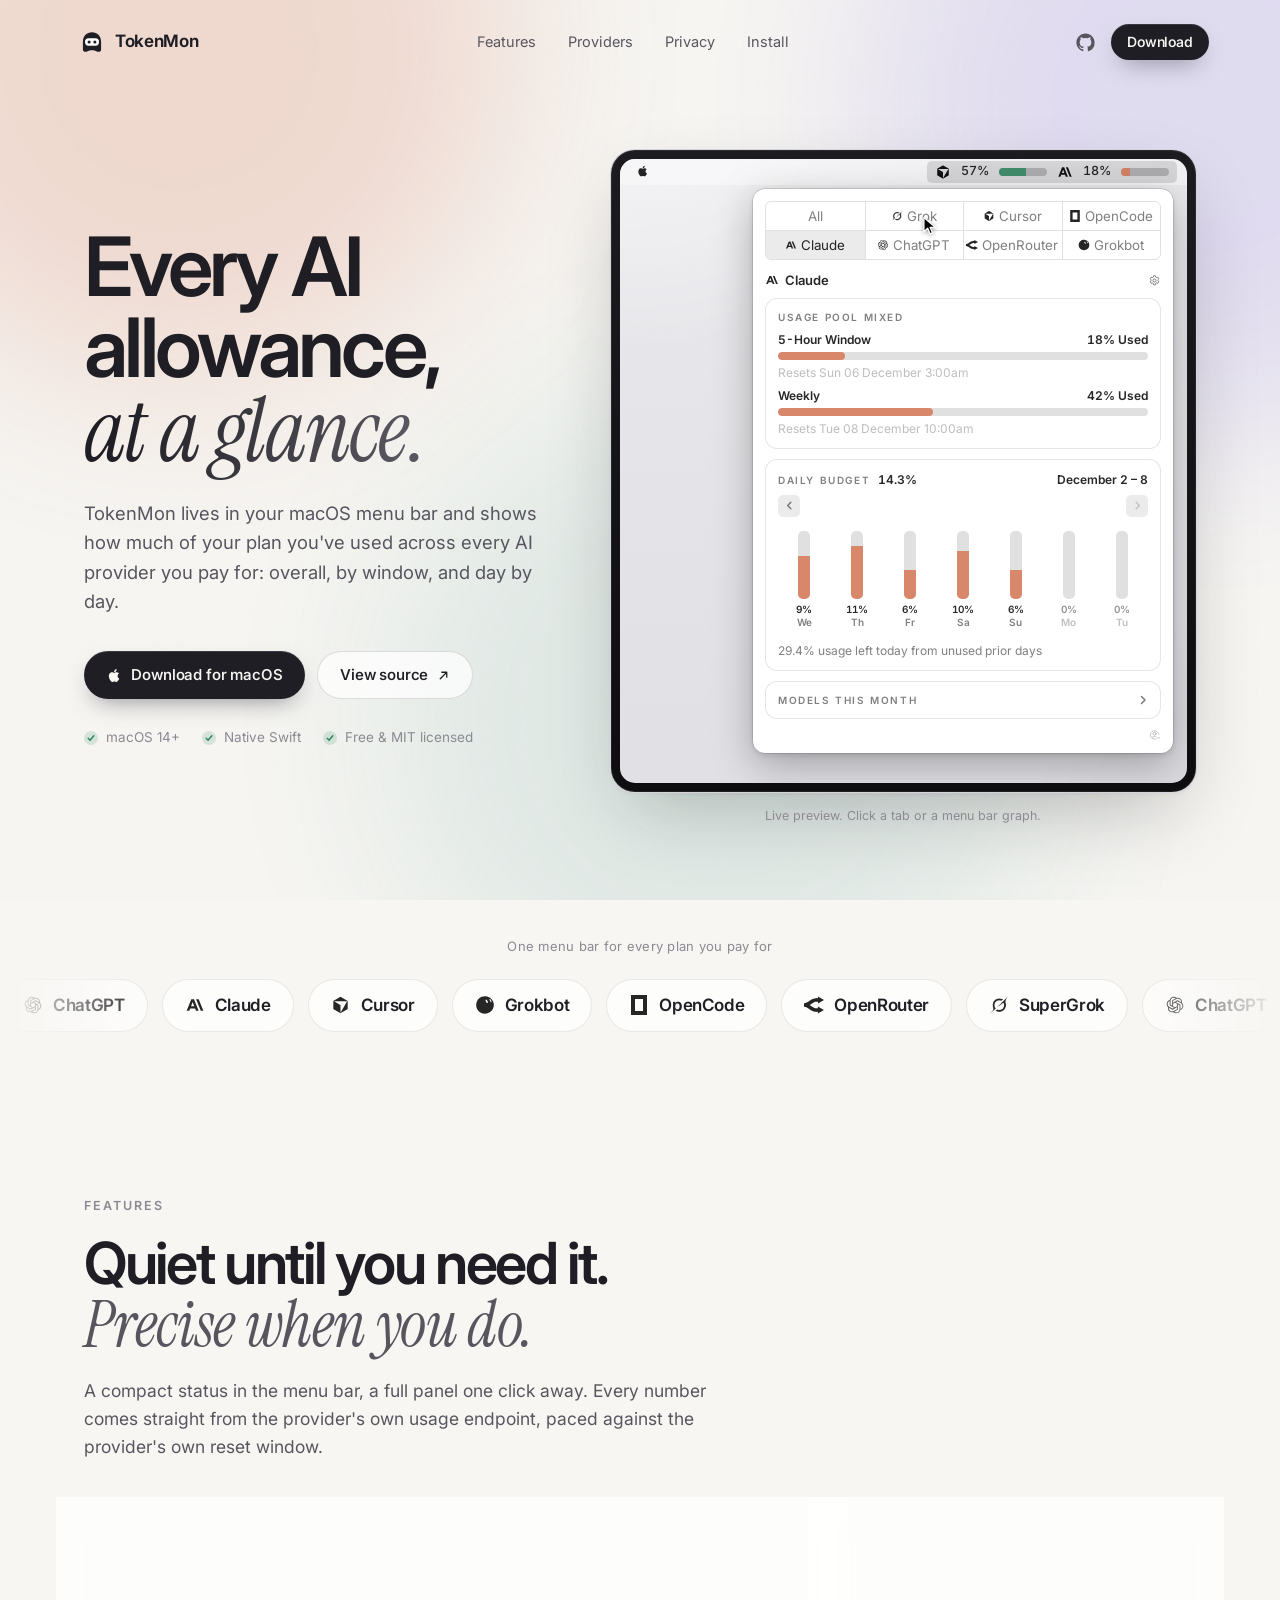
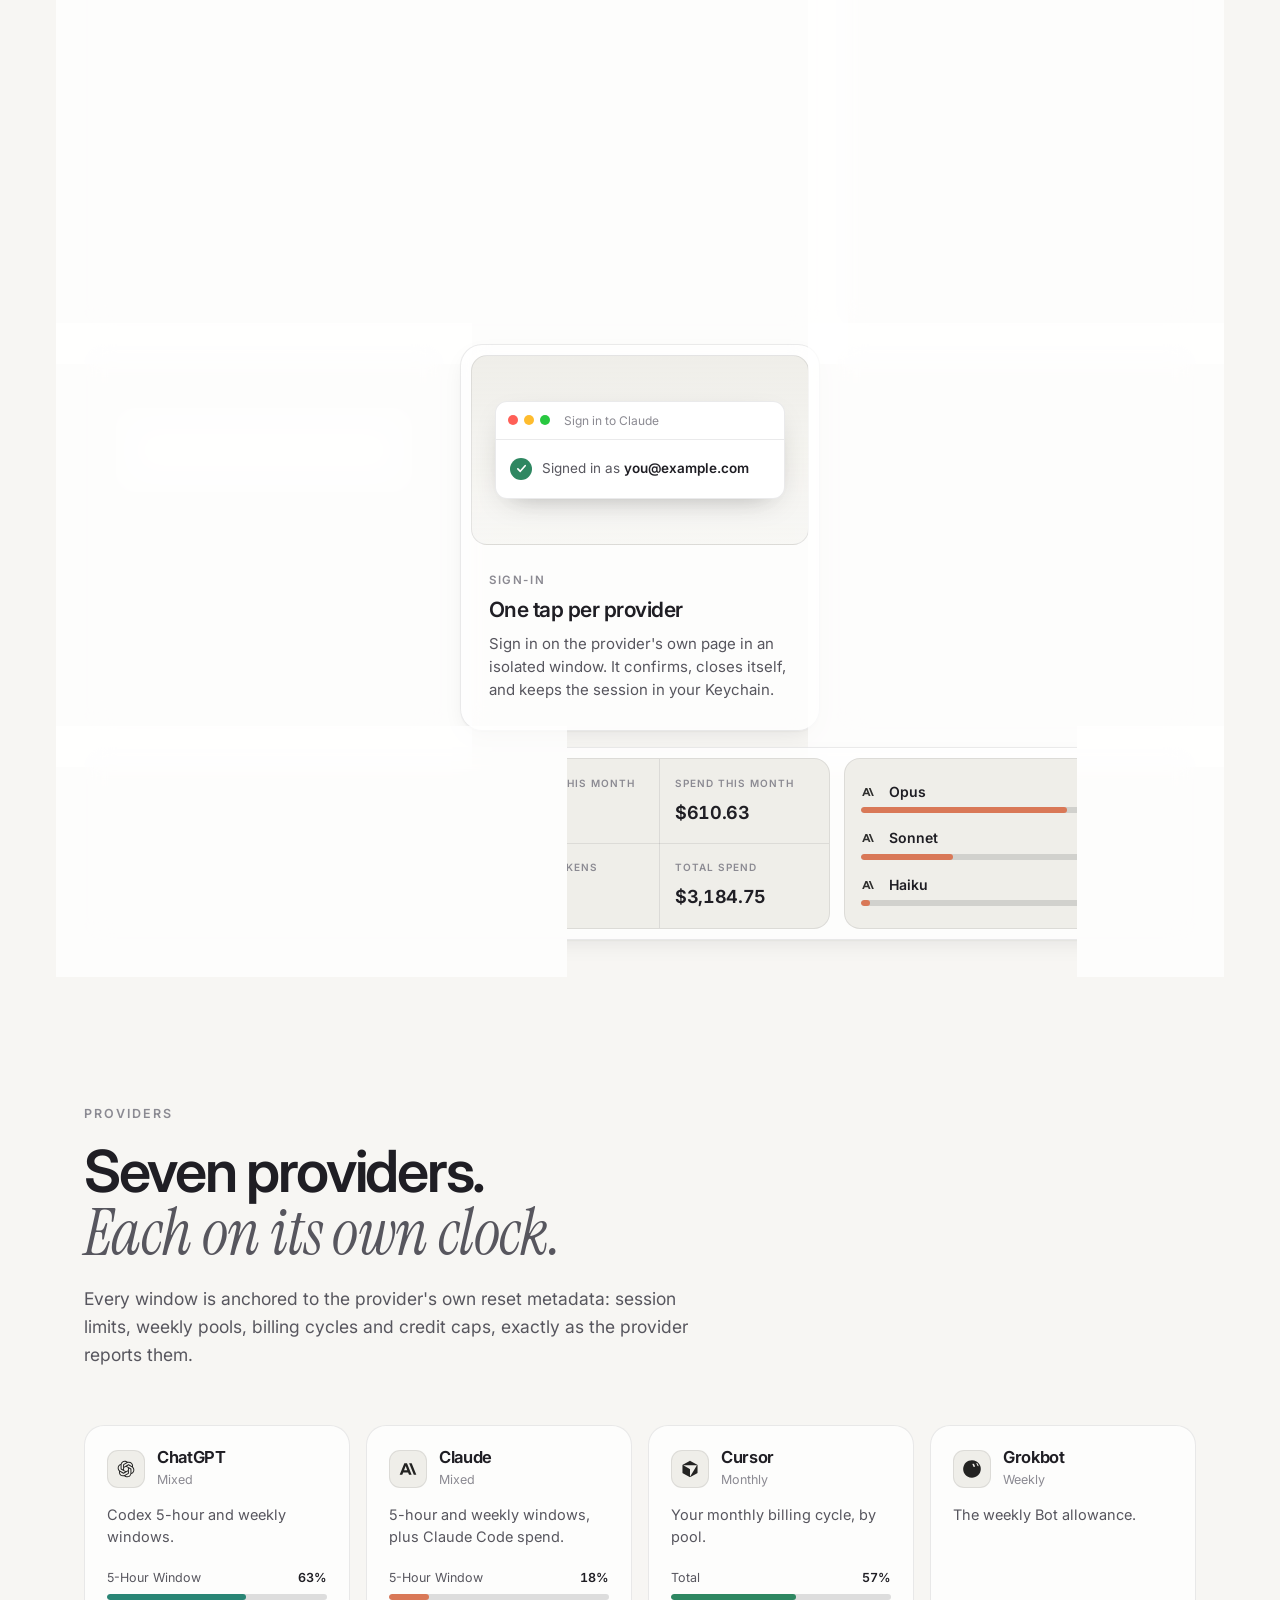
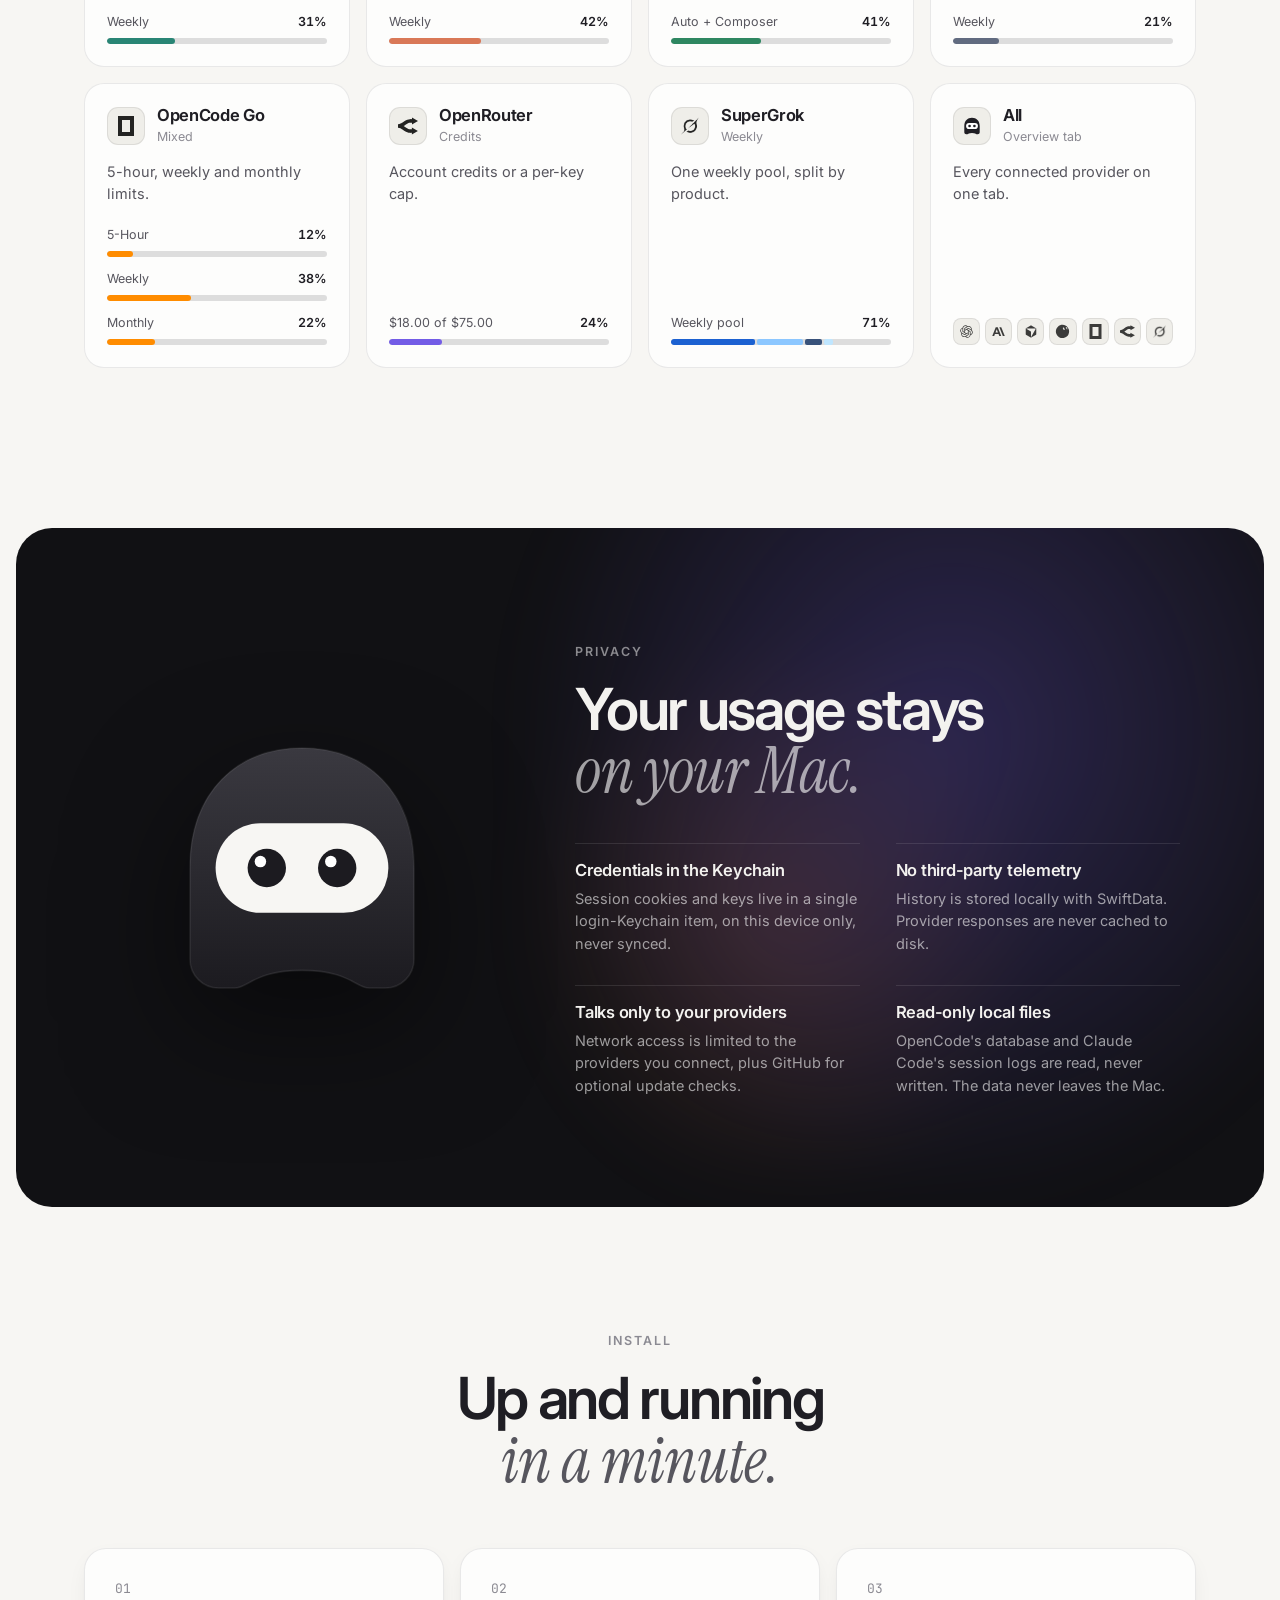
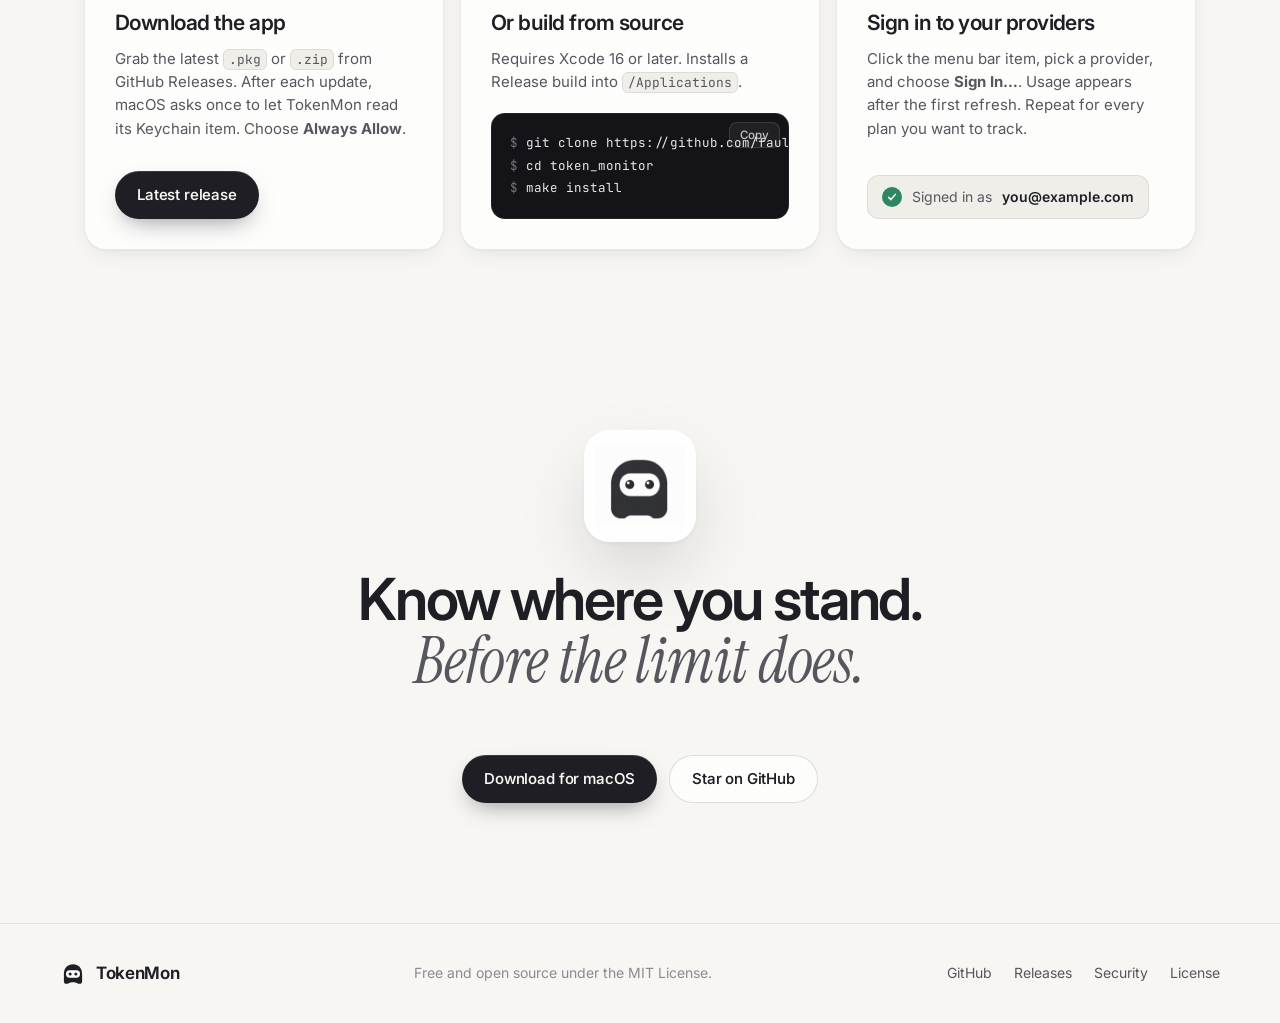
==== index.html @ ddd64570 "TokenMon website Co-Authored-By: Claude Opus 5.5 <noreply@anthropic.com>" ====
<!doctype html>
<html lang="en">
<head>
  <meta charset="utf-8">
  <meta name="viewport" content="width=device-width, initial-scale=1">
  <title>TokenMon: AI usage in your menu bar</title>
  <meta name="description" content="TokenMon is a native macOS menu bar app that tracks how much of your allowance you have used across ChatGPT, Claude, Cursor, Grokbot, OpenCode, OpenRouter and SuperGrok, in real time.">
  <meta name="theme-color" content="#f7f6f3" media="(prefers-color-scheme: light)">
  <meta name="theme-color" content="#0d0d10" media="(prefers-color-scheme: dark)">
  <meta property="og:title" content="TokenMon: AI usage in your menu bar">
  <meta property="og:description" content="Every AI allowance, at a glance. Free and open source for macOS.">
  <meta property="og:image" content="assets/app-icon.png">
  <link rel="icon" href="assets/favicon.svg" type="image/svg+xml">
  <link rel="apple-touch-icon" href="assets/app-icon.png">
  <link rel="preconnect" href="https://fonts.googleapis.com">
  <link rel="preconnect" href="https://fonts.gstatic.com" crossorigin>
  <link href="https://fonts.googleapis.com/css2?family=Inter:wght@400;500;600;700&family=Instrument+Serif:ital@0;1&family=JetBrains+Mono:wght@400;500&display=swap" rel="stylesheet">
  <link rel="stylesheet" href="styles.css">
</head>
<body>
  <div class="aurora" aria-hidden="true"><span></span><span></span><span></span></div>
  <div class="grain" aria-hidden="true"></div>

  <!-- Navigation -->
  <header class="nav" id="nav">
    <div class="nav__inner">
      <a class="brand" href="#top" aria-label="TokenMon home">
        <svg class="brand__mark" viewBox="0 0 200 200" aria-hidden="true"><use href="#mascot"/></svg>
        <span>TokenMon</span>
      </a>
      <nav class="nav__links" aria-label="Primary">
        <a href="#features">Features</a>
        <a href="#providers">Providers</a>
        <a href="#privacy">Privacy</a>
        <a href="#install">Install</a>
      </nav>
      <div class="nav__actions">
        <a class="nav__gh" href="https://github.com/faulknerpearce/token_monitor" aria-label="TokenMon on GitHub">
          <svg viewBox="0 0 24 24" aria-hidden="true"><path fill="currentColor" d="M12 .5C5.65.5.5 5.65.5 12c0 5.08 3.29 9.39 7.86 10.91.58.1.79-.25.79-.56v-2c-3.2.7-3.87-1.36-3.87-1.36-.52-1.33-1.28-1.68-1.28-1.68-1.04-.71.08-.7.08-.7 1.15.08 1.76 1.18 1.76 1.18 1.03 1.76 2.69 1.25 3.35.96.1-.75.4-1.25.73-1.54-2.55-.29-5.24-1.28-5.24-5.68 0-1.26.45-2.28 1.18-3.09-.12-.29-.51-1.46.11-3.04 0 0 .97-.31 3.17 1.18a11 11 0 0 1 5.77 0c2.2-1.49 3.17-1.18 3.17-1.18.63 1.58.23 2.75.11 3.04.74.81 1.18 1.83 1.18 3.09 0 4.41-2.69 5.38-5.25 5.67.41.36.78 1.06.78 2.14v3.17c0 .31.21.67.8.56A11.5 11.5 0 0 0 23.5 12C23.5 5.65 18.35.5 12 .5Z"/></svg>
        </a>
        <a class="btn btn--small btn--primary" href="https://github.com/faulknerpearce/token_monitor/releases/latest">Download</a>
      </div>
    </div>
  </header>

  <main id="top">
    <!-- Hero -->
    <section class="hero">
      <div class="hero__copy">
        <h1 class="hero__title" data-reveal>
          Every AI allowance,<br><em>at a glance.</em>
        </h1>
        <p class="hero__lede" data-reveal style="--d:160ms">
          TokenMon lives in your macOS menu bar and shows how much of your plan you've used across
          every AI provider you pay for: overall, by window, and day by day.
        </p>
        <div class="hero__cta" data-reveal style="--d:240ms">
          <a class="btn btn--primary" href="https://github.com/faulknerpearce/token_monitor/releases/latest">
            <svg viewBox="0 0 24 24" aria-hidden="true"><path fill="currentColor" d="M16.37 12.6c-.02-2.3 1.88-3.4 1.96-3.46-1.07-1.56-2.73-1.78-3.32-1.8-1.41-.14-2.76.83-3.48.83-.72 0-1.82-.81-3-.79-1.54.02-2.96.9-3.76 2.28-1.6 2.78-.41 6.9 1.15 9.16.76 1.1 1.67 2.34 2.86 2.3 1.15-.05 1.58-.74 2.97-.74 1.38 0 1.77.74 2.98.72 1.24-.02 2.02-1.12 2.77-2.23.87-1.28 1.23-2.52 1.25-2.58-.03-.01-2.4-.92-2.42-3.66ZM14.1 5.84c.63-.77 1.06-1.83.94-2.89-.91.04-2.02.61-2.67 1.37-.58.67-1.1 1.76-.96 2.8 1.02.08 2.06-.52 2.69-1.28Z"/></svg>
            Download for macOS
          </a>
          <a class="btn btn--ghost" href="https://github.com/faulknerpearce/token_monitor">
            View source
            <svg viewBox="0 0 16 16" aria-hidden="true"><path d="M4 12L12 4M6 4h6v6" fill="none" stroke="currentColor" stroke-width="1.6" stroke-linecap="round" stroke-linejoin="round"/></svg>
          </a>
        </div>
        <ul class="hero__meta" data-reveal style="--d:320ms">
          <li>macOS 14+</li>
          <li>Native Swift</li>
          <li>Free &amp; MIT licensed</li>
        </ul>
      </div>

      <!-- Live product preview: mirrors the app's menu bar dropdown -->
      <div class="stage" data-reveal style="--d:200ms">
        <div class="stage__glow" aria-hidden="true"></div>
        <div class="mac">
        <div class="desk" id="desk">
          <div class="desk__wall" aria-hidden="true"></div>
          <div class="desk__bar">
            <div class="desk__left" aria-hidden="true">
              <svg class="desk__apple" viewBox="0 0 24 24"><path fill="currentColor" d="M16.37 12.6c-.02-2.3 1.88-3.4 1.96-3.46-1.07-1.56-2.73-1.78-3.32-1.8-1.41-.14-2.76.83-3.48.83-.72 0-1.82-.81-3-.79-1.54.02-2.96.9-3.76 2.28-1.6 2.780-.41 6.9 1.15 9.16.76 1.1 1.670 2.34 2.86 2.3 1.15-.05 1.58-.74 2.97-.74 1.38 0 1.77.74 2.98.72 1.24-.02 2.02-1.12 2.77-2.23.87-1.28 1.230-2.52 1.250-2.58-.03-.01-2.4-.92-2.42-3.66ZM14.1 5.84c.63-.77 1.06-1.83.94-2.89-.91.04-2.02.61-2.67 1.37-.58.67-1.1 1.76-.96 2.8 1.02.08 2.06-.52 2.69-1.28Z"/></svg>
            </div>
            <div class="desk__right">
              <div class="status" id="statusItem" role="group" aria-label="TokenMon in the menu bar"></div>
            </div>
          </div>
          <div class="tm-panel" id="tmPanel">
            <div class="tm-switcher" role="tablist" aria-label="Providers" id="tmTabs"></div>
            <div class="tm-content" id="tmContent"></div>
          </div>
          <svg class="fake-cursor" id="fakeCursor" viewBox="0 0 24 24" aria-hidden="true"><path d="M5.5 3.2v15.6l4.1-3.9 2.6 6.1 2.6-1.1-2.6-6h5.7Z" fill="#000" stroke="#fff" stroke-width="1.4" stroke-linejoin="round"/></svg>
        </div>
        </div>
        <p class="stage__hint">Live preview. Click a tab or a menu bar graph.</p>
      </div>
    </section>

    <!-- Provider marquee -->
    <section class="marquee" aria-label="Supported providers">
      <p class="marquee__label">One menu bar for every plan you pay for</p>
      <div class="marquee__track">
        <div class="marquee__row" id="marqueeRow"></div>
      </div>
    </section>

    <!-- Features -->
    <section class="section" id="features">
      <header class="section__head">
        <p class="eyebrow" data-reveal>Features</p>
        <h2 data-reveal style="--d:60ms">Quiet until you need it.<br><em>Precise when you do.</em></h2>
        <p class="section__lede" data-reveal style="--d:120ms">A compact status in the menu bar, a full panel one click away. Every number comes straight from the provider's own usage endpoint, paced against the provider's own reset window.</p>
      </header>

      <div class="bento">
        <article class="card card--overview" data-reveal data-spot>
          <div class="card__copy">
            <span class="card__kicker">All tab</span>
            <h3>Overview, side by side</h3>
            <p>Every connected provider on one tab, with today's usage stacked hour by hour. Step back through the last 30 days with the arrows.</p>
          </div>
          <div class="card__visual card__visual--chart">
            <div class="viz-hours" id="hourly" aria-hidden="true"></div>
            <div class="viz-legend" id="hourlyLegend" aria-hidden="true"></div>
          </div>
        </article>

        <article class="card card--budget" data-reveal data-spot style="--d:80ms">
          <div class="card__visual">
            <div class="viz-budget" id="budgetViz" aria-hidden="true"></div>
          </div>
          <div class="card__copy">
            <span class="card__kicker">Daily Budget</span>
            <h3>Know today's share</h3>
            <p>Daily bars for weekly windows and subscription months, paced against what you've actually used.</p>
          </div>
        </article>

        <article class="card" data-reveal data-spot>
          <div class="card__visual card__visual--center">
            <div class="viz-notif" aria-hidden="true">
              <img src="assets/app-icon.png" alt="" width="36" height="36">
              <div class="viz-notif__text">
                <div class="viz-notif__top"><b>TokenMon Alert</b><span>now</span></div>
                <p>Claude usage is at 82% (threshold 80%).</p>
              </div>
            </div>
          </div>
          <div class="card__copy">
            <span class="card__kicker">Alerts</span>
            <h3>A nudge at your threshold</h3>
            <p>An optional notification when any provider crosses the level you pick. Off until you turn it on.</p>
          </div>
        </article>

        <article class="card" data-reveal data-spot style="--d:80ms">
          <div class="card__visual card__visual--center">
            <div class="viz-signin" aria-hidden="true">
              <div class="viz-signin__bar"><i></i><i></i><i></i><span>Sign in to Claude</span></div>
              <div class="viz-signin__body">
                <span class="viz-check"><svg viewBox="0 0 16 16"><path d="M3.5 8.5l3 3 6-7" fill="none" stroke="currentColor" stroke-width="2" stroke-linecap="round" stroke-linejoin="round"/></svg></span>
                <span>Signed in as <b>you@example.com</b></span>
              </div>
            </div>
          </div>
          <div class="card__copy">
            <span class="card__kicker">Sign-in</span>
            <h3>One tap per provider</h3>
            <p>Sign in on the provider's own page in an isolated window. It confirms, closes itself, and keeps the session in your Keychain.</p>
          </div>
        </article>

        <article class="card" data-reveal data-spot style="--d:160ms">
          <div class="card__visual card__visual--center">
            <div class="viz-files" aria-hidden="true">
              <span class="viz-file"><b>CSV</b>grok-usage.csv</span>
              <span class="viz-file"><b>JSON</b>grok-usage.json</span>
            </div>
          </div>
          <div class="card__copy">
            <span class="card__kicker">History</span>
            <h3>Yours to keep</h3>
            <p>Snapshots stay on your Mac. Open the charts window, or export your SuperGrok history to CSV or JSON.</p>
          </div>
        </article>

        <article class="card card--spend" data-reveal data-spot>
          <div class="card__copy">
            <span class="card__kicker">Claude Code</span>
            <h3>What your sessions are worth</h3>
            <p>Tokens and API-rate spend by model, for this month and all time, read from Claude Code's session logs on your Mac.</p>
          </div>
          <div class="spend">
            <dl class="spend__stats">
              <div><dt>Tokens this month</dt><dd>486M</dd></div>
              <div><dt>Spend this month</dt><dd data-count="612.40" data-prefix="$">$0</dd></div>
              <div><dt>Total tokens</dt><dd>2.9B</dd></div>
              <div><dt>Total spend</dt><dd>$3,184.75</dd></div>
            </dl>
            <ul class="spend__models">
              <li style="--w:67%"><img src="assets/logos/claude.svg" alt=""><span>Opus</span><b>$412.80</b><i></i></li>
              <li style="--w:30%"><img src="assets/logos/claude.svg" alt=""><span>Sonnet</span><b>$180.70</b><i></i></li>
              <li style="--w:3%"><img src="assets/logos/claude.svg" alt=""><span>Haiku</span><b>$18.90</b><i></i></li>
            </ul>
          </div>
        </article>
      </div>
    </section>

    <!-- Providers -->
    <section class="section" id="providers">
      <header class="section__head">
        <p class="eyebrow" data-reveal>Providers</p>
        <h2 data-reveal style="--d:60ms">Seven providers.<br><em>Each on its own clock.</em></h2>
        <p class="section__lede" data-reveal style="--d:120ms">Every window is anchored to the provider's own reset metadata: session limits, weekly pools, billing cycles and credit caps, exactly as the provider reports them.</p>
      </header>
      <div class="providers" id="providerGrid"></div>
    </section>

    <!-- Privacy -->
    <section class="privacy" id="privacy">
      <div class="privacy__inner">
        <div class="privacy__mascot" data-reveal aria-hidden="true">
          <svg viewBox="0 0 200 200" id="bigMascot">
            <defs>
              <linearGradient id="mascotShade" x1="0" y1="0" x2="0" y2="1">
                <stop offset="0" stop-color="#3a3940"/>
                <stop offset="1" stop-color="#1c1b20"/>
              </linearGradient>
            </defs>
            <path d="M30 100C30 52 60 25 100 25s70 27 70 75v57c0 10-8 18-18 18h-10c-8 0-13-11-42-11s-34 11-42 11H48c-10 0-18-8-18-18Z" fill="url(#mascotShade)"/>
            <rect x="46" y="72" width="108" height="56" rx="28" fill="#f7f6f3"/>
            <g class="eyes" id="eyes">
              <g class="eye"><circle cx="78" cy="100" r="12" fill="#1c1b20"/><circle cx="74" cy="96" r="3.6" fill="#fff"/></g>
              <g class="eye"><circle cx="122" cy="100" r="12" fill="#1c1b20"/><circle cx="118" cy="96" r="3.6" fill="#fff"/></g>
            </g>
          </svg>
        </div>
        <div class="privacy__copy">
          <p class="eyebrow eyebrow--light" data-reveal>Privacy</p>
          <h2 data-reveal style="--d:60ms">Your usage stays<br><em>on your Mac.</em></h2>
          <ul class="privacy__list">
            <li data-reveal style="--d:120ms">
              <h4>Credentials in the Keychain</h4>
              <p>Session cookies and keys live in a single login-Keychain item, on this device only, never synced.</p>
            </li>
            <li data-reveal style="--d:180ms">
              <h4>No third-party telemetry</h4>
              <p>History is stored locally with SwiftData. Provider responses are never cached to disk.</p>
            </li>
            <li data-reveal style="--d:240ms">
              <h4>Talks only to your providers</h4>
              <p>Network access is limited to the providers you connect, plus GitHub for optional update checks.</p>
            </li>
            <li data-reveal style="--d:300ms">
              <h4>Read-only local files</h4>
              <p>OpenCode's database and Claude Code's session logs are read, never written. The data never leaves the Mac.</p>
            </li>
          </ul>
        </div>
      </div>
    </section>

    <!-- Install -->
    <section class="section" id="install">
      <header class="section__head section__head--center">
        <p class="eyebrow" data-reveal>Install</p>
        <h2 data-reveal style="--d:60ms">Up and running<br><em>in a minute.</em></h2>
      </header>

      <div class="install">
        <article class="install__card" data-reveal data-spot>
          <span class="install__step">01</span>
          <h3>Download the app</h3>
          <p>Grab the latest <code>.pkg</code> or <code>.zip</code> from GitHub Releases. After each update, macOS asks once to let TokenMon read its Keychain item. Choose <b>Always Allow</b>.</p>
          <a class="btn btn--primary" href="https://github.com/faulknerpearce/token_monitor/releases/latest">Latest release</a>
        </article>

        <article class="install__card" data-reveal data-spot style="--d:80ms">
          <span class="install__step">02</span>
          <h3>Or build from source</h3>
          <p>Requires Xcode 16 or later. Installs a Release build into <code>/Applications</code>.</p>
          <div class="code">
            <button class="code__copy" type="button" data-copy="git clone https://github.com/faulknerpearce/token_monitor.git&#10;cd token_monitor&#10;make install">Copy</button>
<pre><code><span class="c-dim">$</span> git clone https://github.com/faulknerpearce/token_monitor.git
<span class="c-dim">$</span> cd token_monitor
<span class="c-dim">$</span> make install</code></pre>
          </div>
        </article>

        <article class="install__card" data-reveal data-spot style="--d:160ms">
          <span class="install__step">03</span>
          <h3>Sign in to your providers</h3>
          <p>Click the menu bar item, pick a provider, and choose <b>Sign In…</b>. Usage appears after the first refresh. Repeat for every plan you want to track.</p>
          <div class="signed">
            <span class="signed__check"><svg viewBox="0 0 16 16" aria-hidden="true"><path d="M3.5 8.5l3 3 6-7" fill="none" stroke="currentColor" stroke-width="2" stroke-linecap="round" stroke-linejoin="round"/></svg></span>
            Signed in as <b>you@example.com</b>
          </div>
        </article>
      </div>
    </section>

    <!-- Closing CTA -->
    <section class="closer">
      <div class="closer__inner" data-reveal>
        <img src="assets/app-icon.png" alt="" width="112" height="112" class="closer__icon">
        <h2>Know where you stand.<br><em>Before the limit does.</em></h2>
        <div class="hero__cta hero__cta--center">
          <a class="btn btn--primary" href="https://github.com/faulknerpearce/token_monitor/releases/latest">Download for macOS</a>
          <a class="btn btn--ghost" href="https://github.com/faulknerpearce/token_monitor">Star on GitHub</a>
        </div>
      </div>
    </section>
  </main>

  <footer class="footer">
    <div class="footer__inner">
      <a class="brand" href="#top">
        <svg class="brand__mark" viewBox="0 0 200 200" aria-hidden="true"><use href="#mascot"/></svg>
        <span>TokenMon</span>
      </a>
      <p>Free and open source under the MIT License.</p>
      <nav aria-label="Footer">
        <a href="https://github.com/faulknerpearce/token_monitor">GitHub</a>
        <a href="https://github.com/faulknerpearce/token_monitor/releases">Releases</a>
        <a href="https://github.com/faulknerpearce/token_monitor/blob/main/SECURITY.md">Security</a>
        <a href="https://github.com/faulknerpearce/token_monitor/blob/main/LICENSE">License</a>
      </nav>
    </div>
  </footer>

  <!-- Shared mascot symbols -->
  <svg width="0" height="0" style="position:absolute" aria-hidden="true">
    <symbol id="mascot" viewBox="0 0 200 200">
      <path d="M30 100C30 52 60 25 100 25s70 27 70 75v57c0 10-8 18-18 18h-10c-8 0-13-11-42-11s-34 11-42 11H48c-10 0-18-8-18-18Z" fill="currentColor"/>
      <rect x="46" y="72" width="108" height="56" rx="28" fill="var(--mascot-visor, #fff)"/>
      <circle cx="78" cy="100" r="12" fill="currentColor"/>
      <circle cx="122" cy="100" r="12" fill="currentColor"/>
    </symbol>
    <symbol id="mascot-mono" viewBox="0 0 200 200">
      <path fill-rule="evenodd" fill="currentColor" d="M30 100C30 52 60 25 100 25s70 27 70 75v57c0 10-8 18-18 18h-10c-8 0-13-11-42-11s-34 11-42 11H48c-10 0-18-8-18-18ZM74 72a28 28 0 0 0 0 56h52a28 28 0 0 0 0-56Z"/>
      <circle cx="78" cy="100" r="13" fill="currentColor"/>
      <circle cx="122" cy="100" r="13" fill="currentColor"/>
    </symbol>
  </svg>

  <script src="demo.js"></script>
  <script src="main.js"></script>
</body>
</html>
---- styles.css ----
/* ---------- Tokens ---------- */
:root {
  --bg: #f7f6f3;
  --bg-2: #efeee9;
  --surface: rgba(255, 255, 255, 0.72);
  --surface-solid: #ffffff;
  --ink: #1f1e24;
  --ink-2: #57565e;
  --ink-3: #8b8a92;
  --line: rgba(31, 30, 36, 0.09);
  --line-2: rgba(31, 30, 36, 0.14);
  --shadow: 0 1px 2px rgba(20, 20, 30, 0.04), 0 8px 24px -8px rgba(20, 20, 30, 0.1);
  --shadow-lg: 0 2px 4px rgba(20, 20, 30, 0.04), 0 30px 80px -20px rgba(20, 20, 30, 0.28);
  --mascot-visor: #ffffff;

  --claude: #d97857;
  --chatgpt: #298575;
  --cursor: #2e8761;
  --grok: #1c61d1;
  --opencode: #ff8c00;
  --openrouter: #735ce6;
  --grokbot: #616b80;

  --accent: var(--claude);
  --radius: 22px;
  --ease: cubic-bezier(0.22, 1, 0.36, 1);
  --ease-spring: cubic-bezier(0.34, 1.56, 0.64, 1);

  --font-sans: "Inter", -apple-system, BlinkMacSystemFont, "SF Pro Text", system-ui, sans-serif;
  --font-serif: "Instrument Serif", "Iowan Old Style", Georgia, serif;
  --font-mono: "JetBrains Mono", ui-monospace, "SF Mono", Menlo, monospace;

  color-scheme: light dark;
}

@media (prefers-color-scheme: dark) {
  :root {
    --bg: #0d0d10;
    --bg-2: #141418;
    --surface: rgba(28, 28, 33, 0.66);
    --surface-solid: #18181c;
    --ink: #f2f1ee;
    --ink-2: #a9a8b0;
    --ink-3: #75747c;
    --line: rgba(255, 255, 255, 0.08);
    --line-2: rgba(255, 255, 255, 0.14);
    --shadow: 0 1px 2px rgba(0, 0, 0, 0.3), 0 8px 24px -8px rgba(0, 0, 0, 0.5);
    --shadow-lg: 0 2px 4px rgba(0, 0, 0, 0.3), 0 30px 80px -20px rgba(0, 0, 0, 0.7);
    --mascot-visor: #0d0d10;
  }
}

/* ---------- Base ---------- */
*,
*::before,
*::after { box-sizing: border-box; }

html { scroll-behavior: smooth; -webkit-text-size-adjust: 100%; }

body {
  margin: 0;
  background: var(--bg);
  color: var(--ink);
  font-family: var(--font-sans);
  font-size: 16px;
  line-height: 1.6;
  -webkit-font-smoothing: antialiased;
  -moz-osx-font-smoothing: grayscale;
  overflow-x: hidden;
}

a { color: inherit; text-decoration: none; }
img, svg { display: block; }
h1, h2, h3, h4 { margin: 0; font-weight: 600; letter-spacing: -0.025em; line-height: 1.08; }
p { margin: 0; }
em { font-family: var(--font-serif); font-style: italic; font-weight: 400; letter-spacing: -0.01em; }
code { font-family: var(--font-mono); font-size: 0.86em; padding: 0.1em 0.38em; border-radius: 6px; background: var(--bg-2); border: 1px solid var(--line); }
::selection { background: color-mix(in srgb, var(--accent) 30%, transparent); }

/* Ambient background */
.aurora {
  position: fixed; inset: 0; z-index: -2; pointer-events: none; overflow: hidden;
}
.aurora span {
  position: absolute; width: 52vmax; height: 52vmax; border-radius: 50%;
  filter: blur(90px); opacity: 0.22;
  animation: drift 28s var(--ease) infinite alternate;
}
.aurora span:nth-child(1) { background: var(--claude); top: -22vmax; left: -12vmax; }
.aurora span:nth-child(2) { background: var(--openrouter); top: -18vmax; right: -20vmax; animation-delay: -9s; opacity: 0.16; }
.aurora span:nth-child(3) { background: var(--chatgpt); top: 30vmax; left: 30vmax; animation-delay: -16s; opacity: 0.1; }
@media (prefers-color-scheme: dark) { .aurora span { opacity: 0.14; } .aurora span:nth-child(3) { opacity: 0.07; } }

@keyframes drift {
  0% { transform: translate3d(0, 0, 0) scale(1); }
  50% { transform: translate3d(6vmax, 4vmax, 0) scale(1.08); }
  100% { transform: translate3d(-4vmax, 8vmax, 0) scale(0.96); }
}

.grain {
  position: fixed; inset: 0; z-index: -1; pointer-events: none; opacity: 0.035;
  background-image: url("data:image/svg+xml,%3Csvg xmlns='http://www.w3.org/2000/svg' width='160' height='160'%3E%3Cfilter id='n'%3E%3CfeTurbulence type='fractalNoise' baseFrequency='.85' numOctaves='3' stitchTiles='stitch'/%3E%3C/filter%3E%3Crect width='100%25' height='100%25' filter='url(%23n)'/%3E%3C/svg%3E");
}

/* ---------- Reveal ---------- */
[data-reveal] {
  opacity: 0;
  transform: translateY(18px);
  filter: blur(6px);
  transition: opacity 0.9s var(--ease), transform 0.9s var(--ease), filter 0.9s var(--ease);
  transition-delay: var(--d, 0ms);
}
[data-reveal].is-in { opacity: 1; transform: none; filter: none; }

/* ---------- Buttons ---------- */
.btn {
  display: inline-flex; align-items: center; gap: 0.55em;
  height: 48px; padding: 0 22px; border-radius: 999px;
  font-weight: 550; font-size: 15px; letter-spacing: -0.01em;
  transition: transform 0.35s var(--ease), box-shadow 0.35s var(--ease), background 0.35s var(--ease), color 0.35s var(--ease);
  will-change: transform;
}
.btn svg { width: 17px; height: 17px; }
.btn:hover { transform: translateY(-2px); }
.btn:active { transform: translateY(0) scale(0.98); }
.btn--primary {
  background: var(--ink); color: var(--bg);
  box-shadow: 0 1px 0 rgba(255, 255, 255, 0.12) inset, 0 10px 24px -10px rgba(20, 20, 30, 0.5);
}
.btn--primary:hover { box-shadow: 0 1px 0 rgba(255, 255, 255, 0.12) inset, 0 16px 34px -12px rgba(20, 20, 30, 0.55); }
.btn--ghost { background: var(--surface); border: 1px solid var(--line-2); backdrop-filter: blur(12px); -webkit-backdrop-filter: blur(12px); }
.btn--ghost:hover { border-color: var(--ink-3); }
.btn--ghost svg { width: 13px; height: 13px; transition: transform 0.35s var(--ease); }
.btn--ghost:hover svg { transform: translate(2px, -2px); }
.btn--small { height: 36px; padding: 0 16px; font-size: 14px; }

/* ---------- Nav ---------- */
.nav {
  position: fixed; top: 0; left: 0; right: 0; z-index: 50;
  padding: 14px 16px;
  transition: padding 0.4s var(--ease);
}
.nav__inner {
  max-width: 1160px; margin: 0 auto; height: 56px;
  display: flex; align-items: center; justify-content: space-between; gap: 24px;
  padding: 0 10px 0 18px; border-radius: 999px;
  border: 1px solid transparent;
  transition: background 0.4s var(--ease), border-color 0.4s var(--ease), box-shadow 0.4s var(--ease), backdrop-filter 0.4s;
}
.nav.is-scrolled .nav__inner {
  background: var(--surface);
  border-color: var(--line);
  box-shadow: var(--shadow);
  backdrop-filter: saturate(1.6) blur(18px);
  -webkit-backdrop-filter: saturate(1.6) blur(18px);
}
.brand { display: inline-flex; align-items: center; gap: 10px; font-weight: 650; letter-spacing: -0.02em; font-size: 17px; }
.brand__mark { width: 26px; height: 26px; color: var(--ink); transition: transform 0.5s var(--ease-spring); }
.brand:hover .brand__mark { transform: rotate(-8deg) scale(1.08); }
.nav__links { display: flex; gap: 4px; }
.nav__links a {
  position: relative; padding: 8px 14px; border-radius: 999px; font-size: 14.5px; color: var(--ink-2);
  transition: color 0.25s, background 0.25s;
}
.nav__links a:hover { color: var(--ink); background: var(--line); }
.nav__actions { display: flex; align-items: center; gap: 8px; }
.nav__gh { width: 36px; height: 36px; display: grid; place-items: center; border-radius: 50%; color: var(--ink-2); transition: color 0.25s, background 0.25s; }
.nav__gh:hover { color: var(--ink); background: var(--line); }
.nav__gh svg { width: 19px; height: 19px; }

/* ---------- Hero ---------- */
.hero {
  max-width: 1160px; margin: 0 auto;
  padding: 150px 24px 80px;
  display: grid; grid-template-columns: 0.9fr 1.1fr; gap: 48px; align-items: center;
}

.hero__title {
  font-size: clamp(46px, 6.4vw, 84px);
  letter-spacing: -0.045em; line-height: 0.98;
}
.hero__title em { font-size: 1.08em; letter-spacing: -0.02em; background: linear-gradient(100deg, var(--ink) 10%, var(--ink-2) 90%); -webkit-background-clip: text; background-clip: text; color: transparent; padding-right: 0.06em; }
.hero__lede { margin-top: 24px; max-width: 30em; font-size: 18.5px; line-height: 1.6; color: var(--ink-2); }
.hero__cta { margin-top: 34px; display: flex; flex-wrap: wrap; gap: 12px; }
.hero__cta--center { justify-content: center; }
.hero__meta { margin: 28px 0 0; padding: 0; list-style: none; display: flex; flex-wrap: wrap; gap: 8px 22px; font-size: 13.5px; color: var(--ink-3); }
.hero__meta li { display: inline-flex; align-items: center; gap: 8px; }
.hero__meta li::before { content: ""; width: 14px; height: 14px; border-radius: 50%; background: no-repeat center/10px url("data:image/svg+xml,%3Csvg xmlns='http://www.w3.org/2000/svg' viewBox='0 0 16 16'%3E%3Cpath d='M3.5 8.5l3 3 6-7' fill='none' stroke='%232e8761' stroke-width='2.4' stroke-linecap='round' stroke-linejoin='round'/%3E%3C/svg%3E"), color-mix(in srgb, var(--cursor) 16%, transparent); }

/* ---------- Stage: live preview of the app ---------- */
.stage { position: relative; }
.stage__glow {
  position: absolute; inset: 10% 6% 4%; border-radius: 40px; z-index: -1;
  background: radial-gradient(60% 60% at 60% 30%, color-mix(in srgb, var(--accent) 50%, transparent), transparent 70%);
  filter: blur(46px); opacity: 0.3;
  transition: background 0.9s var(--ease);
}
.stage__hint { margin-top: 14px; text-align: center; font-size: 12.5px; color: var(--ink-3); }

/* macOS appearance tokens, sampled from NSColor in each appearance */
.desk {
  --mac-window: #ffffff;
  --mac-card: #ffffff;
  --mac-separator: rgba(0, 0, 0, 0.1);
  --mac-label: rgba(0, 0, 0, 0.85);
  --mac-secondary: rgba(0, 0, 0, 0.5);
  --mac-tertiary: rgba(0, 0, 0, 0.26);
  --mac-primary-12: rgba(0, 0, 0, 0.12);
  --mac-primary-08: rgba(0, 0, 0, 0.08);
  --mac-chrome: rgba(0, 0, 0, 0.85);
  --logo-filter: brightness(0);
  --wallpaper:
    radial-gradient(70% 60% at 15% 0%, rgba(255, 255, 255, 0.7) 0%, transparent 60%),
    radial-gradient(60% 60% at 100% 100%, rgba(0, 0, 0, 0.05) 0%, transparent 60%),
    linear-gradient(180deg, #ebebee, #dedee3);
  --menubar: rgba(255, 255, 255, 0.42);

  position: relative; overflow: hidden; isolation: isolate;
  height: 624px; border-radius: 15px;
  background: #0b0b0e;
  font-family: -apple-system, BlinkMacSystemFont, "SF Pro Text", "Inter", system-ui, sans-serif;
  color: var(--mac-label);
}
@media (prefers-color-scheme: dark) {
  .desk {
    --mac-window: #1e1e1e;
    --mac-card: #1e1e1e;
    --mac-separator: rgba(255, 255, 255, 0.1);
    --mac-label: rgba(255, 255, 255, 0.85);
    --mac-secondary: rgba(255, 255, 255, 0.55);
    --mac-tertiary: rgba(255, 255, 255, 0.25);
    --mac-primary-12: rgba(255, 255, 255, 0.12);
    --mac-primary-08: rgba(255, 255, 255, 0.08);
    --mac-chrome: rgba(255, 255, 255, 0.92);
    --logo-filter: brightness(0) invert(1);
    --wallpaper:
      radial-gradient(70% 60% at 15% 0%, rgba(255, 255, 255, 0.07) 0%, transparent 60%),
      radial-gradient(60% 60% at 100% 100%, rgba(0, 0, 0, 0.35) 0%, transparent 60%),
      linear-gradient(180deg, #2a2a2f, #1b1b1f);
    --menubar: rgba(0, 0, 0, 0.25);
  }
}

/* Display bezel around the screen */
.mac {
  padding: 9px; border-radius: 24px;
  background: linear-gradient(180deg, #1c1c20, #0d0d10);
  box-shadow: 0 0 0 1px #d4d4da, inset 0 0 0 1px rgba(255, 255, 255, 0.07), var(--shadow-lg);
}
@media (prefers-color-scheme: dark) {
  .mac { box-shadow: 0 0 0 1px #2c2c33, inset 0 0 0 1px rgba(255, 255, 255, 0.06), var(--shadow-lg); }
}

/* Wallpaper drifts slowly behind the translucent menu bar */
.desk__wall {
  position: absolute; inset: -18%; z-index: 0;
  background: var(--wallpaper);
  animation: wallDrift 26s ease-in-out infinite alternate;
}
@keyframes wallDrift {
  0% { transform: translate3d(0, 0, 0) scale(1); }
  50% { transform: translate3d(-4%, 3%, 0) scale(1.06); }
  100% { transform: translate3d(3%, -2%, 0) scale(1.02); }
}

.desk__bar {
  position: relative; z-index: 2;
  display: flex; justify-content: space-between; align-items: center;
  height: 26px; padding: 0 10px 0 16px;
  background: var(--menubar);
  border-bottom: 1px solid rgba(255, 255, 255, 0.06);
  backdrop-filter: blur(24px) saturate(1.8); -webkit-backdrop-filter: blur(24px) saturate(1.8);
  color: var(--mac-chrome); font-size: 13px;
}
.desk__left, .desk__right { display: flex; align-items: center; gap: 15px; white-space: nowrap; }
.desk__right { gap: 12px; }
.desk__apple { width: 14px; height: 14px; margin-top: -2px; }

/* Status item: one segment per provider graph: 16pt mark, 7pt gap, % slot, 7pt gap, 48×8 bar */
.status { display: flex; align-items: center; gap: 4px; height: 22px; padding: 0 5px; border-radius: 5px; transition: background 0.2s; }
.status.is-open { background: var(--mac-primary-12); }
.status__seg {
  display: flex; align-items: center; gap: 7px; height: 22px; padding: 0 3px;
  border: 0; background: none; color: inherit; cursor: pointer; border-radius: 4px;
  font: 500 12.5px/1 -apple-system, BlinkMacSystemFont, "SF Pro Text", "Inter", sans-serif; font-variant-numeric: tabular-nums;
}
.status__seg:focus-visible { outline: 2px solid #007aff; outline-offset: 1px; }
.status__seg img { width: 16px; height: 16px; filter: var(--logo-filter); opacity: 0.92; }
.status__pct { min-width: 34px; text-align: center; color: var(--mac-chrome); }
.status__bar { position: relative; width: 48px; height: 8px; border-radius: 4px; overflow: hidden; background: color-mix(in srgb, var(--mac-chrome) 22%, transparent); }
.status__bar i { position: absolute; inset: 0 auto 0 0; width: 0; background: var(--c); transition: width 1.2s var(--ease); }

/* Dropdown: 420pt wide, 12pt padding, 12pt corners, windowBackgroundColor */
.tm-panel {
  position: absolute; z-index: 3; top: 30px; right: 14px;
  width: 420px; padding: 12px;
  border-radius: 12px;
  background: var(--mac-window);
  box-shadow: 0 0 0 0.5px rgba(0, 0, 0, 0.22), 0 12px 40px rgba(0, 0, 0, 0.28), 0 2px 6px rgba(0, 0, 0, 0.12);
  transform-origin: top right;
  transform: scale(var(--panel-scale, 1));
  font-size: 12px; line-height: 1.25;
  -webkit-font-smoothing: antialiased;
}
@media (prefers-color-scheme: dark) {
  .tm-panel { box-shadow: 0 0 0 0.5px rgba(0, 0, 0, 0.8), inset 0 0 0 0.5px rgba(255, 255, 255, 0.14), 0 14px 44px rgba(0, 0, 0, 0.6); }
}

/* Provider switcher: equal-width grid, 4 per row, 28pt rows, 6pt corners */
.tm-switcher { border: 1px solid var(--mac-primary-12); border-radius: 6px; overflow: hidden; margin-bottom: 12px; }
.tm-switcher__row { display: grid; grid-template-columns: repeat(4, 1fr); }
.tm-switcher__row + .tm-switcher__row { border-top: 1px solid var(--mac-primary-12); }
.tm-tab {
  display: flex; align-items: center; justify-content: center; gap: 4px;
  height: 28px; padding: 0; border: 0; background: transparent; cursor: pointer;
  font: 11px/1 inherit; font-family: inherit; color: var(--mac-secondary);
  transition: background 0.15s;
}
.tm-tab + .tm-tab { box-shadow: inset 1px 0 0 var(--mac-primary-12); }
.tm-tab img { width: 12px; height: 12px; filter: var(--logo-filter); opacity: 0.85; }
.tm-tab[aria-selected="true"] { background: var(--mac-primary-08); color: var(--mac-label); }
.tm-tab:focus-visible { outline: 2px solid #007aff; outline-offset: -2px; }
.tm-tab.is-pressed { background: var(--mac-primary-12); }

.tm-content { display: flex; flex-direction: column; gap: 10px; }
.tm-content.is-entering { animation: tmIn 0.32s var(--ease) both; }
@keyframes tmIn { from { opacity: 0; transform: translateY(3px); } to { opacity: 1; transform: none; } }

.tm-hrow { display: flex; align-items: center; gap: 8px; }
.tm-hlabel { display: flex; align-items: center; gap: 6px; }
.tm-hlabel img { width: 14px; height: 14px; filter: var(--logo-filter); opacity: 0.85; }
.tm-hlabel img.tm-mark { width: 24px; height: 24px; }
.tm-title { font-size: 13px; font-weight: 600; color: var(--mac-label); }
.tm-spacer { flex: 1; min-width: 8px; }
.tm-meta { font-size: 10px; font-weight: 600; color: var(--mac-secondary); }
.tm-meta--upper { letter-spacing: 1.6px; text-transform: uppercase; }
.tm-version { font-size: 12px; font-weight: 600; font-variant-numeric: tabular-nums; color: var(--mac-tertiary); }
.tm-icon { width: 13px; height: 13px; color: var(--mac-secondary); flex: none; }
.tm-icon--tertiary { color: var(--mac-tertiary); width: 12px; height: 12px; }

.tm-card {
  display: flex; flex-direction: column; gap: 8px;
  padding: 12px; border-radius: 12px;
  background: var(--mac-card); border: 1px solid var(--mac-separator);
}
.tm-section { font-size: 10px; font-weight: 600; letter-spacing: 1.6px; text-transform: uppercase; color: var(--mac-secondary); }
.tm-section-row { display: flex; align-items: baseline; gap: 8px; }
.tm-digit { font-size: 12px; font-weight: 600; font-variant-numeric: tabular-nums; color: var(--mac-label); }
.tm-body { font-size: 12px; color: var(--mac-label); }
.tm-caption { font-size: 11px; color: var(--mac-secondary); }
.tm-reset { font-size: 12px; color: var(--mac-tertiary); }
.tm-signout { display: flex; justify-content: flex-end; }

.tm-track { display: flex; flex-direction: column; gap: 5px; }
.tm-track__row { display: flex; gap: 8px; justify-content: space-between; }
.tm-bar { position: relative; height: 8px; border-radius: 4px; background: var(--mac-primary-12); overflow: hidden; }
.tm-bar i { position: absolute; inset: 0 auto 0 0; width: 0; border-radius: 4px; background: var(--c); transition: width 0.9s var(--ease); }

.tm-seg { display: flex; gap: 2px; height: 8px; }
.tm-seg i { height: 8px; border-radius: 2px; background: var(--c); flex: none; width: 0; transition: width 0.9s var(--ease); }
.tm-seg i.is-rest { flex: 1; width: auto; background: var(--mac-primary-12); }

.tm-cats { display: flex; gap: 12px; }
.tm-cat { flex: 1; display: flex; align-items: center; gap: 5px; white-space: nowrap; }
.tm-cat i { width: 7px; height: 7px; border-radius: 50%; background: var(--c); flex: none; }
.tm-cat b { font-weight: 600; }

/* Daily budget stems: 12×68pt, 5pt corners */
.tm-nav { display: flex; justify-content: space-between; }
.tm-nav span { width: 22px; height: 22px; border-radius: 5px; display: grid; place-items: center; background: var(--mac-primary-08); color: var(--mac-secondary); }
.tm-nav span.is-off { color: color-mix(in srgb, var(--mac-secondary) 35%, transparent); }
.tm-nav svg { width: 9px; height: 9px; }
.tm-stems { display: flex; align-items: flex-end; height: 110px; }
.tm-stem { flex: 1; display: flex; flex-direction: column; align-items: center; gap: 4px; }
.tm-stem__track { position: relative; width: 12px; height: 68px; border-radius: 5px; overflow: hidden; background: var(--mac-primary-12); }
.tm-stem__track i { position: absolute; left: 0; right: 0; bottom: 0; height: var(--h); background: var(--c); transform: scaleY(0); transform-origin: bottom; transition: transform 0.8s var(--ease); transition-delay: var(--i, 0ms); }
.tm-stems.is-grown .tm-stem__track i { transform: scaleY(1); }
.tm-stem__labels { height: 32px; display: flex; flex-direction: column; align-items: center; gap: 1px; font-size: 10px; font-weight: 600; font-variant-numeric: tabular-nums; color: var(--mac-label); }
.tm-stem__labels span:last-child { color: var(--mac-secondary); }
.tm-stem.is-future .tm-stem__labels { opacity: 0.5; }

.tm-collapse { display: flex; align-items: center; justify-content: space-between; }
.tm-collapse svg { width: 10px; height: 10px; color: var(--mac-secondary); }

.fake-cursor {
  position: absolute; z-index: 5; left: 0; top: 0; width: 22px; height: 22px; pointer-events: none;
  transform: translate(var(--cx, 300px), var(--cy, 420px));
  transition: transform 0.9s cubic-bezier(0.45, 0, 0.2, 1), opacity 0.4s;
  filter: drop-shadow(0 1px 2px rgba(0, 0, 0, 0.35));
}
.fake-cursor.is-click path { transform: scale(0.88); transform-origin: 6px 4px; }
.fake-cursor path { transition: transform 0.12s; }
.desk.is-user .fake-cursor { opacity: 0; }

/* ---------- Marquee ---------- */
.marquee { padding: 30px 0 40px; }
.marquee__label { text-align: center; font-size: 13px; color: var(--ink-3); letter-spacing: 0.02em; margin-bottom: 22px; }
.marquee__track {
  overflow: hidden;
  -webkit-mask-image: linear-gradient(90deg, transparent, #000 12%, #000 88%, transparent);
  mask-image: linear-gradient(90deg, transparent, #000 12%, #000 88%, transparent);
}
.marquee__row { display: flex; gap: 14px; width: max-content; animation: scroll 40s linear infinite; }
.marquee__track:hover .marquee__row { animation-play-state: paused; }
@keyframes scroll { to { transform: translateX(calc(-50% - 7px)); } }
.chip {
  display: inline-flex; align-items: center; gap: 10px;
  padding: 12px 22px; border-radius: 999px;
  background: var(--surface); border: 1px solid var(--line);
  font-size: 17px; font-weight: 600; letter-spacing: -0.02em; white-space: nowrap;
  transition: border-color 0.3s, transform 0.3s var(--ease);
}
.chip:hover { border-color: var(--c); transform: translateY(-2px); }
.chip img { width: 20px; height: 20px; object-fit: contain; filter: brightness(0); opacity: 0.85; transition: opacity 0.3s; }
.chip:hover img { opacity: 1; }
@media (prefers-color-scheme: dark) { .chip img { filter: brightness(0) invert(1); } }

/* ---------- Sections ---------- */
.section { max-width: 1160px; margin: 0 auto; padding: 120px 24px 40px; }
.section__head { max-width: 680px; margin-bottom: 56px; }
.section__head--center { margin-left: auto; margin-right: auto; text-align: center; }
.eyebrow { display: inline-block; font-size: 12.5px; font-weight: 600; letter-spacing: 0.16em; text-transform: uppercase; color: var(--ink-3); margin-bottom: 18px; }
.eyebrow--light { color: rgba(255, 255, 255, 0.5); }
.section h2, .privacy h2, .closer h2 { font-size: clamp(36px, 4.6vw, 58px); letter-spacing: -0.04em; line-height: 1.02; }
.section h2 em, .privacy h2 em, .closer h2 em { font-size: 1.08em; color: var(--ink-2); }
.section__lede { margin-top: 20px; font-size: 17.5px; color: var(--ink-2); max-width: 36em; }

/* Revealed cards share one transition list so the stagger delay survives */
.card, .prov, .install__card {
  transition-property: transform, border-color, box-shadow, opacity, filter;
  transition-duration: 0.7s, 0.4s, 0.6s, 0.9s, 0.9s;
  transition-timing-function: var(--ease);
  transition-delay: var(--d, 0ms);
}

/* Bento */
.bento { display: grid; grid-template-columns: repeat(6, 1fr); gap: 16px; }
.card {
  position: relative; overflow: hidden; isolation: isolate;
  grid-column: span 2;
  display: flex; flex-direction: column;
  border-radius: var(--radius);
  background: var(--surface); border: 1px solid var(--line);
  backdrop-filter: blur(14px); -webkit-backdrop-filter: blur(14px);
  box-shadow: var(--shadow);
}
.card:hover { transform: translateY(-4px); border-color: var(--line-2); }
[data-spot]::after {
  content: ""; position: absolute; inset: 0; border-radius: inherit; pointer-events: none; z-index: -1;
  background: radial-gradient(420px circle at var(--mx, 50%) var(--my, 50%), color-mix(in srgb, var(--ink) 6%, transparent), transparent 45%);
  opacity: 0; transition: opacity 0.4s;
}
[data-spot]:hover::after { opacity: 1; }
.card__copy { padding: 26px 28px 28px; }
.card__kicker { display: block; margin-bottom: 10px; font-size: 11.5px; font-weight: 600; letter-spacing: 0.14em; text-transform: uppercase; color: var(--ink-3); }
.card h3 { font-size: 21px; letter-spacing: -0.025em; }
.card p { margin-top: 10px; color: var(--ink-2); font-size: 15px; line-height: 1.55; }
.card__visual {
  position: relative; height: 190px; margin: 10px 10px 0; border-radius: 16px;
  background: linear-gradient(180deg, var(--bg-2), color-mix(in srgb, var(--bg-2) 40%, transparent));
  border: 1px solid var(--line);
  overflow: hidden;
}
.card__visual--center { display: grid; place-items: center; padding: 20px; }

.card--overview { grid-column: span 4; display: grid; grid-template-columns: 0.85fr 1.15fr; align-items: stretch; }
.card--overview .card__copy { display: flex; flex-direction: column; justify-content: flex-end; }
.card--overview .card__visual { height: auto; margin: 10px; display: flex; flex-direction: column; justify-content: flex-end; padding: 22px 20px 16px; gap: 14px; }
.card--budget .card__visual { height: 214px; padding: 16px 18px; }

/* Hourly chart: 12px stems, 5px corners, like the app */
.viz-hours { flex: 1; min-height: 150px; display: flex; align-items: stretch; }
.viz-hours__col { flex: 1; display: flex; flex-direction: column; justify-content: flex-end; align-items: center; gap: 6px; }
.viz-hours__stem { width: 12px; flex: 1; display: flex; align-items: flex-end; }
.viz-hours__stem > span { display: block; width: 12px; height: 2px; border-radius: 1px; background: var(--line-2); }
.viz-hours__fill {
  width: 12px; display: flex; flex-direction: column-reverse; border-radius: 5px; overflow: hidden;
  transform: scaleY(0); transform-origin: bottom; transition: transform 0.9s var(--ease); transition-delay: var(--i, 0ms);
}
.card.is-in .viz-hours__fill { transform: scaleY(1); }
.viz-hours__fill b { display: block; min-height: 1px; background: var(--c); }
.viz-hours__col small { height: 14px; font-size: 11px; font-weight: 600; font-variant-numeric: tabular-nums; color: var(--ink-3); }
.viz-legend { display: flex; flex-wrap: wrap; gap: 6px 14px; }
.viz-legend span { display: inline-flex; align-items: center; gap: 6px; font-size: 12.5px; font-weight: 600; color: var(--ink-2); }
.viz-legend i { width: 8px; height: 10px; border-radius: 2px; background: var(--c); }

/* Daily budget */
.viz-budget { height: 100%; display: flex; flex-direction: column; gap: 10px; }
.viz-budget__head { display: flex; align-items: baseline; gap: 8px; font-size: 10.5px; font-weight: 600; letter-spacing: 0.14em; text-transform: uppercase; color: var(--ink-3); }
.viz-budget__head b { letter-spacing: 0; font-size: 12.5px; color: var(--ink); font-variant-numeric: tabular-nums; }
.viz-budget__stems { flex: 1; display: grid; grid-template-columns: repeat(7, 1fr); align-items: end; }
.viz-budget__day { display: flex; flex-direction: column; align-items: center; gap: 3px; font-variant-numeric: tabular-nums; }
.viz-budget__track { position: relative; width: 12px; height: 70px; border-radius: 5px; overflow: hidden; background: var(--line-2); margin-bottom: 4px; }
.viz-budget__track i { position: absolute; left: 0; right: 0; bottom: 0; height: var(--h); background: var(--claude); transform: scaleY(0); transform-origin: bottom; transition: transform 0.9s var(--ease); transition-delay: var(--i, 0ms); }
.card.is-in .viz-budget__track i { transform: scaleY(1); }
.viz-budget__day b { font-size: 10.5px; font-weight: 600; }
.viz-budget__day small { font-size: 10.5px; font-weight: 600; color: var(--ink-3); }
.viz-budget__day.is-future b, .viz-budget__day.is-future small { opacity: 0.5; }
.viz-budget__foot { font-size: 12.5px; color: var(--ink-2); }

/* Notification */
.viz-notif {
  width: min(100%, 300px); display: flex; gap: 11px; align-items: center;
  padding: 12px 14px; border-radius: 18px;
  background: color-mix(in srgb, var(--surface-solid) 82%, transparent);
  border: 1px solid var(--line); box-shadow: 0 10px 30px -12px rgba(0, 0, 0, 0.35);
  backdrop-filter: blur(20px); -webkit-backdrop-filter: blur(20px);
  transform: translateY(-14px); opacity: 0; transition: transform 0.8s var(--ease-spring) 0.35s, opacity 0.5s 0.35s;
}
.card.is-in .viz-notif { transform: none; opacity: 1; }
.viz-notif img { width: 36px; height: 36px; border-radius: 9px; flex: none; }
.viz-notif__text { min-width: 0; }
.viz-notif__top { display: flex; justify-content: space-between; gap: 8px; font-size: 13px; }
.viz-notif__top span { color: var(--ink-3); font-size: 12px; }
.card .viz-notif p { margin: 2px 0 0; font-size: 13px; line-height: 1.35; color: var(--ink-2); }

/* Sign-in window */
.viz-signin { width: min(100%, 290px); border-radius: 12px; overflow: hidden; background: var(--surface-solid); border: 1px solid var(--line); box-shadow: 0 10px 30px -14px rgba(0, 0, 0, 0.35); }
.viz-signin__bar { display: flex; align-items: center; gap: 6px; padding: 9px 12px; border-bottom: 1px solid var(--line); font-size: 12px; color: var(--ink-3); }
.viz-signin__bar i { width: 10px; height: 10px; border-radius: 50%; background: #ff5f57; }
.viz-signin__bar i:nth-child(2) { background: #febc2e; }
.viz-signin__bar i:nth-child(3) { background: #28c840; }
.viz-signin__bar span { margin-left: 8px; }
.viz-signin__body { display: flex; align-items: center; gap: 10px; padding: 18px 14px; font-size: 13.5px; color: var(--ink-2); }
.viz-signin__body b { color: var(--ink); font-weight: 600; }
.viz-check { width: 22px; height: 22px; border-radius: 50%; flex: none; display: grid; place-items: center; background: var(--cursor); color: #fff; transform: scale(0.4); opacity: 0; transition: transform 0.6s var(--ease-spring) 0.5s, opacity 0.3s 0.5s; }
.viz-check svg { width: 13px; height: 13px; stroke-dasharray: 16; stroke-dashoffset: 16; transition: stroke-dashoffset 0.5s var(--ease) 0.85s; }
.card.is-in .viz-check { transform: none; opacity: 1; }
.card.is-in .viz-check svg { stroke-dashoffset: 0; }

/* Export files */
.viz-files { display: grid; gap: 10px; width: min(100%, 260px); }
.viz-file {
  display: flex; align-items: center; gap: 12px; padding: 10px 12px; border-radius: 12px;
  background: var(--surface-solid); border: 1px solid var(--line);
  font-family: var(--font-mono); font-size: 12.5px; color: var(--ink-2);
  transform: translateX(-10px); opacity: 0; transition: transform 0.7s var(--ease) 0.3s, opacity 0.5s 0.3s;
}
.viz-file + .viz-file { transition-delay: 0.45s; }
.card.is-in .viz-file { transform: none; opacity: 1; }
.viz-file b { font: 700 10px/1 var(--font-sans); letter-spacing: 0.06em; padding: 7px 6px; border-radius: 6px; background: var(--ink); color: var(--bg); min-width: 38px; text-align: center; }

/* Claude Code spend */
.card--spend { grid-column: 1 / -1; display: grid; grid-template-columns: 0.8fr 1.4fr; align-items: center; }
.spend { display: grid; grid-template-columns: 1fr 1fr; gap: 14px; padding: 10px 10px 10px 0; }
.spend__stats { position: relative; margin: 0; display: grid; grid-template-columns: 1fr 1fr; border-radius: 16px; border: 1px solid var(--line); background: var(--bg-2); overflow: hidden; }
.spend__stats::before, .spend__stats::after { content: ""; position: absolute; background: var(--line); }
.spend__stats::before { left: 50%; top: 0; bottom: 0; width: 1px; }
.spend__stats::after { top: 50%; left: 0; right: 0; height: 1px; }
.spend__stats div { padding: 16px; }
.spend__stats dt { white-space: nowrap; font-size: 10px; font-weight: 600; letter-spacing: 0.1em; text-transform: uppercase; color: var(--ink-3); }
.spend__stats dd { margin: 8px 0 0; font-size: 18px; font-weight: 650; letter-spacing: -0.02em; font-variant-numeric: tabular-nums; }
.spend__models { list-style: none; margin: 0; padding: 16px; display: grid; gap: 14px; align-content: center; border-radius: 16px; border: 1px solid var(--line); background: var(--bg-2); }
.spend__models li { display: grid; grid-template-columns: 18px 1fr auto; align-items: center; gap: 4px 10px; font-size: 14px; }
.spend__models img { width: 14px; height: 14px; filter: brightness(0); opacity: 0.8; }
@media (prefers-color-scheme: dark) { .spend__models img { filter: brightness(0) invert(1); } }
.spend__models span { font-weight: 600; }
.spend__models b { font-variant-numeric: tabular-nums; font-weight: 600; }
.spend__models i { grid-column: 1 / -1; height: 6px; border-radius: 3px; background: var(--line-2); position: relative; overflow: hidden; }
.spend__models i::after { content: ""; position: absolute; inset: 0; width: var(--w); border-radius: inherit; background: var(--claude); transform: scaleX(0); transform-origin: left; transition: transform 1.2s var(--ease) 0.2s; }
.card.is-in .spend__models i::after { transform: scaleX(1); }

/* Providers */
.providers { display: grid; grid-template-columns: repeat(4, 1fr); gap: 16px; }
.prov {
  display: flex; flex-direction: column;
  padding: 22px; border-radius: 20px;
  background: var(--surface); border: 1px solid var(--line);
}
.prov:hover { transform: translateY(-3px); border-color: var(--line-2); box-shadow: var(--shadow); }
.prov__head { display: flex; align-items: center; gap: 12px; }
.prov__logo { width: 38px; height: 38px; flex: none; border-radius: 11px; display: grid; place-items: center; background: var(--bg-2); border: 1px solid var(--line); }
.prov__logo img { width: 20px; height: 20px; object-fit: contain; filter: brightness(0); opacity: 0.85; }
.prov__logo--mark svg { width: 22px; height: 22px; color: var(--ink); }
.prov__id { display: flex; flex-direction: column; gap: 2px; min-width: 0; }
.prov__id b { font-size: 16.5px; font-weight: 650; letter-spacing: -0.02em; line-height: 1.2; }
.prov__id small { font-size: 12.5px; color: var(--ink-3); }
.prov p { margin-top: 14px; font-size: 14.5px; color: var(--ink-2); line-height: 1.5; }
.prov__wins { margin-top: auto; padding-top: 20px; display: grid; gap: 12px; }
.prov__win { display: grid; gap: 6px; }
.prov__win-row { display: flex; justify-content: space-between; gap: 8px; font-size: 12.5px; color: var(--ink-2); }
.prov__win-row b { color: var(--ink); font-weight: 600; font-variant-numeric: tabular-nums; }
.prov__bar { height: 6px; border-radius: 3px; background: var(--line-2); overflow: hidden; }
.prov__bar i { display: block; height: 100%; width: var(--w); border-radius: inherit; background: var(--c); transform: scaleX(0); transform-origin: left; transition: transform 1.2s var(--ease) 0.25s; }
.prov.is-in .prov__bar i { transform: scaleX(1); }
.prov__segs { display: flex; gap: 2px; height: 6px; border-radius: 3px; background: var(--line-2); overflow: hidden; }
.prov__segs i { width: var(--w); background: var(--sc); border-radius: 2px; transform: scaleX(0); transform-origin: left; transition: transform 1.2s var(--ease) 0.25s; }
.prov.is-in .prov__segs i { transform: scaleX(1); }
.prov__logos { margin-top: auto; padding-top: 20px; display: grid; grid-template-columns: repeat(7, 1fr); gap: 5px; }
.prov__logos span { aspect-ratio: 1; border-radius: 8px; display: grid; place-items: center; background: var(--bg-2); border: 1px solid var(--line); }
.prov__logos img { width: 15px; height: 15px; object-fit: contain; filter: brightness(0); opacity: 0.75; }
@media (prefers-color-scheme: dark) {
  .prov__logo img, .prov__logos img { filter: brightness(0) invert(1); }
}

/* Privacy */
.privacy { margin: 120px 16px 0; border-radius: 36px; background: #111114; color: #f3f2ef; overflow: hidden; position: relative; isolation: isolate; }
.privacy::before {
  content: ""; position: absolute; inset: -40% -10% auto auto; width: 70%; height: 140%; z-index: -1;
  background: radial-gradient(closest-side, rgba(115, 92, 230, 0.28), transparent), radial-gradient(closest-side at 30% 70%, rgba(217, 120, 87, 0.18), transparent);
  filter: blur(30px);
}
@media (prefers-color-scheme: dark) { .privacy { background: #16161a; border: 1px solid var(--line); } }
.privacy__inner { max-width: 1160px; margin: 0 auto; padding: 110px 40px; display: grid; grid-template-columns: 0.8fr 1.2fr; gap: 72px; align-items: center; }
.privacy h2 em { color: rgba(255, 255, 255, 0.6); }
.privacy__mascot { display: grid; place-items: center; }
.privacy__mascot svg { width: min(320px, 70vw); height: auto; filter: drop-shadow(0 40px 60px rgba(0, 0, 0, 0.5)); animation: float 6s ease-in-out infinite; }
.privacy__mascot svg path { stroke: rgba(255, 255, 255, 0.08); stroke-width: 1; }
@keyframes float { 50% { transform: translateY(-12px); } }
.eyes { transform-box: fill-box; transform-origin: center; animation: blink 5.5s infinite; }
.eye { transition: transform 0.25s var(--ease); }
@keyframes blink { 0%, 94%, 100% { transform: scaleY(1); } 96% { transform: scaleY(0.08); } }
.privacy__list { list-style: none; margin: 40px 0 0; padding: 0; display: grid; grid-template-columns: 1fr 1fr; gap: 30px 36px; }
.privacy__list li { padding-top: 18px; border-top: 1px solid rgba(255, 255, 255, 0.1); }
.privacy__list h4 { font-size: 16.5px; letter-spacing: -0.015em; }
.privacy__list p { margin-top: 8px; font-size: 14.5px; line-height: 1.55; color: rgba(255, 255, 255, 0.58); }

/* Install */
.install { display: grid; grid-template-columns: repeat(3, 1fr); gap: 16px; }
.install__card {
  position: relative; overflow: hidden; display: flex; flex-direction: column; align-items: flex-start; gap: 12px;
  padding: 30px; border-radius: var(--radius);
  background: var(--surface); border: 1px solid var(--line); box-shadow: var(--shadow);
}
.install__card:hover { transform: translateY(-4px); border-color: var(--line-2); }
.install__step { font-family: var(--font-mono); font-size: 13px; color: var(--ink-3); }
.install__card h3 { font-size: 21px; }
.install__card p { color: var(--ink-2); font-size: 15px; line-height: 1.55; flex: 1; }
.install__card .btn { margin-top: 8px; }
.code { position: relative; width: 100%; margin-top: 8px; border-radius: 14px; background: #141418; border: 1px solid rgba(255, 255, 255, 0.06); }
.code pre { margin: 0; padding: 18px 18px 18px; overflow-x: auto; font: 12.5px/1.8 var(--font-mono); color: #e9e8e4; }
.code code { padding: 0; border: 0; background: none; font-size: inherit; }
.c-dim { color: #75747c; user-select: none; }
.code__copy {
  position: absolute; top: 8px; right: 8px; z-index: 1;
  padding: 4px 10px; border-radius: 8px; border: 1px solid rgba(255, 255, 255, 0.12); background: rgba(255, 255, 255, 0.06);
  font: 500 11.5px/1.4 var(--font-sans); color: rgba(255, 255, 255, 0.75); cursor: pointer;
  transition: background 0.25s, color 0.25s;
}
.code__copy:hover { background: rgba(255, 255, 255, 0.14); color: #fff; }
.code__copy.is-done { color: #3ccf8e; }
.signed {
  margin-top: 8px; display: inline-flex; align-items: center; gap: 10px;
  padding: 10px 14px; border-radius: 12px; font-size: 14px; color: var(--ink-2);
  background: var(--bg-2); border: 1px solid var(--line);
}
.signed b { color: var(--ink); font-weight: 600; }
.signed__check { width: 20px; height: 20px; border-radius: 50%; display: grid; place-items: center; background: var(--cursor); color: #fff; }
.signed__check svg { width: 12px; height: 12px; stroke-dasharray: 16; stroke-dashoffset: 16; }
.install__card.is-in .signed__check svg { animation: draw 0.6s var(--ease) 0.9s forwards; }
@keyframes draw { to { stroke-dashoffset: 0; } }

/* Closer */
.closer { padding: 140px 24px 120px; text-align: center; }
.closer__inner { max-width: 760px; margin: 0 auto; display: flex; flex-direction: column; align-items: center; gap: 28px; }
.closer__icon { width: 112px; height: 112px; border-radius: 26px; box-shadow: var(--shadow-lg); animation: float 6s ease-in-out infinite; }

/* Footer */
.footer { border-top: 1px solid var(--line); padding: 36px 24px; }
.footer__inner { max-width: 1160px; margin: 0 auto; display: flex; align-items: center; justify-content: space-between; gap: 20px; flex-wrap: wrap; }
.footer p { color: var(--ink-3); font-size: 14px; }
.footer nav { display: flex; gap: 22px; font-size: 14px; color: var(--ink-2); }
.footer nav a:hover { color: var(--ink); }

/* ---------- Responsive ---------- */
@media (max-width: 980px) {
  .hero { grid-template-columns: 1fr; padding-top: 130px; gap: 56px; }
  .hero__copy { text-align: center; display: flex; flex-direction: column; align-items: center; }
  .hero__cta, .hero__meta { justify-content: center; }
  .stage { width: 100%; max-width: 560px; }
  .bento { grid-template-columns: 1fr 1fr; }
  .card, .card--overview, .card--budget { grid-column: span 1; }
  .card--overview, .card--spend { grid-column: 1 / -1; }
  .card--spend { grid-template-columns: 1fr; }
  .spend { padding: 0 10px 10px; }
  .providers { grid-template-columns: repeat(2, 1fr); }
  .privacy__inner { grid-template-columns: 1fr; gap: 40px; padding: 80px 28px; }
  .install { grid-template-columns: 1fr; }
}

@media (max-width: 720px) {
  .nav { padding: 10px 12px; }
  .nav__links { display: none; }
  .hero { padding: 116px 16px 56px; }
  .hero__lede { font-size: 17px; }
  .desk { height: 540px; }
  .mac { padding: 6px; border-radius: 20px; }
  .tm-panel { right: 8px; }
  .section { padding: 90px 16px 20px; }
  .section__head { margin-bottom: 40px; }
  .bento { grid-template-columns: 1fr; }
  .card, .card--overview, .card--spend { grid-column: auto; }
  .card--overview { grid-template-columns: 1fr; }
  .card--overview .card__visual { order: -1; }
  .viz-hours__stem, .viz-hours__fill { width: 9px; }
  .spend { grid-template-columns: 1fr; }
  .providers { grid-template-columns: 1fr; }
  .privacy { margin: 90px 8px 0; border-radius: 28px; }
  .privacy__inner { padding: 64px 20px; }
  .privacy__list { grid-template-columns: 1fr; }
  .closer { padding: 100px 16px 90px; }
  .footer__inner { flex-direction: column; text-align: center; }
}

@media (prefers-reduced-motion: reduce) {
  *, *::before, *::after { animation-duration: 0.001ms !important; animation-iteration-count: 1 !important; transition-duration: 0.001ms !important; transition-delay: 0ms !important; scroll-behavior: auto !important; }
  [data-reveal] { opacity: 1; transform: none; filter: none; }
  .marquee__row { animation: none; }
}
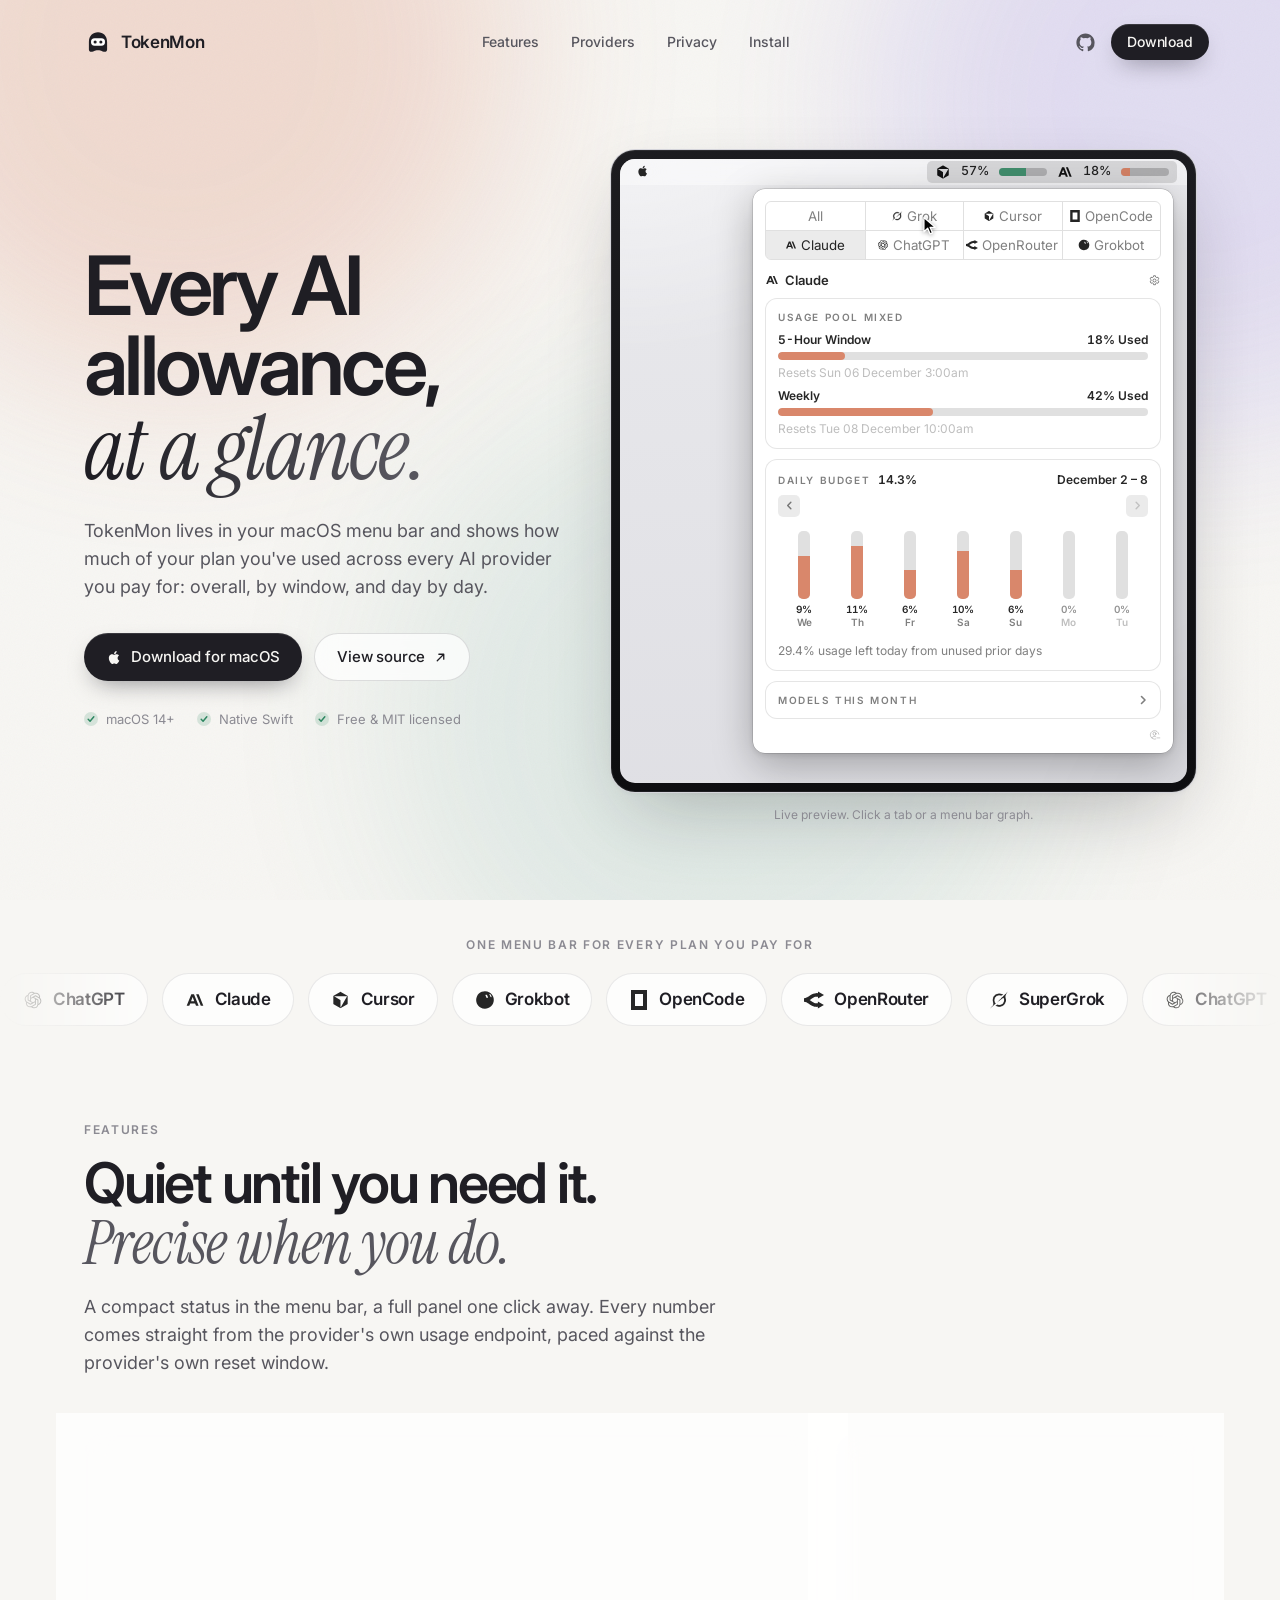
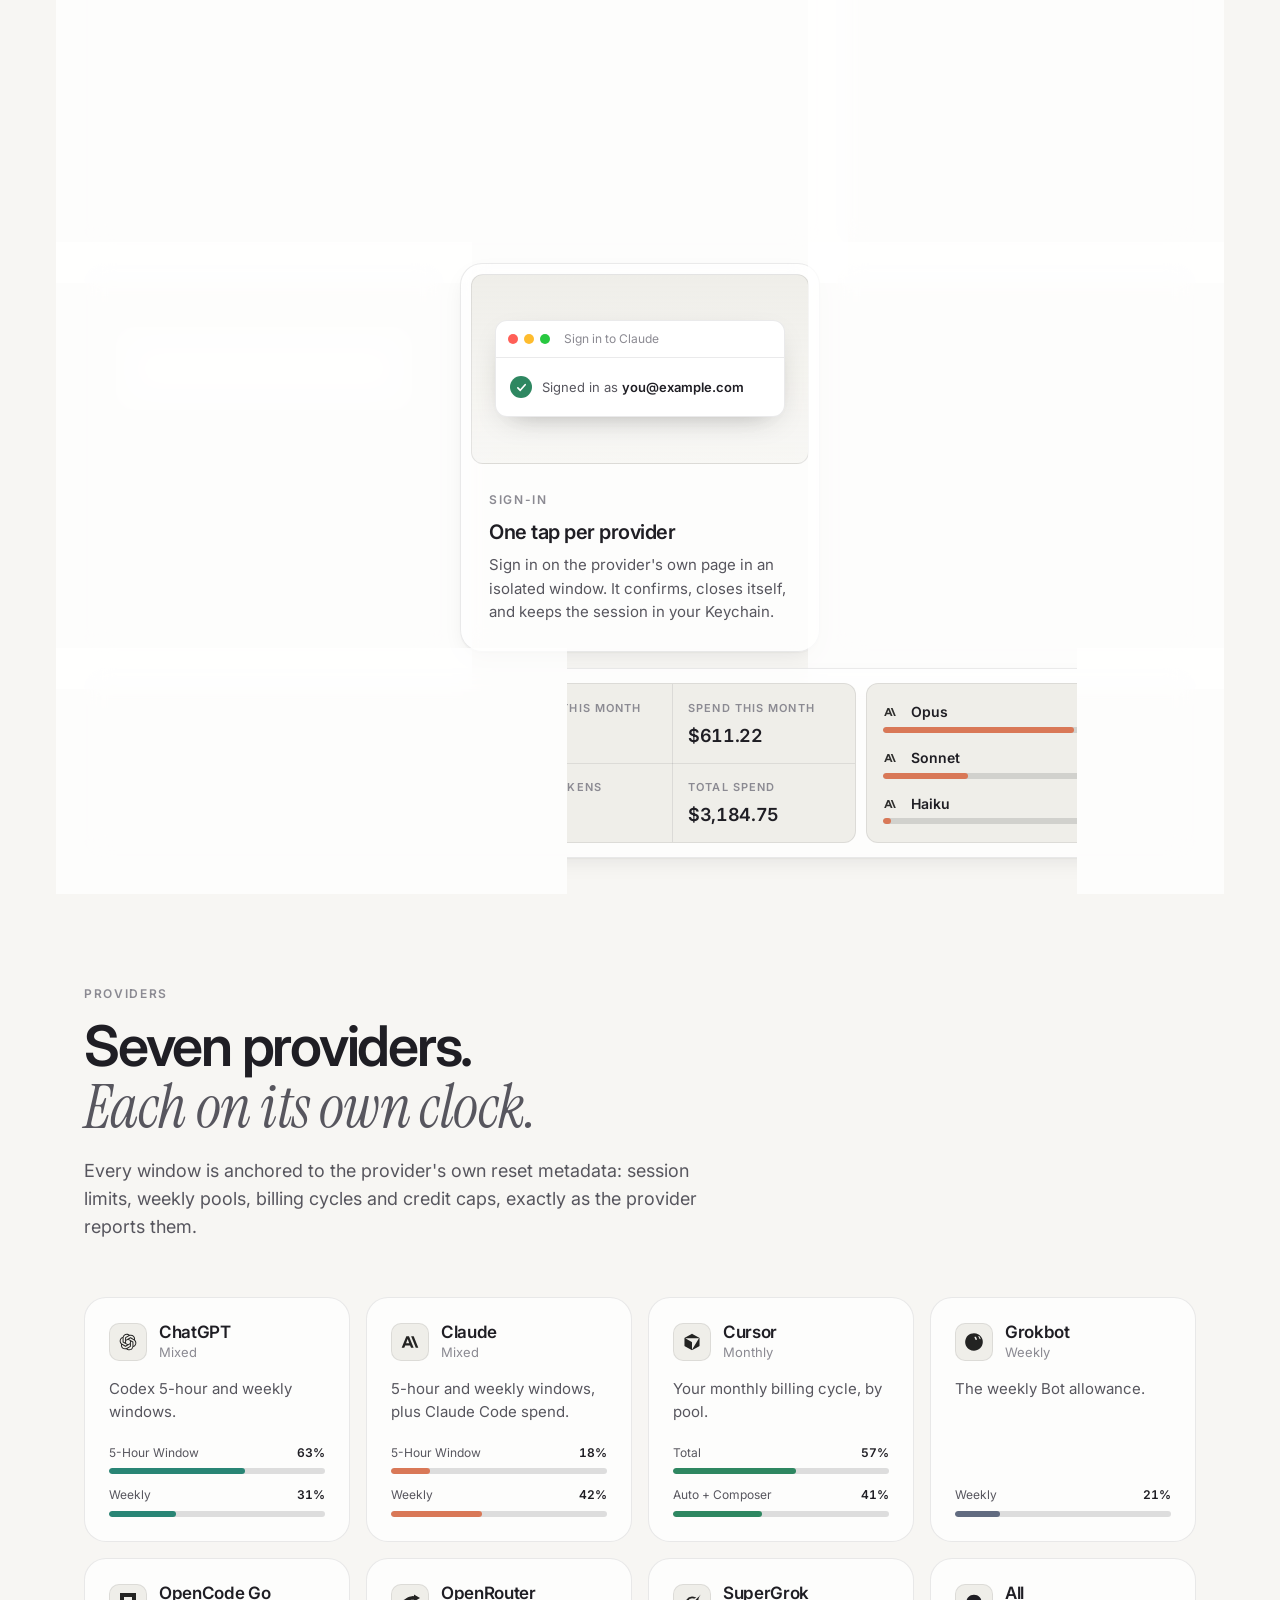
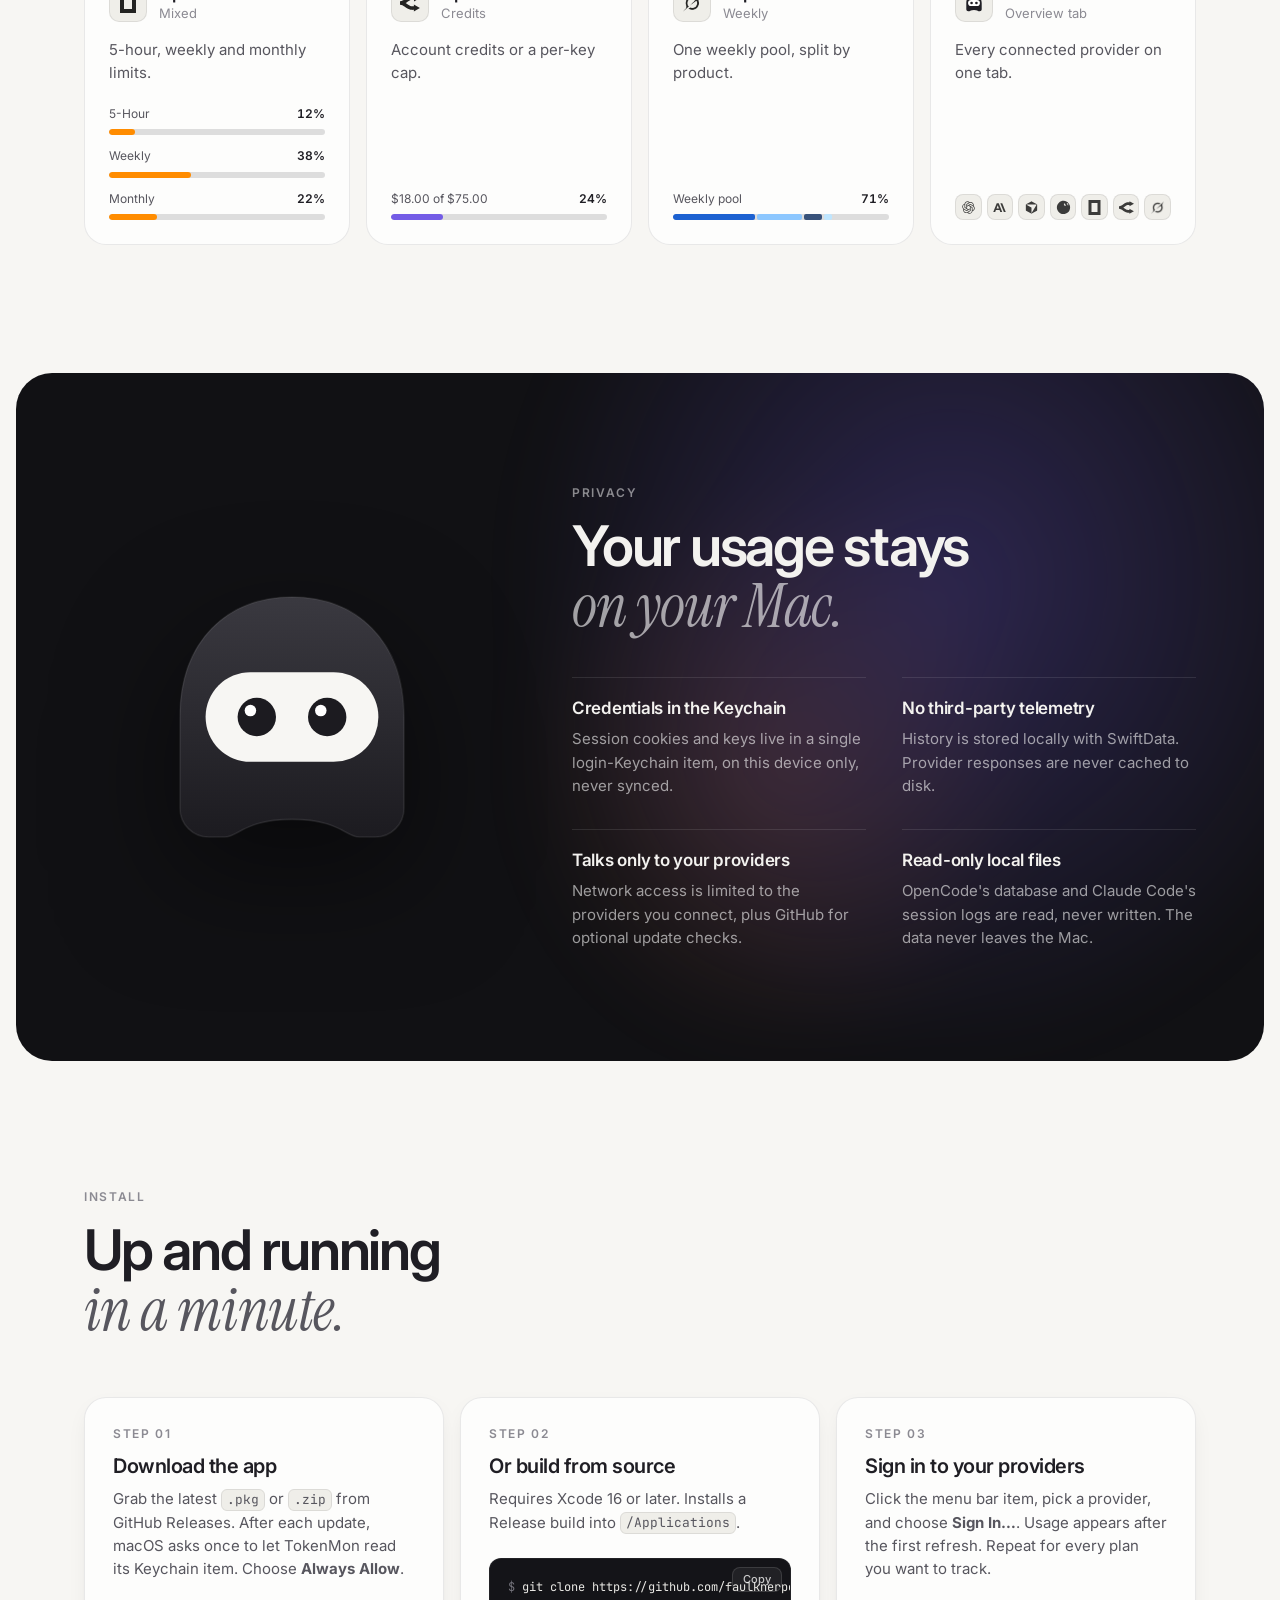
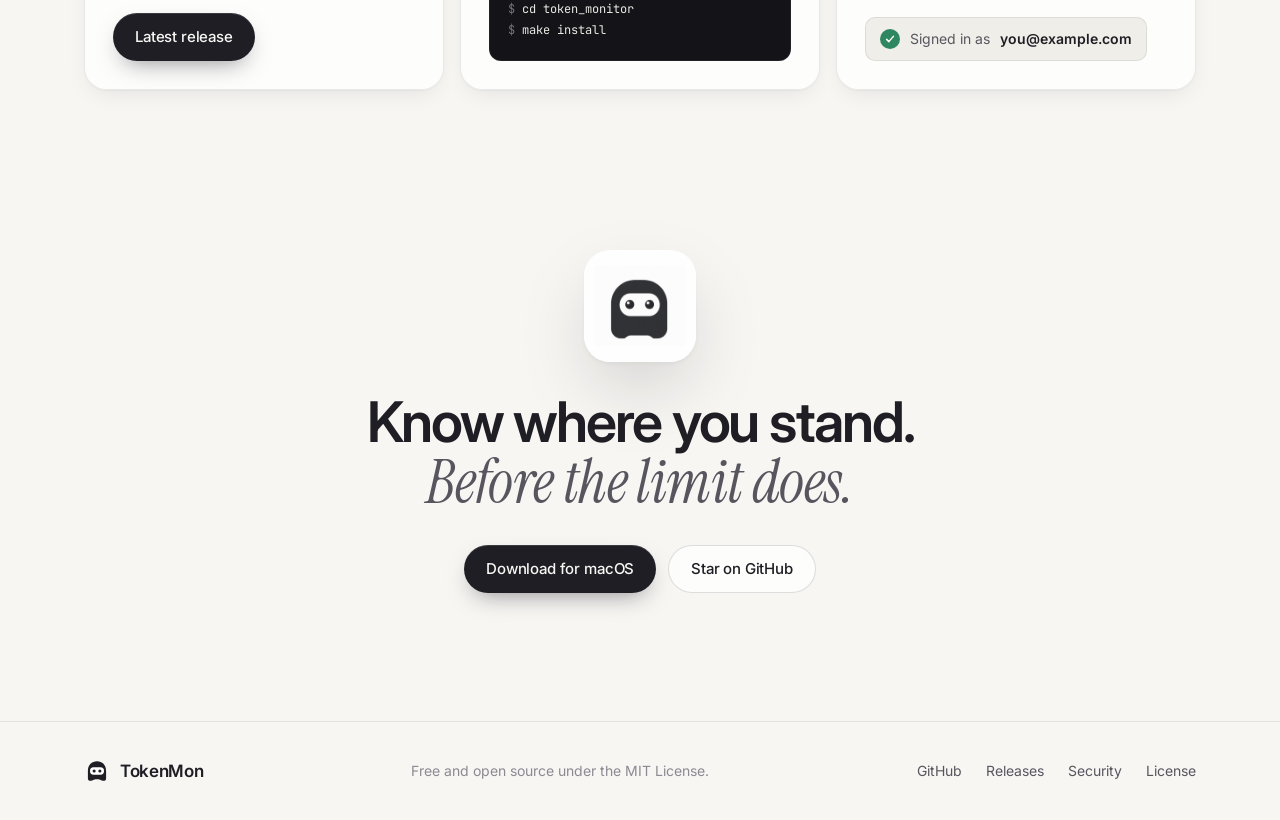
==== commit 0e71cee4: "Unify typography scale, labels and layout spacing Add type, spacing and radius tokens and a shared c" ====
--- a/index.html
+++ b/index.html
@@ -45,7 +45,7 @@
 
   <main id="top">
     <!-- Hero -->
-    <section class="hero">
+    <section class="hero container">
       <div class="hero__copy">
         <h1 class="hero__title" data-reveal>
           Every AI allowance,<br><em>at a glance.</em>
@@ -54,7 +54,7 @@
           TokenMon lives in your macOS menu bar and shows how much of your plan you've used across
           every AI provider you pay for: overall, by window, and day by day.
         </p>
-        <div class="hero__cta" data-reveal style="--d:240ms">
+        <div class="cta" data-reveal style="--d:240ms">
           <a class="btn btn--primary" href="https://github.com/faulknerpearce/token_monitor/releases/latest">
             <svg viewBox="0 0 24 24" aria-hidden="true"><path fill="currentColor" d="M16.37 12.6c-.02-2.3 1.88-3.4 1.96-3.46-1.07-1.56-2.73-1.78-3.32-1.8-1.41-.14-2.76.83-3.48.83-.72 0-1.82-.81-3-.79-1.54.02-2.96.9-3.76 2.28-1.6 2.78-.41 6.9 1.15 9.16.76 1.1 1.67 2.34 2.86 2.3 1.15-.05 1.58-.74 2.97-.74 1.38 0 1.77.74 2.98.72 1.24-.02 2.02-1.12 2.77-2.23.87-1.28 1.23-2.52 1.25-2.58-.03-.01-2.4-.92-2.42-3.66ZM14.1 5.84c.63-.77 1.06-1.83.94-2.89-.91.04-2.02.61-2.67 1.37-.58.67-1.1 1.76-.96 2.8 1.02.08 2.06-.52 2.69-1.28Z"/></svg>
             Download for macOS
@@ -98,16 +98,16 @@
 
     <!-- Provider marquee -->
     <section class="marquee" aria-label="Supported providers">
-      <p class="marquee__label">One menu bar for every plan you pay for</p>
+      <p class="marquee__label label">One menu bar for every plan you pay for</p>
       <div class="marquee__track">
         <div class="marquee__row" id="marqueeRow"></div>
       </div>
     </section>
 
     <!-- Features -->
-    <section class="section" id="features">
+    <section class="section container" id="features">
       <header class="section__head">
-        <p class="eyebrow" data-reveal>Features</p>
+        <p class="label" data-reveal>Features</p>
         <h2 data-reveal style="--d:60ms">Quiet until you need it.<br><em>Precise when you do.</em></h2>
         <p class="section__lede" data-reveal style="--d:120ms">A compact status in the menu bar, a full panel one click away. Every number comes straight from the provider's own usage endpoint, paced against the provider's own reset window.</p>
       </header>
@@ -115,7 +115,7 @@
       <div class="bento">
         <article class="card card--overview" data-reveal data-spot>
           <div class="card__copy">
-            <span class="card__kicker">All tab</span>
+            <span class="label">All tab</span>
             <h3>Overview, side by side</h3>
             <p>Every connected provider on one tab, with today's usage stacked hour by hour. Step back through the last 30 days with the arrows.</p>
           </div>
@@ -130,7 +130,7 @@
             <div class="viz-budget" id="budgetViz" aria-hidden="true"></div>
           </div>
           <div class="card__copy">
-            <span class="card__kicker">Daily Budget</span>
+            <span class="label">Daily Budget</span>
             <h3>Know today's share</h3>
             <p>Daily bars for weekly windows and subscription months, paced against what you've actually used.</p>
           </div>
@@ -147,7 +147,7 @@
             </div>
           </div>
           <div class="card__copy">
-            <span class="card__kicker">Alerts</span>
+            <span class="label">Alerts</span>
             <h3>A nudge at your threshold</h3>
             <p>An optional notification when any provider crosses the level you pick. Off until you turn it on.</p>
           </div>
@@ -164,7 +164,7 @@
             </div>
           </div>
           <div class="card__copy">
-            <span class="card__kicker">Sign-in</span>
+            <span class="label">Sign-in</span>
             <h3>One tap per provider</h3>
             <p>Sign in on the provider's own page in an isolated window. It confirms, closes itself, and keeps the session in your Keychain.</p>
           </div>
@@ -178,7 +178,7 @@
             </div>
           </div>
           <div class="card__copy">
-            <span class="card__kicker">History</span>
+            <span class="label">History</span>
             <h3>Yours to keep</h3>
             <p>Snapshots stay on your Mac. Open the charts window, or export your SuperGrok history to CSV or JSON.</p>
           </div>
@@ -186,7 +186,7 @@
 
         <article class="card card--spend" data-reveal data-spot>
           <div class="card__copy">
-            <span class="card__kicker">Claude Code</span>
+            <span class="label">Claude Code</span>
             <h3>What your sessions are worth</h3>
             <p>Tokens and API-rate spend by model, for this month and all time, read from Claude Code's session logs on your Mac.</p>
           </div>
@@ -208,9 +208,9 @@
     </section>
 
     <!-- Providers -->
-    <section class="section" id="providers">
+    <section class="section container" id="providers">
       <header class="section__head">
-        <p class="eyebrow" data-reveal>Providers</p>
+        <p class="label" data-reveal>Providers</p>
         <h2 data-reveal style="--d:60ms">Seven providers.<br><em>Each on its own clock.</em></h2>
         <p class="section__lede" data-reveal style="--d:120ms">Every window is anchored to the provider's own reset metadata: session limits, weekly pools, billing cycles and credit caps, exactly as the provider reports them.</p>
       </header>
@@ -219,7 +219,7 @@
 
     <!-- Privacy -->
     <section class="privacy" id="privacy">
-      <div class="privacy__inner">
+      <div class="privacy__inner container">
         <div class="privacy__mascot" data-reveal aria-hidden="true">
           <svg viewBox="0 0 200 200" id="bigMascot">
             <defs>
@@ -237,23 +237,23 @@
           </svg>
         </div>
         <div class="privacy__copy">
-          <p class="eyebrow eyebrow--light" data-reveal>Privacy</p>
+          <p class="label label--light" data-reveal>Privacy</p>
           <h2 data-reveal style="--d:60ms">Your usage stays<br><em>on your Mac.</em></h2>
           <ul class="privacy__list">
             <li data-reveal style="--d:120ms">
-              <h4>Credentials in the Keychain</h4>
+              <h3>Credentials in the Keychain</h3>
               <p>Session cookies and keys live in a single login-Keychain item, on this device only, never synced.</p>
             </li>
             <li data-reveal style="--d:180ms">
-              <h4>No third-party telemetry</h4>
+              <h3>No third-party telemetry</h3>
               <p>History is stored locally with SwiftData. Provider responses are never cached to disk.</p>
             </li>
             <li data-reveal style="--d:240ms">
-              <h4>Talks only to your providers</h4>
+              <h3>Talks only to your providers</h3>
               <p>Network access is limited to the providers you connect, plus GitHub for optional update checks.</p>
             </li>
             <li data-reveal style="--d:300ms">
-              <h4>Read-only local files</h4>
+              <h3>Read-only local files</h3>
               <p>OpenCode's database and Claude Code's session logs are read, never written. The data never leaves the Mac.</p>
             </li>
           </ul>
@@ -262,22 +262,22 @@
     </section>
 
     <!-- Install -->
-    <section class="section" id="install">
-      <header class="section__head section__head--center">
-        <p class="eyebrow" data-reveal>Install</p>
+    <section class="section container" id="install">
+      <header class="section__head">
+        <p class="label" data-reveal>Install</p>
         <h2 data-reveal style="--d:60ms">Up and running<br><em>in a minute.</em></h2>
       </header>
 
       <div class="install">
         <article class="install__card" data-reveal data-spot>
-          <span class="install__step">01</span>
+          <span class="label">Step 01</span>
           <h3>Download the app</h3>
           <p>Grab the latest <code>.pkg</code> or <code>.zip</code> from GitHub Releases. After each update, macOS asks once to let TokenMon read its Keychain item. Choose <b>Always Allow</b>.</p>
           <a class="btn btn--primary" href="https://github.com/faulknerpearce/token_monitor/releases/latest">Latest release</a>
         </article>
 
         <article class="install__card" data-reveal data-spot style="--d:80ms">
-          <span class="install__step">02</span>
+          <span class="label">Step 02</span>
           <h3>Or build from source</h3>
           <p>Requires Xcode 16 or later. Installs a Release build into <code>/Applications</code>.</p>
           <div class="code">
@@ -289,7 +289,7 @@
         </article>
 
         <article class="install__card" data-reveal data-spot style="--d:160ms">
-          <span class="install__step">03</span>
+          <span class="label">Step 03</span>
           <h3>Sign in to your providers</h3>
           <p>Click the menu bar item, pick a provider, and choose <b>Sign In…</b>. Usage appears after the first refresh. Repeat for every plan you want to track.</p>
           <div class="signed">
@@ -301,11 +301,11 @@
     </section>
 
     <!-- Closing CTA -->
-    <section class="closer">
+    <section class="closer container">
       <div class="closer__inner" data-reveal>
         <img src="assets/app-icon.png" alt="" width="112" height="112" class="closer__icon">
         <h2>Know where you stand.<br><em>Before the limit does.</em></h2>
-        <div class="hero__cta hero__cta--center">
+        <div class="cta">
           <a class="btn btn--primary" href="https://github.com/faulknerpearce/token_monitor/releases/latest">Download for macOS</a>
           <a class="btn btn--ghost" href="https://github.com/faulknerpearce/token_monitor">Star on GitHub</a>
         </div>
@@ -314,7 +314,7 @@
   </main>
 
   <footer class="footer">
-    <div class="footer__inner">
+    <div class="footer__inner container">
       <a class="brand" href="#top">
         <svg class="brand__mark" viewBox="0 0 200 200" aria-hidden="true"><use href="#mascot"/></svg>
         <span>TokenMon</span>
--- a/styles.css
+++ b/styles.css
@@ -22,13 +22,38 @@
   --grokbot: #616b80;
 
   --accent: var(--claude);
-  --radius: 22px;
   --ease: cubic-bezier(0.22, 1, 0.36, 1);
   --ease-spring: cubic-bezier(0.34, 1.56, 0.64, 1);
 
   --font-sans: "Inter", -apple-system, BlinkMacSystemFont, "SF Pro Text", system-ui, sans-serif;
   --font-serif: "Instrument Serif", "Iowan Old Style", Georgia, serif;
   --font-mono: "JetBrains Mono", ui-monospace, "SF Mono", Menlo, monospace;
+
+  /* Type scale (site only; the .desk preview keeps the app's own point sizes) */
+  --text-micro: 11px;
+  --text-caption: 12px;
+  --text-meta: 13px;
+  --text-ui: 14px;
+  --text-body: 15px;
+  --text-h4: 17px;
+  --text-lede: 18px;
+  --text-h3: 20px;
+  --text-h2: clamp(36px, 4.6vw, 56px);
+  --text-h1: clamp(46px, 6.4vw, 84px);
+  --leading-body: 1.55;
+  --tracking-label: 0.14em;
+
+  /* Layout */
+  --container: 1112px;
+  --gutter: 24px;
+  --section-space: 128px;
+  --head-space: 56px;
+  --grid-gap: 16px;
+  --card-pad: 28px;
+  --inset: 10px;
+  --radius-lg: 22px;
+  --radius-md: 12px;
+  --radius-sm: 10px;
 
   color-scheme: light dark;
 }
@@ -62,8 +87,8 @@
   background: var(--bg);
   color: var(--ink);
   font-family: var(--font-sans);
-  font-size: 16px;
-  line-height: 1.6;
+  font-size: var(--text-body);
+  line-height: var(--leading-body);
   -webkit-font-smoothing: antialiased;
   -moz-osx-font-smoothing: grayscale;
   overflow-x: hidden;
@@ -71,8 +96,21 @@
 
 a { color: inherit; text-decoration: none; }
 img, svg { display: block; }
-h1, h2, h3, h4 { margin: 0; font-weight: 600; letter-spacing: -0.025em; line-height: 1.08; }
+h1, h2, h3, h4 { margin: 0; font-weight: 600; }
+h2 { font-size: var(--text-h2); letter-spacing: -0.04em; line-height: 1.02; }
+h2 em { font-size: 1.08em; color: var(--ink-2); }
+h3 { font-size: var(--text-h3); letter-spacing: -0.025em; line-height: 1.25; }
+h4 { font-size: var(--text-h4); letter-spacing: -0.015em; line-height: 1.3; }
 p { margin: 0; }
+
+.container { max-width: calc(var(--container) + 2 * var(--gutter)); margin-inline: auto; padding-inline: var(--gutter); }
+
+/* One label style for eyebrows, card kickers and step numbers */
+.label {
+  display: block; margin-bottom: 12px;
+  font-size: var(--text-caption); font-weight: 600; line-height: 1.4;
+  letter-spacing: var(--tracking-label); text-transform: uppercase; color: var(--ink-3);
+}
 em { font-family: var(--font-serif); font-style: italic; font-weight: 400; letter-spacing: -0.01em; }
 code { font-family: var(--font-mono); font-size: 0.86em; padding: 0.1em 0.38em; border-radius: 6px; background: var(--bg-2); border: 1px solid var(--line); }
 ::selection { background: color-mix(in srgb, var(--accent) 30%, transparent); }
@@ -116,7 +154,7 @@
 .btn {
   display: inline-flex; align-items: center; gap: 0.55em;
   height: 48px; padding: 0 22px; border-radius: 999px;
-  font-weight: 550; font-size: 15px; letter-spacing: -0.01em;
+  font-weight: 500; font-size: var(--text-body); letter-spacing: -0.01em;
   transition: transform 0.35s var(--ease), box-shadow 0.35s var(--ease), background 0.35s var(--ease), color 0.35s var(--ease);
   will-change: transform;
 }
@@ -132,7 +170,7 @@
 .btn--ghost:hover { border-color: var(--ink-3); }
 .btn--ghost svg { width: 13px; height: 13px; transition: transform 0.35s var(--ease); }
 .btn--ghost:hover svg { transform: translate(2px, -2px); }
-.btn--small { height: 36px; padding: 0 16px; font-size: 14px; }
+.btn--small { height: 36px; padding: 0 16px; font-size: var(--text-ui); }
 
 /* ---------- Nav ---------- */
 .nav {
@@ -141,9 +179,9 @@
   transition: padding 0.4s var(--ease);
 }
 .nav__inner {
-  max-width: 1160px; margin: 0 auto; height: 56px;
+  max-width: calc(var(--container) + 2 * var(--gutter)); margin: 0 auto; height: 56px;
   display: flex; align-items: center; justify-content: space-between; gap: 24px;
-  padding: 0 10px 0 18px; border-radius: 999px;
+  padding: 0 10px 0 var(--gutter); border-radius: 999px;
   border: 1px solid transparent;
   transition: background 0.4s var(--ease), border-color 0.4s var(--ease), box-shadow 0.4s var(--ease), backdrop-filter 0.4s;
 }
@@ -154,12 +192,12 @@
   backdrop-filter: saturate(1.6) blur(18px);
   -webkit-backdrop-filter: saturate(1.6) blur(18px);
 }
-.brand { display: inline-flex; align-items: center; gap: 10px; font-weight: 650; letter-spacing: -0.02em; font-size: 17px; }
+.brand { display: inline-flex; align-items: center; gap: 10px; font-weight: 600; letter-spacing: -0.02em; font-size: var(--text-h4); }
 .brand__mark { width: 26px; height: 26px; color: var(--ink); transition: transform 0.5s var(--ease-spring); }
 .brand:hover .brand__mark { transform: rotate(-8deg) scale(1.08); }
 .nav__links { display: flex; gap: 4px; }
 .nav__links a {
-  position: relative; padding: 8px 14px; border-radius: 999px; font-size: 14.5px; color: var(--ink-2);
+  position: relative; padding: 8px 14px; border-radius: 999px; font-size: var(--text-ui); font-weight: 500; color: var(--ink-2);
   transition: color 0.25s, background 0.25s;
 }
 .nav__links a:hover { color: var(--ink); background: var(--line); }
@@ -170,20 +208,18 @@
 
 /* ---------- Hero ---------- */
 .hero {
-  max-width: 1160px; margin: 0 auto;
-  padding: 150px 24px 80px;
+  padding-top: 150px; padding-bottom: 80px;
   display: grid; grid-template-columns: 0.9fr 1.1fr; gap: 48px; align-items: center;
 }
 
 .hero__title {
-  font-size: clamp(46px, 6.4vw, 84px);
+  font-size: var(--text-h1);
   letter-spacing: -0.045em; line-height: 0.98;
 }
 .hero__title em { font-size: 1.08em; letter-spacing: -0.02em; background: linear-gradient(100deg, var(--ink) 10%, var(--ink-2) 90%); -webkit-background-clip: text; background-clip: text; color: transparent; padding-right: 0.06em; }
-.hero__lede { margin-top: 24px; max-width: 30em; font-size: 18.5px; line-height: 1.6; color: var(--ink-2); }
-.hero__cta { margin-top: 34px; display: flex; flex-wrap: wrap; gap: 12px; }
-.hero__cta--center { justify-content: center; }
-.hero__meta { margin: 28px 0 0; padding: 0; list-style: none; display: flex; flex-wrap: wrap; gap: 8px 22px; font-size: 13.5px; color: var(--ink-3); }
+.hero__lede { margin-top: 24px; max-width: 30em; font-size: var(--text-lede); color: var(--ink-2); }
+.cta { margin-top: 32px; display: flex; flex-wrap: wrap; gap: 12px; }
+.hero__meta { margin: 28px 0 0; padding: 0; list-style: none; display: flex; flex-wrap: wrap; gap: 8px 22px; font-size: var(--text-meta); color: var(--ink-3); }
 .hero__meta li { display: inline-flex; align-items: center; gap: 8px; }
 .hero__meta li::before { content: ""; width: 14px; height: 14px; border-radius: 50%; background: no-repeat center/10px url("data:image/svg+xml,%3Csvg xmlns='http://www.w3.org/2000/svg' viewBox='0 0 16 16'%3E%3Cpath d='M3.5 8.5l3 3 6-7' fill='none' stroke='%232e8761' stroke-width='2.4' stroke-linecap='round' stroke-linejoin='round'/%3E%3C/svg%3E"), color-mix(in srgb, var(--cursor) 16%, transparent); }
 
@@ -195,7 +231,7 @@
   filter: blur(46px); opacity: 0.3;
   transition: background 0.9s var(--ease);
 }
-.stage__hint { margin-top: 14px; text-align: center; font-size: 12.5px; color: var(--ink-3); }
+.stage__hint { margin-top: 14px; text-align: center; font-size: var(--text-caption); color: var(--ink-3); }
 
 /* macOS appearance tokens, sampled from NSColor in each appearance */
 .desk {
@@ -393,8 +429,8 @@
 .desk.is-user .fake-cursor { opacity: 0; }
 
 /* ---------- Marquee ---------- */
-.marquee { padding: 30px 0 40px; }
-.marquee__label { text-align: center; font-size: 13px; color: var(--ink-3); letter-spacing: 0.02em; margin-bottom: 22px; }
+.marquee { padding: 32px 0; }
+.marquee__label { text-align: center; margin-bottom: 20px; }
 .marquee__track {
   overflow: hidden;
   -webkit-mask-image: linear-gradient(90deg, transparent, #000 12%, #000 88%, transparent);
@@ -407,7 +443,7 @@
   display: inline-flex; align-items: center; gap: 10px;
   padding: 12px 22px; border-radius: 999px;
   background: var(--surface); border: 1px solid var(--line);
-  font-size: 17px; font-weight: 600; letter-spacing: -0.02em; white-space: nowrap;
+  font-size: var(--text-h4); font-weight: 600; letter-spacing: -0.02em; white-space: nowrap;
   transition: border-color 0.3s, transform 0.3s var(--ease);
 }
 .chip:hover { border-color: var(--c); transform: translateY(-2px); }
@@ -416,14 +452,11 @@
 @media (prefers-color-scheme: dark) { .chip img { filter: brightness(0) invert(1); } }
 
 /* ---------- Sections ---------- */
-.section { max-width: 1160px; margin: 0 auto; padding: 120px 24px 40px; }
-.section__head { max-width: 680px; margin-bottom: 56px; }
-.section__head--center { margin-left: auto; margin-right: auto; text-align: center; }
-.eyebrow { display: inline-block; font-size: 12.5px; font-weight: 600; letter-spacing: 0.16em; text-transform: uppercase; color: var(--ink-3); margin-bottom: 18px; }
-.eyebrow--light { color: rgba(255, 255, 255, 0.5); }
-.section h2, .privacy h2, .closer h2 { font-size: clamp(36px, 4.6vw, 58px); letter-spacing: -0.04em; line-height: 1.02; }
-.section h2 em, .privacy h2 em, .closer h2 em { font-size: 1.08em; color: var(--ink-2); }
-.section__lede { margin-top: 20px; font-size: 17.5px; color: var(--ink-2); max-width: 36em; }
+.section { padding-block: calc(var(--section-space) / 2); }
+.section__head { max-width: 680px; margin-bottom: var(--head-space); }
+.section__head .label, .privacy__copy .label { margin-bottom: 16px; }
+.label--light { color: rgba(255, 255, 255, 0.5); }
+.section__lede { margin-top: 20px; font-size: var(--text-lede); color: var(--ink-2); max-width: 36em; }
 
 /* Revealed cards share one transition list so the stagger delay survives */
 .card, .prov, .install__card {
@@ -434,12 +467,12 @@
 }
 
 /* Bento */
-.bento { display: grid; grid-template-columns: repeat(6, 1fr); gap: 16px; }
+.bento { display: grid; grid-template-columns: repeat(6, 1fr); gap: var(--grid-gap); }
 .card {
   position: relative; overflow: hidden; isolation: isolate;
   grid-column: span 2;
   display: flex; flex-direction: column;
-  border-radius: var(--radius);
+  border-radius: var(--radius-lg);
   background: var(--surface); border: 1px solid var(--line);
   backdrop-filter: blur(14px); -webkit-backdrop-filter: blur(14px);
   box-shadow: var(--shadow);
@@ -451,12 +484,10 @@
   opacity: 0; transition: opacity 0.4s;
 }
 [data-spot]:hover::after { opacity: 1; }
-.card__copy { padding: 26px 28px 28px; }
-.card__kicker { display: block; margin-bottom: 10px; font-size: 11.5px; font-weight: 600; letter-spacing: 0.14em; text-transform: uppercase; color: var(--ink-3); }
-.card h3 { font-size: 21px; letter-spacing: -0.025em; }
-.card p { margin-top: 10px; color: var(--ink-2); font-size: 15px; line-height: 1.55; }
+.card__copy { padding: var(--card-pad); }
+.card p { margin-top: 8px; color: var(--ink-2); }
 .card__visual {
-  position: relative; height: 190px; margin: 10px 10px 0; border-radius: 16px;
+  position: relative; height: 190px; margin: var(--inset) var(--inset) 0; border-radius: var(--radius-md);
   background: linear-gradient(180deg, var(--bg-2), color-mix(in srgb, var(--bg-2) 40%, transparent));
   border: 1px solid var(--line);
   overflow: hidden;
@@ -464,8 +495,8 @@
 .card__visual--center { display: grid; place-items: center; padding: 20px; }
 
 .card--overview { grid-column: span 4; display: grid; grid-template-columns: 0.85fr 1.15fr; align-items: stretch; }
-.card--overview .card__copy { display: flex; flex-direction: column; justify-content: flex-end; }
-.card--overview .card__visual { height: auto; margin: 10px; display: flex; flex-direction: column; justify-content: flex-end; padding: 22px 20px 16px; gap: 14px; }
+.card--overview .card__copy { display: flex; flex-direction: column; justify-content: center; }
+.card--overview .card__visual { height: auto; margin: var(--inset); display: flex; flex-direction: column; justify-content: flex-end; padding: 22px 20px 16px; gap: 14px; }
 .card--budget .card__visual { height: 214px; padding: 16px 18px; }
 
 /* Hourly chart: 12px stems, 5px corners, like the app */
@@ -479,24 +510,24 @@
 }
 .card.is-in .viz-hours__fill { transform: scaleY(1); }
 .viz-hours__fill b { display: block; min-height: 1px; background: var(--c); }
-.viz-hours__col small { height: 14px; font-size: 11px; font-weight: 600; font-variant-numeric: tabular-nums; color: var(--ink-3); }
+.viz-hours__col small { height: 14px; font-size: var(--text-micro); font-weight: 600; font-variant-numeric: tabular-nums; color: var(--ink-3); }
 .viz-legend { display: flex; flex-wrap: wrap; gap: 6px 14px; }
-.viz-legend span { display: inline-flex; align-items: center; gap: 6px; font-size: 12.5px; font-weight: 600; color: var(--ink-2); }
+.viz-legend span { display: inline-flex; align-items: center; gap: 6px; font-size: var(--text-caption); font-weight: 600; color: var(--ink-2); }
 .viz-legend i { width: 8px; height: 10px; border-radius: 2px; background: var(--c); }
 
 /* Daily budget */
 .viz-budget { height: 100%; display: flex; flex-direction: column; gap: 10px; }
-.viz-budget__head { display: flex; align-items: baseline; gap: 8px; font-size: 10.5px; font-weight: 600; letter-spacing: 0.14em; text-transform: uppercase; color: var(--ink-3); }
-.viz-budget__head b { letter-spacing: 0; font-size: 12.5px; color: var(--ink); font-variant-numeric: tabular-nums; }
+.viz-budget__head { display: flex; align-items: baseline; gap: 8px; font-size: var(--text-micro); font-weight: 600; letter-spacing: var(--tracking-label); text-transform: uppercase; color: var(--ink-3); }
+.viz-budget__head b { letter-spacing: 0; font-size: var(--text-caption); color: var(--ink); font-variant-numeric: tabular-nums; }
 .viz-budget__stems { flex: 1; display: grid; grid-template-columns: repeat(7, 1fr); align-items: end; }
 .viz-budget__day { display: flex; flex-direction: column; align-items: center; gap: 3px; font-variant-numeric: tabular-nums; }
 .viz-budget__track { position: relative; width: 12px; height: 70px; border-radius: 5px; overflow: hidden; background: var(--line-2); margin-bottom: 4px; }
 .viz-budget__track i { position: absolute; left: 0; right: 0; bottom: 0; height: var(--h); background: var(--claude); transform: scaleY(0); transform-origin: bottom; transition: transform 0.9s var(--ease); transition-delay: var(--i, 0ms); }
 .card.is-in .viz-budget__track i { transform: scaleY(1); }
-.viz-budget__day b { font-size: 10.5px; font-weight: 600; }
-.viz-budget__day small { font-size: 10.5px; font-weight: 600; color: var(--ink-3); }
+.viz-budget__day b { font-size: var(--text-micro); font-weight: 600; }
+.viz-budget__day small { font-size: var(--text-micro); font-weight: 600; color: var(--ink-3); }
 .viz-budget__day.is-future b, .viz-budget__day.is-future small { opacity: 0.5; }
-.viz-budget__foot { font-size: 12.5px; color: var(--ink-2); }
+.viz-budget__foot { font-size: var(--text-caption); color: var(--ink-2); }
 
 /* Notification */
 .viz-notif {
@@ -510,18 +541,19 @@
 .card.is-in .viz-notif { transform: none; opacity: 1; }
 .viz-notif img { width: 36px; height: 36px; border-radius: 9px; flex: none; }
 .viz-notif__text { min-width: 0; }
-.viz-notif__top { display: flex; justify-content: space-between; gap: 8px; font-size: 13px; }
-.viz-notif__top span { color: var(--ink-3); font-size: 12px; }
-.card .viz-notif p { margin: 2px 0 0; font-size: 13px; line-height: 1.35; color: var(--ink-2); }
+.viz-notif__top { display: flex; justify-content: space-between; gap: 8px; font-size: var(--text-meta); }
+.viz-notif__top b { font-weight: 600; }
+.viz-notif__top span { color: var(--ink-3); font-size: var(--text-caption); }
+.card .viz-notif p { margin: 2px 0 0; font-size: var(--text-meta); line-height: 1.35; color: var(--ink-2); }
 
 /* Sign-in window */
-.viz-signin { width: min(100%, 290px); border-radius: 12px; overflow: hidden; background: var(--surface-solid); border: 1px solid var(--line); box-shadow: 0 10px 30px -14px rgba(0, 0, 0, 0.35); }
-.viz-signin__bar { display: flex; align-items: center; gap: 6px; padding: 9px 12px; border-bottom: 1px solid var(--line); font-size: 12px; color: var(--ink-3); }
+.viz-signin { width: min(100%, 290px); border-radius: var(--radius-md); overflow: hidden; background: var(--surface-solid); border: 1px solid var(--line); box-shadow: 0 10px 30px -14px rgba(0, 0, 0, 0.35); }
+.viz-signin__bar { display: flex; align-items: center; gap: 6px; padding: 9px 12px; border-bottom: 1px solid var(--line); font-size: var(--text-caption); color: var(--ink-3); }
 .viz-signin__bar i { width: 10px; height: 10px; border-radius: 50%; background: #ff5f57; }
 .viz-signin__bar i:nth-child(2) { background: #febc2e; }
 .viz-signin__bar i:nth-child(3) { background: #28c840; }
 .viz-signin__bar span { margin-left: 8px; }
-.viz-signin__body { display: flex; align-items: center; gap: 10px; padding: 18px 14px; font-size: 13.5px; color: var(--ink-2); }
+.viz-signin__body { display: flex; align-items: center; gap: 10px; padding: 18px 14px; font-size: var(--text-meta); color: var(--ink-2); }
 .viz-signin__body b { color: var(--ink); font-weight: 600; }
 .viz-check { width: 22px; height: 22px; border-radius: 50%; flex: none; display: grid; place-items: center; background: var(--cursor); color: #fff; transform: scale(0.4); opacity: 0; transition: transform 0.6s var(--ease-spring) 0.5s, opacity 0.3s 0.5s; }
 .viz-check svg { width: 13px; height: 13px; stroke-dasharray: 16; stroke-dashoffset: 16; transition: stroke-dashoffset 0.5s var(--ease) 0.85s; }
@@ -531,27 +563,27 @@
 /* Export files */
 .viz-files { display: grid; gap: 10px; width: min(100%, 260px); }
 .viz-file {
-  display: flex; align-items: center; gap: 12px; padding: 10px 12px; border-radius: 12px;
+  display: flex; align-items: center; gap: 12px; padding: 10px 12px; border-radius: var(--radius-sm);
   background: var(--surface-solid); border: 1px solid var(--line);
-  font-family: var(--font-mono); font-size: 12.5px; color: var(--ink-2);
+  font-family: var(--font-mono); font-size: var(--text-caption); color: var(--ink-2);
   transform: translateX(-10px); opacity: 0; transition: transform 0.7s var(--ease) 0.3s, opacity 0.5s 0.3s;
 }
 .viz-file + .viz-file { transition-delay: 0.45s; }
 .card.is-in .viz-file { transform: none; opacity: 1; }
-.viz-file b { font: 700 10px/1 var(--font-sans); letter-spacing: 0.06em; padding: 7px 6px; border-radius: 6px; background: var(--ink); color: var(--bg); min-width: 38px; text-align: center; }
+.viz-file b { font: 600 var(--text-micro)/1 var(--font-sans); letter-spacing: 0.06em; padding: 7px 6px; border-radius: 6px; background: var(--ink); color: var(--bg); min-width: 38px; text-align: center; }
 
 /* Claude Code spend */
 .card--spend { grid-column: 1 / -1; display: grid; grid-template-columns: 0.8fr 1.4fr; align-items: center; }
-.spend { display: grid; grid-template-columns: 1fr 1fr; gap: 14px; padding: 10px 10px 10px 0; }
-.spend__stats { position: relative; margin: 0; display: grid; grid-template-columns: 1fr 1fr; border-radius: 16px; border: 1px solid var(--line); background: var(--bg-2); overflow: hidden; }
+.spend { display: grid; grid-template-columns: 1.15fr 1fr; gap: var(--inset); padding: var(--inset) var(--inset) var(--inset) 0; }
+.spend__stats { position: relative; margin: 0; display: grid; grid-template-columns: 1fr 1fr; border-radius: var(--radius-md); border: 1px solid var(--line); background: var(--bg-2); overflow: hidden; }
 .spend__stats::before, .spend__stats::after { content: ""; position: absolute; background: var(--line); }
 .spend__stats::before { left: 50%; top: 0; bottom: 0; width: 1px; }
 .spend__stats::after { top: 50%; left: 0; right: 0; height: 1px; }
 .spend__stats div { padding: 16px; }
-.spend__stats dt { white-space: nowrap; font-size: 10px; font-weight: 600; letter-spacing: 0.1em; text-transform: uppercase; color: var(--ink-3); }
-.spend__stats dd { margin: 8px 0 0; font-size: 18px; font-weight: 650; letter-spacing: -0.02em; font-variant-numeric: tabular-nums; }
-.spend__models { list-style: none; margin: 0; padding: 16px; display: grid; gap: 14px; align-content: center; border-radius: 16px; border: 1px solid var(--line); background: var(--bg-2); }
-.spend__models li { display: grid; grid-template-columns: 18px 1fr auto; align-items: center; gap: 4px 10px; font-size: 14px; }
+.spend__stats dt { white-space: nowrap; font-size: var(--text-micro); font-weight: 600; letter-spacing: 0.1em; text-transform: uppercase; color: var(--ink-3); }
+.spend__stats dd { margin: 8px 0 0; font-size: var(--text-lede); font-weight: 600; letter-spacing: -0.02em; line-height: 1.2; font-variant-numeric: tabular-nums; }
+.spend__models { list-style: none; margin: 0; padding: 16px; display: grid; gap: 14px; align-content: center; border-radius: var(--radius-md); border: 1px solid var(--line); background: var(--bg-2); }
+.spend__models li { display: grid; grid-template-columns: 18px 1fr auto; align-items: center; gap: 4px 10px; font-size: var(--text-ui); }
 .spend__models img { width: 14px; height: 14px; filter: brightness(0); opacity: 0.8; }
 @media (prefers-color-scheme: dark) { .spend__models img { filter: brightness(0) invert(1); } }
 .spend__models span { font-weight: 600; }
@@ -561,24 +593,24 @@
 .card.is-in .spend__models i::after { transform: scaleX(1); }
 
 /* Providers */
-.providers { display: grid; grid-template-columns: repeat(4, 1fr); gap: 16px; }
+.providers { display: grid; grid-template-columns: repeat(4, 1fr); gap: var(--grid-gap); }
 .prov {
   display: flex; flex-direction: column;
-  padding: 22px; border-radius: 20px;
+  padding: 24px; border-radius: var(--radius-lg);
   background: var(--surface); border: 1px solid var(--line);
 }
 .prov:hover { transform: translateY(-3px); border-color: var(--line-2); box-shadow: var(--shadow); }
 .prov__head { display: flex; align-items: center; gap: 12px; }
-.prov__logo { width: 38px; height: 38px; flex: none; border-radius: 11px; display: grid; place-items: center; background: var(--bg-2); border: 1px solid var(--line); }
+.prov__logo { width: 38px; height: 38px; flex: none; border-radius: var(--radius-sm); display: grid; place-items: center; background: var(--bg-2); border: 1px solid var(--line); }
 .prov__logo img { width: 20px; height: 20px; object-fit: contain; filter: brightness(0); opacity: 0.85; }
 .prov__logo--mark svg { width: 22px; height: 22px; color: var(--ink); }
 .prov__id { display: flex; flex-direction: column; gap: 2px; min-width: 0; }
-.prov__id b { font-size: 16.5px; font-weight: 650; letter-spacing: -0.02em; line-height: 1.2; }
-.prov__id small { font-size: 12.5px; color: var(--ink-3); }
-.prov p { margin-top: 14px; font-size: 14.5px; color: var(--ink-2); line-height: 1.5; }
+.prov__id h3 { font-size: var(--text-h4); letter-spacing: -0.02em; line-height: 1.2; }
+.prov__id small { font-size: var(--text-meta); line-height: 1.3; color: var(--ink-3); }
+.prov p { margin-top: 16px; color: var(--ink-2); }
 .prov__wins { margin-top: auto; padding-top: 20px; display: grid; gap: 12px; }
 .prov__win { display: grid; gap: 6px; }
-.prov__win-row { display: flex; justify-content: space-between; gap: 8px; font-size: 12.5px; color: var(--ink-2); }
+.prov__win-row { display: flex; justify-content: space-between; gap: 8px; font-size: var(--text-caption); color: var(--ink-2); }
 .prov__win-row b { color: var(--ink); font-weight: 600; font-variant-numeric: tabular-nums; }
 .prov__bar { height: 6px; border-radius: 3px; background: var(--line-2); overflow: hidden; }
 .prov__bar i { display: block; height: 100%; width: var(--w); border-radius: inherit; background: var(--c); transform: scaleX(0); transform-origin: left; transition: transform 1.2s var(--ease) 0.25s; }
@@ -594,14 +626,14 @@
 }
 
 /* Privacy */
-.privacy { margin: 120px 16px 0; border-radius: 36px; background: #111114; color: #f3f2ef; overflow: hidden; position: relative; isolation: isolate; }
+.privacy { margin: calc(var(--section-space) / 2) 16px; border-radius: 36px; background: #111114; color: #f3f2ef; overflow: hidden; position: relative; isolation: isolate; }
 .privacy::before {
   content: ""; position: absolute; inset: -40% -10% auto auto; width: 70%; height: 140%; z-index: -1;
   background: radial-gradient(closest-side, rgba(115, 92, 230, 0.28), transparent), radial-gradient(closest-side at 30% 70%, rgba(217, 120, 87, 0.18), transparent);
   filter: blur(30px);
 }
 @media (prefers-color-scheme: dark) { .privacy { background: #16161a; border: 1px solid var(--line); } }
-.privacy__inner { max-width: 1160px; margin: 0 auto; padding: 110px 40px; display: grid; grid-template-columns: 0.8fr 1.2fr; gap: 72px; align-items: center; }
+.privacy__inner { padding-block: 112px; display: grid; grid-template-columns: 0.8fr 1.2fr; gap: 72px; align-items: center; }
 .privacy h2 em { color: rgba(255, 255, 255, 0.6); }
 .privacy__mascot { display: grid; place-items: center; }
 .privacy__mascot svg { width: min(320px, 70vw); height: auto; filter: drop-shadow(0 40px 60px rgba(0, 0, 0, 0.5)); animation: float 6s ease-in-out infinite; }
@@ -610,38 +642,36 @@
 .eyes { transform-box: fill-box; transform-origin: center; animation: blink 5.5s infinite; }
 .eye { transition: transform 0.25s var(--ease); }
 @keyframes blink { 0%, 94%, 100% { transform: scaleY(1); } 96% { transform: scaleY(0.08); } }
-.privacy__list { list-style: none; margin: 40px 0 0; padding: 0; display: grid; grid-template-columns: 1fr 1fr; gap: 30px 36px; }
-.privacy__list li { padding-top: 18px; border-top: 1px solid rgba(255, 255, 255, 0.1); }
-.privacy__list h4 { font-size: 16.5px; letter-spacing: -0.015em; }
-.privacy__list p { margin-top: 8px; font-size: 14.5px; line-height: 1.55; color: rgba(255, 255, 255, 0.58); }
+.privacy__list { list-style: none; margin: 40px 0 0; padding: 0; display: grid; grid-template-columns: 1fr 1fr; gap: 32px 36px; }
+.privacy__list li { padding-top: 20px; border-top: 1px solid rgba(255, 255, 255, 0.1); }
+.privacy__list h3 { font-size: var(--text-h4); letter-spacing: -0.015em; }
+.privacy__list p { margin-top: 8px; color: rgba(255, 255, 255, 0.58); }
 
 /* Install */
-.install { display: grid; grid-template-columns: repeat(3, 1fr); gap: 16px; }
+.install { display: grid; grid-template-columns: repeat(3, 1fr); gap: var(--grid-gap); }
 .install__card {
-  position: relative; overflow: hidden; display: flex; flex-direction: column; align-items: flex-start; gap: 12px;
-  padding: 30px; border-radius: var(--radius);
+  position: relative; overflow: hidden; display: flex; flex-direction: column; align-items: flex-start;
+  padding: var(--card-pad); border-radius: var(--radius-lg);
   background: var(--surface); border: 1px solid var(--line); box-shadow: var(--shadow);
 }
 .install__card:hover { transform: translateY(-4px); border-color: var(--line-2); }
-.install__step { font-family: var(--font-mono); font-size: 13px; color: var(--ink-3); }
-.install__card h3 { font-size: 21px; }
-.install__card p { color: var(--ink-2); font-size: 15px; line-height: 1.55; flex: 1; }
-.install__card .btn { margin-top: 8px; }
-.code { position: relative; width: 100%; margin-top: 8px; border-radius: 14px; background: #141418; border: 1px solid rgba(255, 255, 255, 0.06); }
-.code pre { margin: 0; padding: 18px 18px 18px; overflow-x: auto; font: 12.5px/1.8 var(--font-mono); color: #e9e8e4; }
+.install__card p { margin-top: 8px; color: var(--ink-2); flex: 1; }
+.install__card .btn, .code, .signed { margin-top: 24px; }
+.code { position: relative; width: 100%; border-radius: var(--radius-md); background: #141418; border: 1px solid rgba(255, 255, 255, 0.06); overflow: hidden; }
+.code pre { margin: 0; padding: 18px; overflow-x: auto; font: var(--text-caption)/1.8 var(--font-mono); color: #e9e8e4; }
 .code code { padding: 0; border: 0; background: none; font-size: inherit; }
 .c-dim { color: #75747c; user-select: none; }
 .code__copy {
   position: absolute; top: 8px; right: 8px; z-index: 1;
   padding: 4px 10px; border-radius: 8px; border: 1px solid rgba(255, 255, 255, 0.12); background: rgba(255, 255, 255, 0.06);
-  font: 500 11.5px/1.4 var(--font-sans); color: rgba(255, 255, 255, 0.75); cursor: pointer;
+  font: 500 var(--text-micro)/1.4 var(--font-sans); color: rgba(255, 255, 255, 0.75); cursor: pointer;
   transition: background 0.25s, color 0.25s;
 }
 .code__copy:hover { background: rgba(255, 255, 255, 0.14); color: #fff; }
 .code__copy.is-done { color: #3ccf8e; }
 .signed {
-  margin-top: 8px; display: inline-flex; align-items: center; gap: 10px;
-  padding: 10px 14px; border-radius: 12px; font-size: 14px; color: var(--ink-2);
+  display: inline-flex; align-items: center; gap: 10px;
+  padding: 10px 14px; border-radius: var(--radius-sm); font-size: var(--text-ui); color: var(--ink-2);
   background: var(--bg-2); border: 1px solid var(--line);
 }
 .signed b { color: var(--ink); font-weight: 600; }
@@ -651,43 +681,48 @@
 @keyframes draw { to { stroke-dashoffset: 0; } }
 
 /* Closer */
-.closer { padding: 140px 24px 120px; text-align: center; }
-.closer__inner { max-width: 760px; margin: 0 auto; display: flex; flex-direction: column; align-items: center; gap: 28px; }
-.closer__icon { width: 112px; height: 112px; border-radius: 26px; box-shadow: var(--shadow-lg); animation: float 6s ease-in-out infinite; }
+.closer { padding-block: calc(var(--section-space) * 0.75) var(--section-space); text-align: center; }
+.closer__inner { max-width: 760px; margin-inline: auto; display: flex; flex-direction: column; align-items: center; }
+.closer__icon { width: 112px; height: 112px; margin-bottom: 32px; border-radius: 26px; box-shadow: var(--shadow-lg); animation: float 6s ease-in-out infinite; }
+.closer .cta { justify-content: center; }
 
 /* Footer */
-.footer { border-top: 1px solid var(--line); padding: 36px 24px; }
-.footer__inner { max-width: 1160px; margin: 0 auto; display: flex; align-items: center; justify-content: space-between; gap: 20px; flex-wrap: wrap; }
-.footer p { color: var(--ink-3); font-size: 14px; }
-.footer nav { display: flex; gap: 22px; font-size: 14px; color: var(--ink-2); }
+.footer { border-top: 1px solid var(--line); padding-block: 36px; }
+.footer__inner { display: flex; align-items: center; justify-content: space-between; gap: 20px; flex-wrap: wrap; }
+.footer p { color: var(--ink-3); font-size: var(--text-ui); }
+.footer nav { display: flex; gap: 24px; font-size: var(--text-ui); color: var(--ink-2); }
 .footer nav a:hover { color: var(--ink); }
 
 /* ---------- Responsive ---------- */
 @media (max-width: 980px) {
   .hero { grid-template-columns: 1fr; padding-top: 130px; gap: 56px; }
   .hero__copy { text-align: center; display: flex; flex-direction: column; align-items: center; }
-  .hero__cta, .hero__meta { justify-content: center; }
+  .hero .cta, .hero__meta { justify-content: center; }
   .stage { width: 100%; max-width: 560px; }
   .bento { grid-template-columns: 1fr 1fr; }
   .card, .card--overview, .card--budget { grid-column: span 1; }
   .card--overview, .card--spend { grid-column: 1 / -1; }
   .card--spend { grid-template-columns: 1fr; }
-  .spend { padding: 0 10px 10px; }
+  .spend { padding: 0 var(--inset) var(--inset); }
   .providers { grid-template-columns: repeat(2, 1fr); }
-  .privacy__inner { grid-template-columns: 1fr; gap: 40px; padding: 80px 28px; }
+  .privacy__inner { grid-template-columns: 1fr; gap: 40px; padding-block: 80px; }
   .install { grid-template-columns: 1fr; }
 }
 
 @media (max-width: 720px) {
+  :root {
+    --gutter: 16px;
+    --section-space: 96px;
+    --head-space: 40px;
+    --card-pad: 24px;
+    --text-lede: 17px;
+  }
   .nav { padding: 10px 12px; }
   .nav__links { display: none; }
-  .hero { padding: 116px 16px 56px; }
-  .hero__lede { font-size: 17px; }
+  .hero { padding-top: 116px; padding-bottom: 56px; }
   .desk { height: 540px; }
   .mac { padding: 6px; border-radius: 20px; }
   .tm-panel { right: 8px; }
-  .section { padding: 90px 16px 20px; }
-  .section__head { margin-bottom: 40px; }
   .bento { grid-template-columns: 1fr; }
   .card, .card--overview, .card--spend { grid-column: auto; }
   .card--overview { grid-template-columns: 1fr; }
@@ -695,10 +730,9 @@
   .viz-hours__stem, .viz-hours__fill { width: 9px; }
   .spend { grid-template-columns: 1fr; }
   .providers { grid-template-columns: 1fr; }
-  .privacy { margin: 90px 8px 0; border-radius: 28px; }
-  .privacy__inner { padding: 64px 20px; }
+  .privacy { margin-inline: 8px; border-radius: 28px; }
+  .privacy__inner { padding-block: 64px; }
   .privacy__list { grid-template-columns: 1fr; }
-  .closer { padding: 100px 16px 90px; }
   .footer__inner { flex-direction: column; text-align: center; }
 }
 
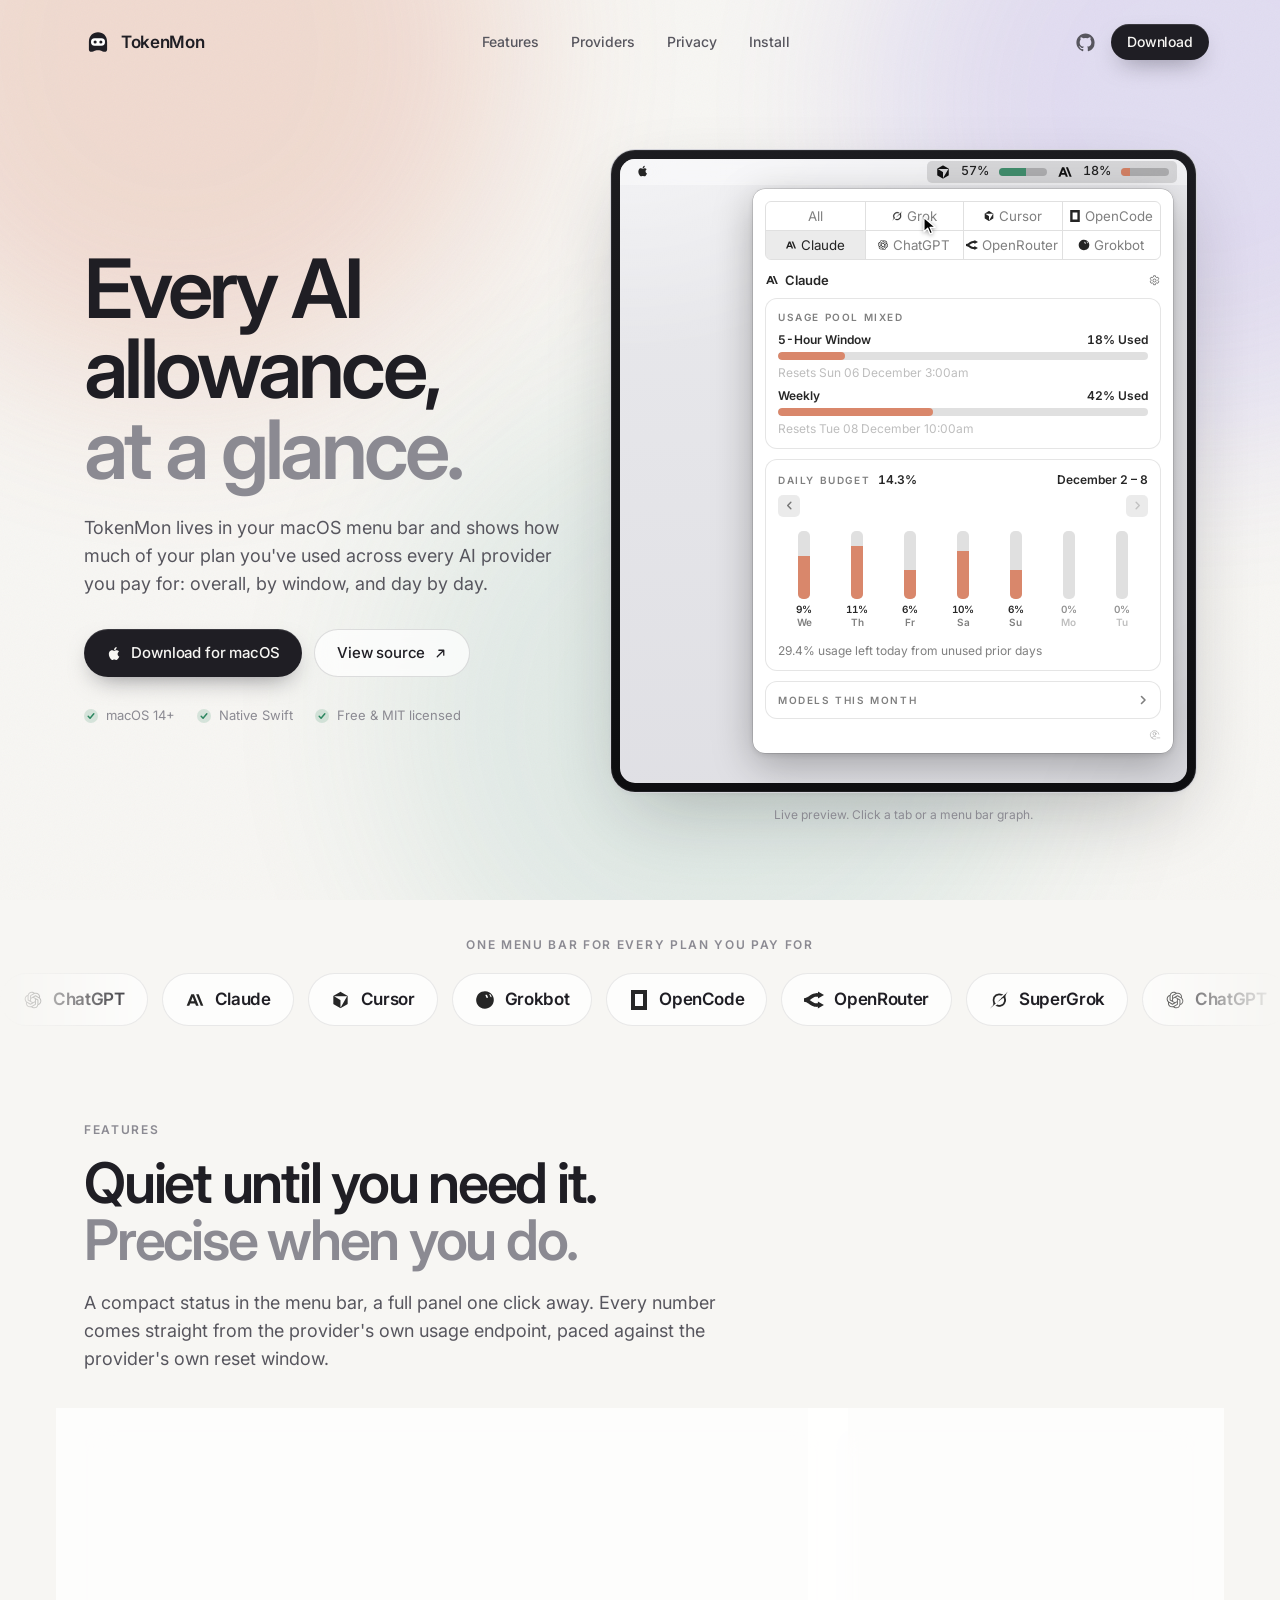
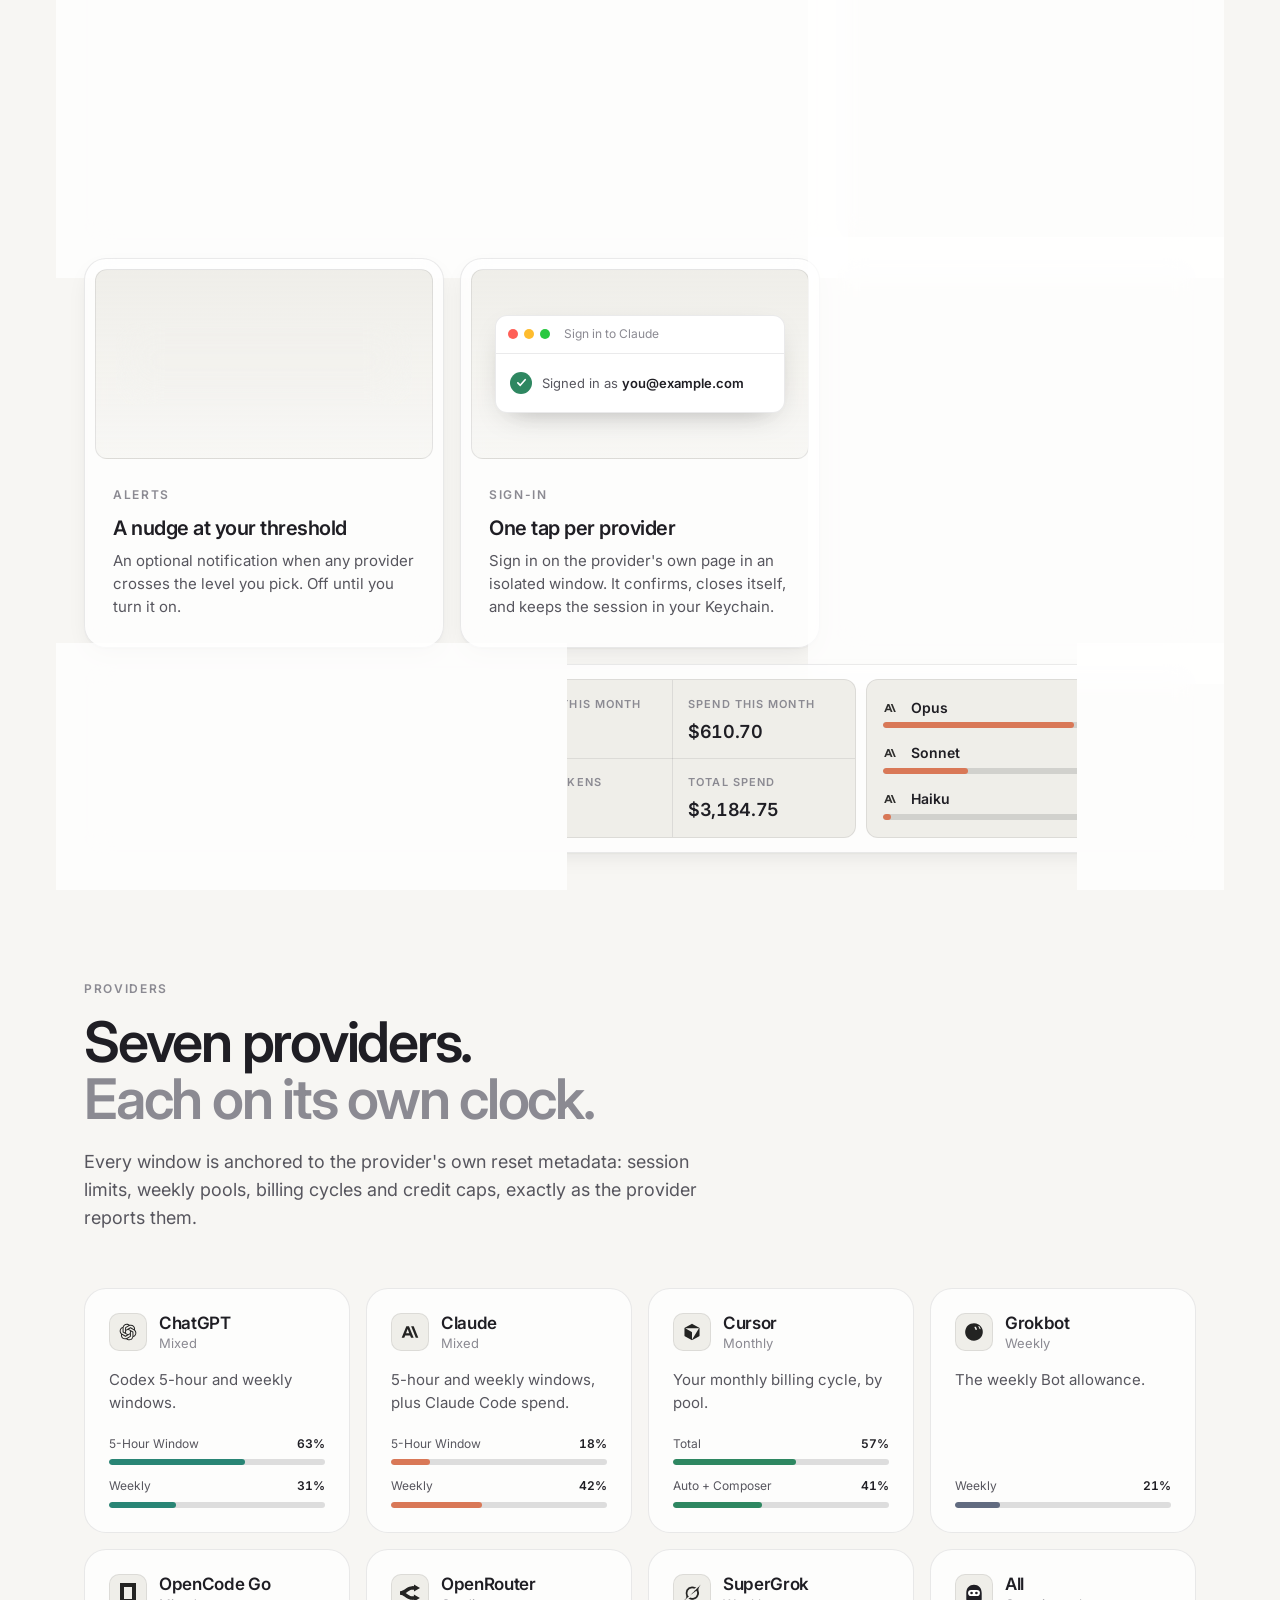
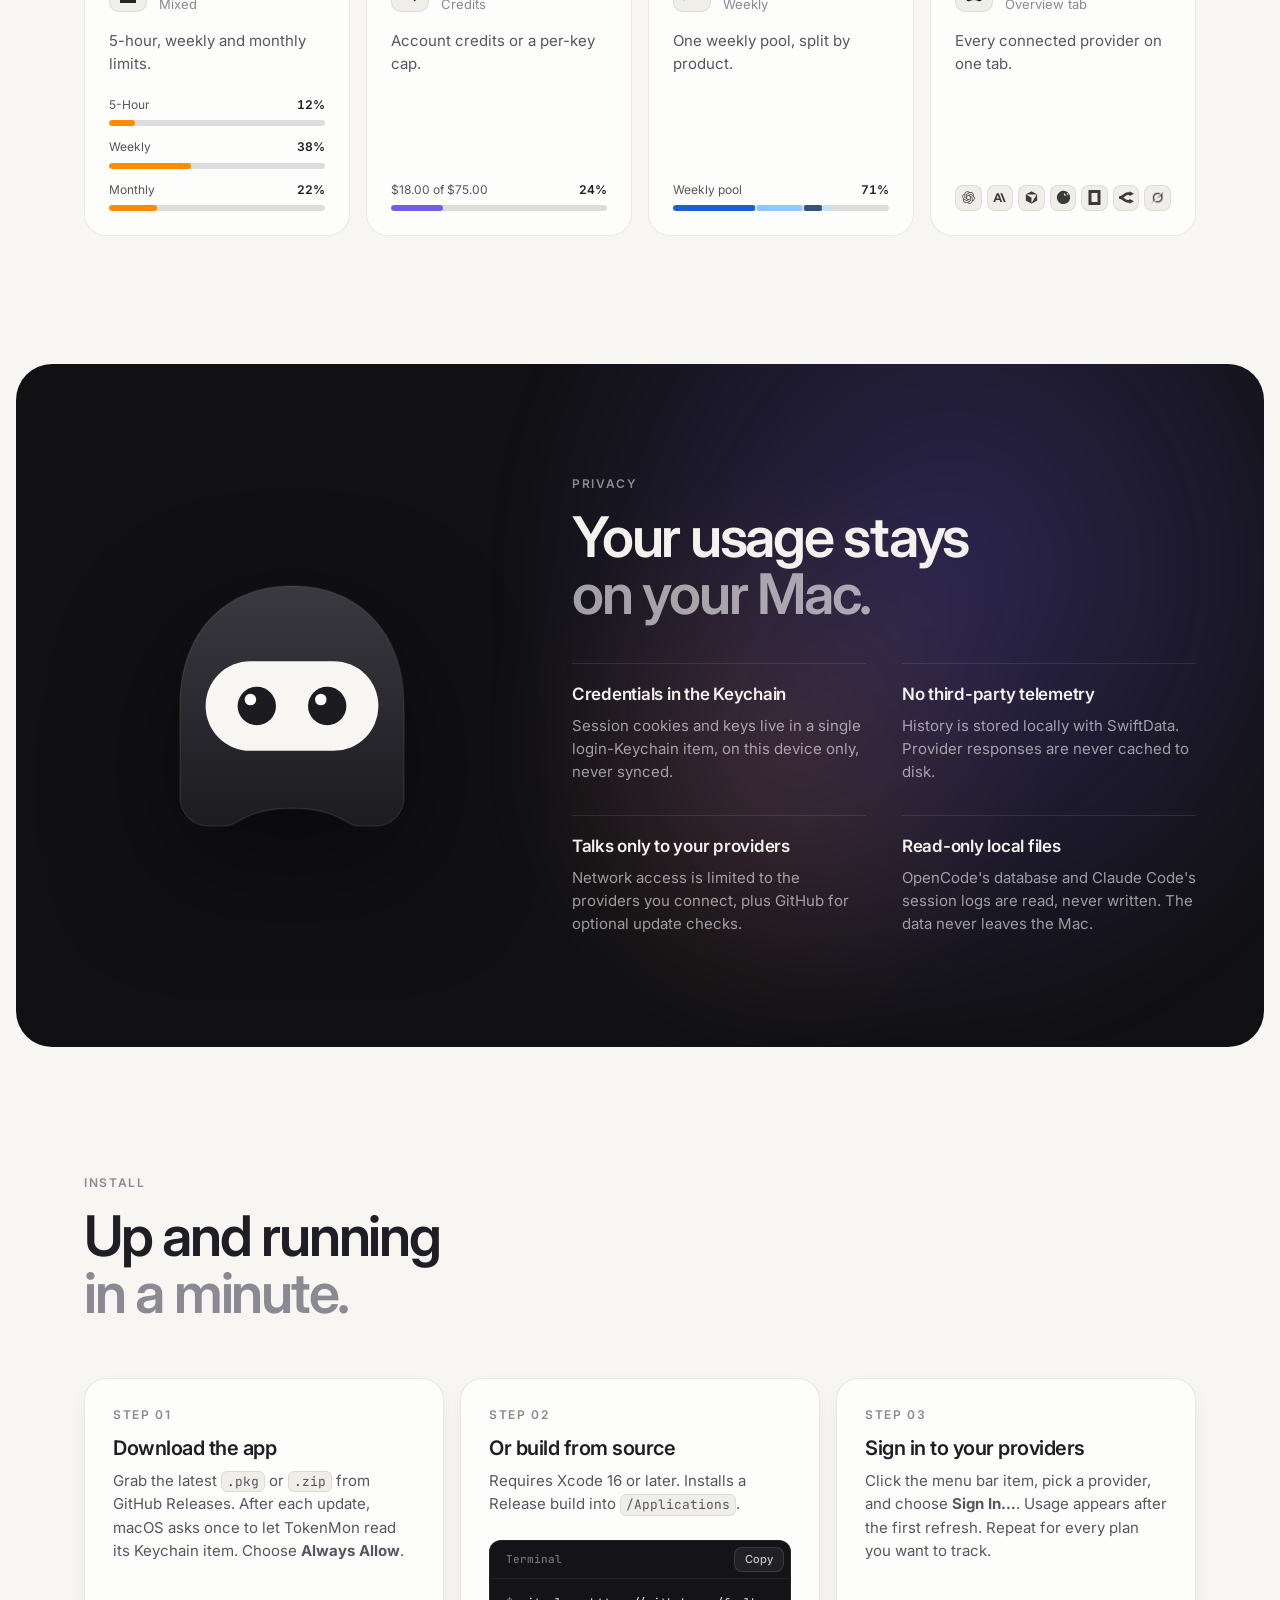
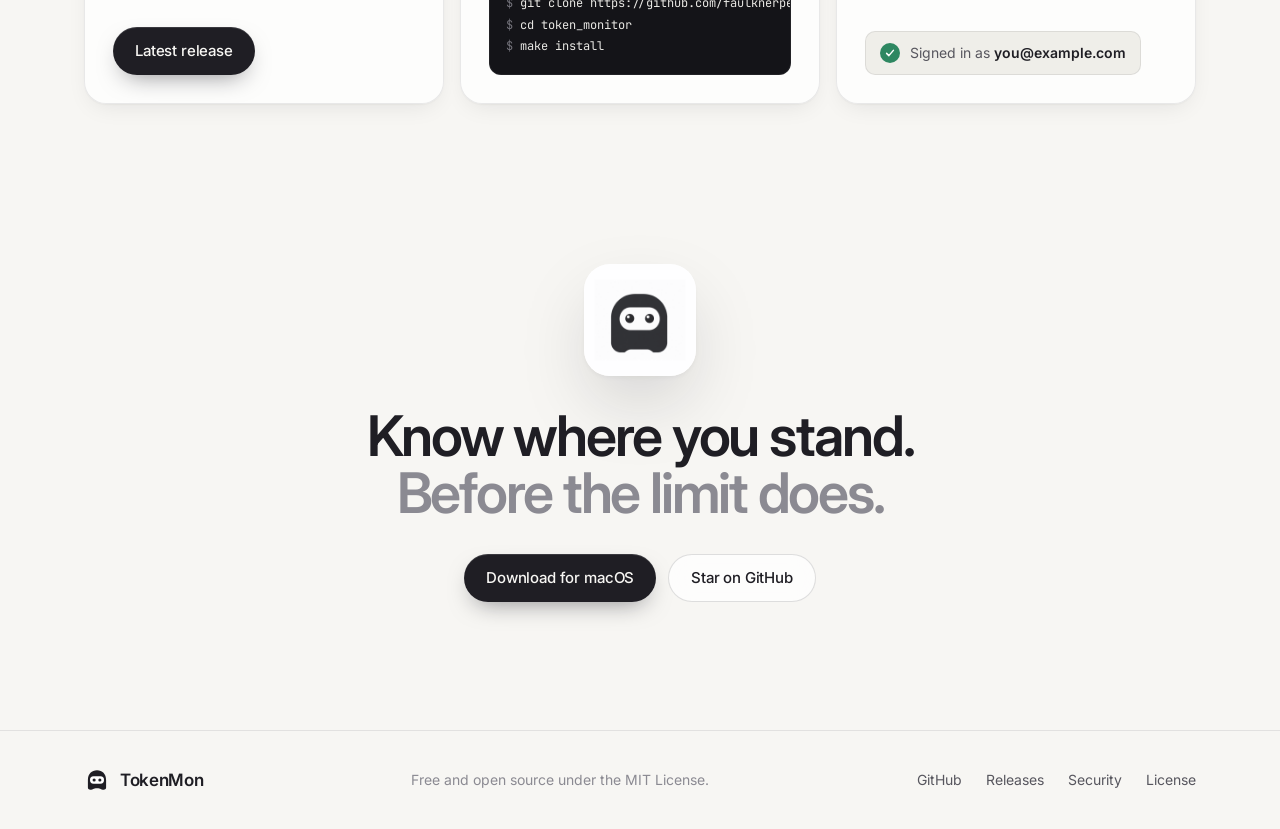
==== commit 8a37701a: "Drop the serif italic accent from headings Headings now use Inter throughout; the second line is set" ====
--- a/index.html
+++ b/index.html
@@ -14,7 +14,7 @@
   <link rel="apple-touch-icon" href="assets/app-icon.png">
   <link rel="preconnect" href="https://fonts.googleapis.com">
   <link rel="preconnect" href="https://fonts.gstatic.com" crossorigin>
-  <link href="https://fonts.googleapis.com/css2?family=Inter:wght@400;500;600;700&family=Instrument+Serif:ital@0;1&family=JetBrains+Mono:wght@400;500&display=swap" rel="stylesheet">
+  <link href="https://fonts.googleapis.com/css2?family=Inter:wght@400;500;600;700&family=JetBrains+Mono:wght@400;500&display=swap" rel="stylesheet">
   <link rel="stylesheet" href="styles.css">
 </head>
 <body>
@@ -281,7 +281,10 @@
           <h3>Or build from source</h3>
           <p>Requires Xcode 16 or later. Installs a Release build into <code>/Applications</code>.</p>
           <div class="code">
-            <button class="code__copy" type="button" data-copy="git clone https://github.com/faulknerpearce/token_monitor.git&#10;cd token_monitor&#10;make install">Copy</button>
+            <div class="code__bar">
+              <span>Terminal</span>
+              <button class="code__copy" type="button" data-copy="git clone https://github.com/faulknerpearce/token_monitor.git&#10;cd token_monitor&#10;make install">Copy</button>
+            </div>
 <pre><code><span class="c-dim">$</span> git clone https://github.com/faulknerpearce/token_monitor.git
 <span class="c-dim">$</span> cd token_monitor
 <span class="c-dim">$</span> make install</code></pre>
@@ -294,7 +297,7 @@
           <p>Click the menu bar item, pick a provider, and choose <b>Sign In…</b>. Usage appears after the first refresh. Repeat for every plan you want to track.</p>
           <div class="signed">
             <span class="signed__check"><svg viewBox="0 0 16 16" aria-hidden="true"><path d="M3.5 8.5l3 3 6-7" fill="none" stroke="currentColor" stroke-width="2" stroke-linecap="round" stroke-linejoin="round"/></svg></span>
-            Signed in as <b>you@example.com</b>
+            <span>Signed in as <b>you@example.com</b></span>
           </div>
         </article>
       </div>
--- a/styles.css
+++ b/styles.css
@@ -26,7 +26,6 @@
   --ease-spring: cubic-bezier(0.34, 1.56, 0.64, 1);
 
   --font-sans: "Inter", -apple-system, BlinkMacSystemFont, "SF Pro Text", system-ui, sans-serif;
-  --font-serif: "Instrument Serif", "Iowan Old Style", Georgia, serif;
   --font-mono: "JetBrains Mono", ui-monospace, "SF Mono", Menlo, monospace;
 
   /* Type scale (site only; the .desk preview keeps the app's own point sizes) */
@@ -98,7 +97,7 @@
 img, svg { display: block; }
 h1, h2, h3, h4 { margin: 0; font-weight: 600; }
 h2 { font-size: var(--text-h2); letter-spacing: -0.04em; line-height: 1.02; }
-h2 em { font-size: 1.08em; color: var(--ink-2); }
+h1 em, h2 em { color: var(--ink-3); }
 h3 { font-size: var(--text-h3); letter-spacing: -0.025em; line-height: 1.25; }
 h4 { font-size: var(--text-h4); letter-spacing: -0.015em; line-height: 1.3; }
 p { margin: 0; }
@@ -111,7 +110,7 @@
   font-size: var(--text-caption); font-weight: 600; line-height: 1.4;
   letter-spacing: var(--tracking-label); text-transform: uppercase; color: var(--ink-3);
 }
-em { font-family: var(--font-serif); font-style: italic; font-weight: 400; letter-spacing: -0.01em; }
+em { font-style: normal; }
 code { font-family: var(--font-mono); font-size: 0.86em; padding: 0.1em 0.38em; border-radius: 6px; background: var(--bg-2); border: 1px solid var(--line); }
 ::selection { background: color-mix(in srgb, var(--accent) 30%, transparent); }
 
@@ -216,7 +215,6 @@
   font-size: var(--text-h1);
   letter-spacing: -0.045em; line-height: 0.98;
 }
-.hero__title em { font-size: 1.08em; letter-spacing: -0.02em; background: linear-gradient(100deg, var(--ink) 10%, var(--ink-2) 90%); -webkit-background-clip: text; background-clip: text; color: transparent; padding-right: 0.06em; }
 .hero__lede { margin-top: 24px; max-width: 30em; font-size: var(--text-lede); color: var(--ink-2); }
 .cta { margin-top: 32px; display: flex; flex-wrap: wrap; gap: 12px; }
 .hero__meta { margin: 28px 0 0; padding: 0; list-style: none; display: flex; flex-wrap: wrap; gap: 8px 22px; font-size: var(--text-meta); color: var(--ink-3); }
@@ -658,11 +656,15 @@
 .install__card p { margin-top: 8px; color: var(--ink-2); flex: 1; }
 .install__card .btn, .code, .signed { margin-top: 24px; }
 .code { position: relative; width: 100%; border-radius: var(--radius-md); background: #141418; border: 1px solid rgba(255, 255, 255, 0.06); overflow: hidden; }
-.code pre { margin: 0; padding: 18px; overflow-x: auto; font: var(--text-caption)/1.8 var(--font-mono); color: #e9e8e4; }
+.code__bar {
+  display: flex; align-items: center; justify-content: space-between;
+  padding: 6px 6px 6px 16px; border-bottom: 1px solid rgba(255, 255, 255, 0.06);
+  font: 500 var(--text-micro)/1.4 var(--font-mono); color: #75747c;
+}
+.code pre { margin: 0; padding: 14px 16px 16px; overflow-x: auto; font: var(--text-caption)/1.8 var(--font-mono); color: #e9e8e4; }
 .code code { padding: 0; border: 0; background: none; font-size: inherit; }
 .c-dim { color: #75747c; user-select: none; }
 .code__copy {
-  position: absolute; top: 8px; right: 8px; z-index: 1;
   padding: 4px 10px; border-radius: 8px; border: 1px solid rgba(255, 255, 255, 0.12); background: rgba(255, 255, 255, 0.06);
   font: 500 var(--text-micro)/1.4 var(--font-sans); color: rgba(255, 255, 255, 0.75); cursor: pointer;
   transition: background 0.25s, color 0.25s;
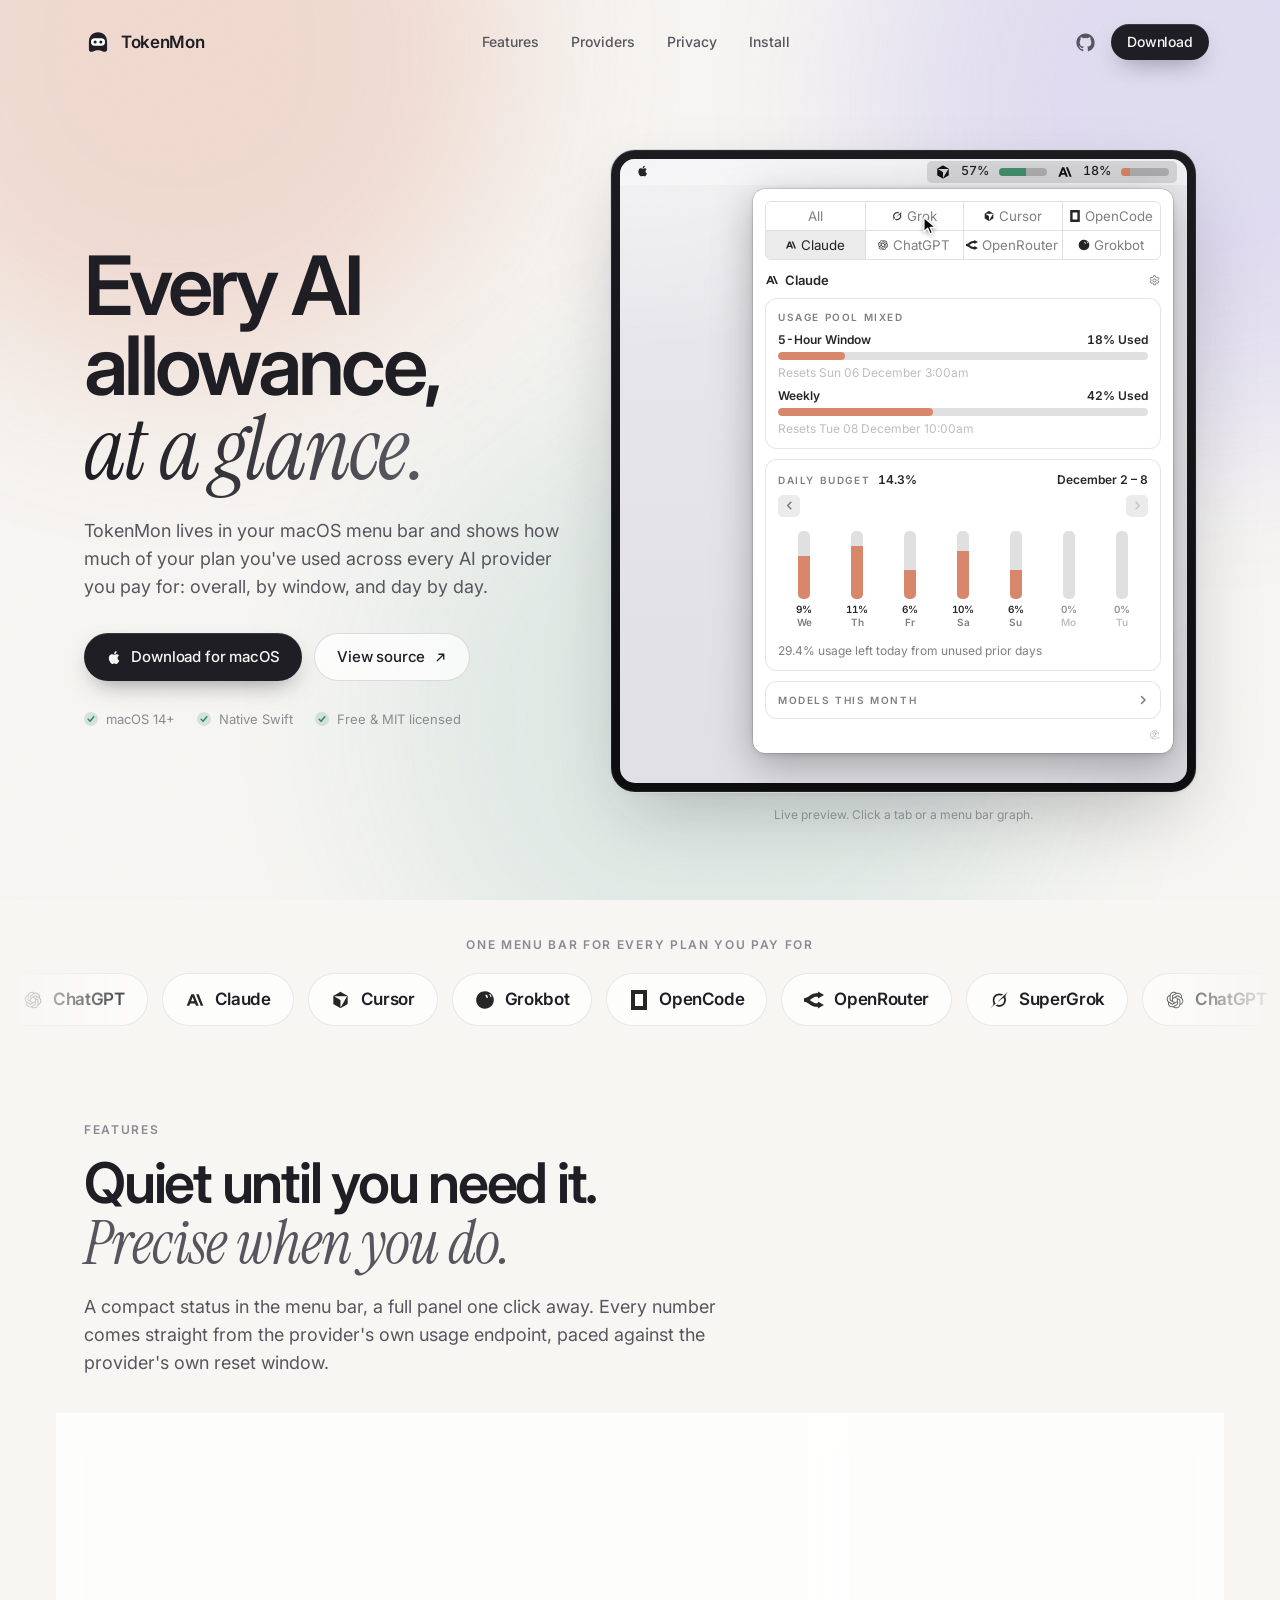
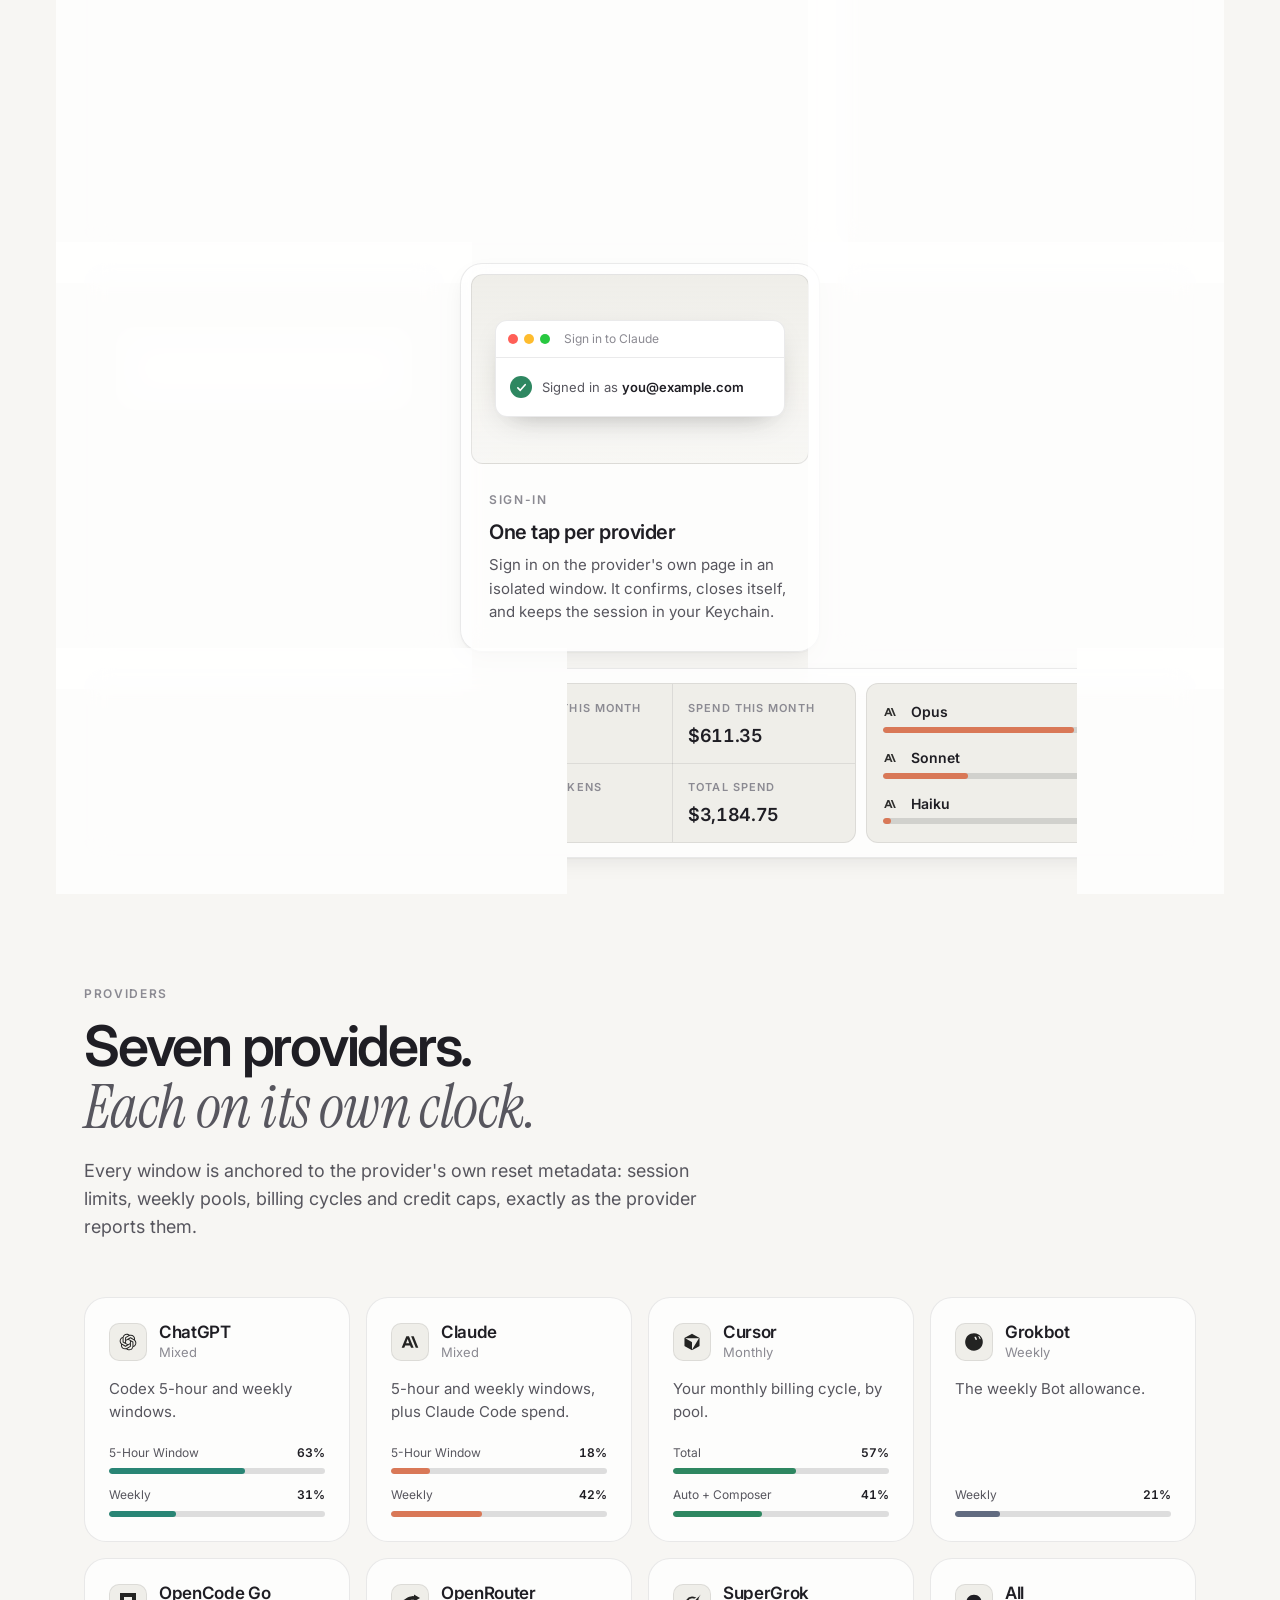
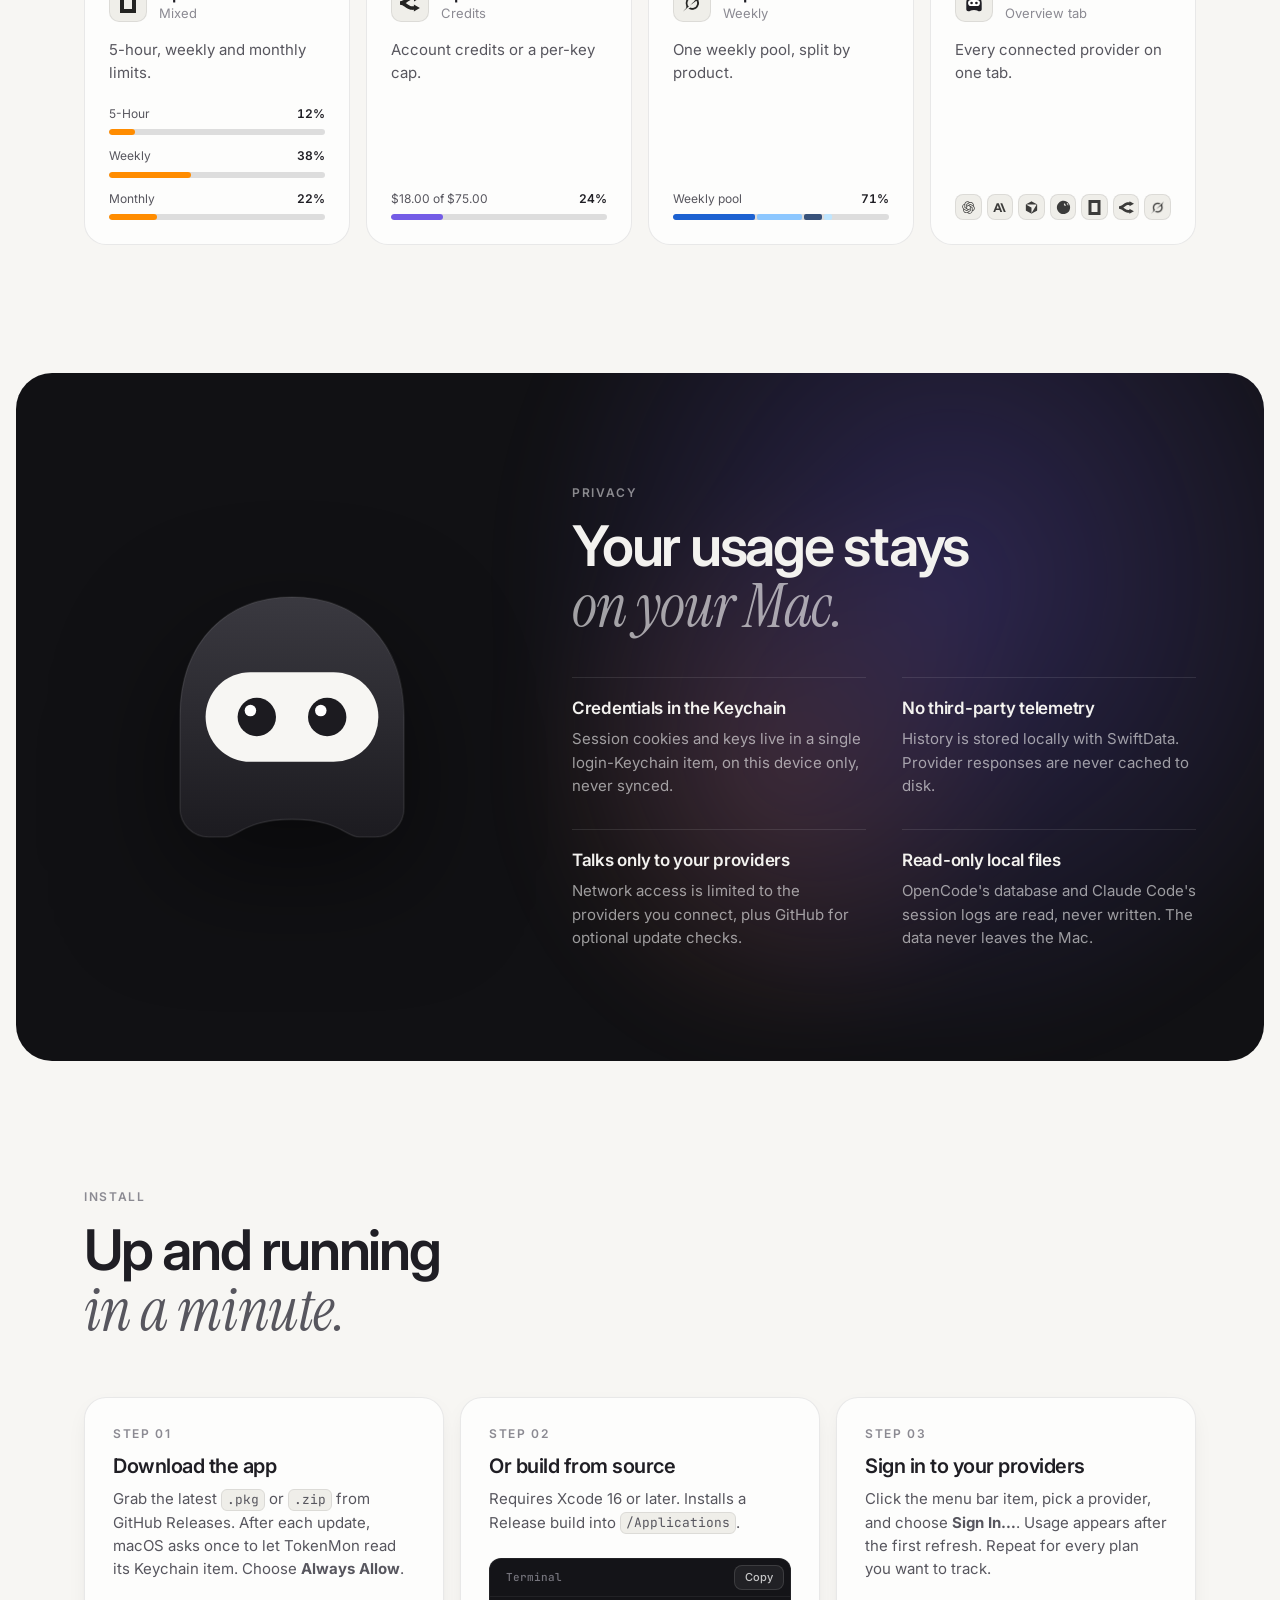
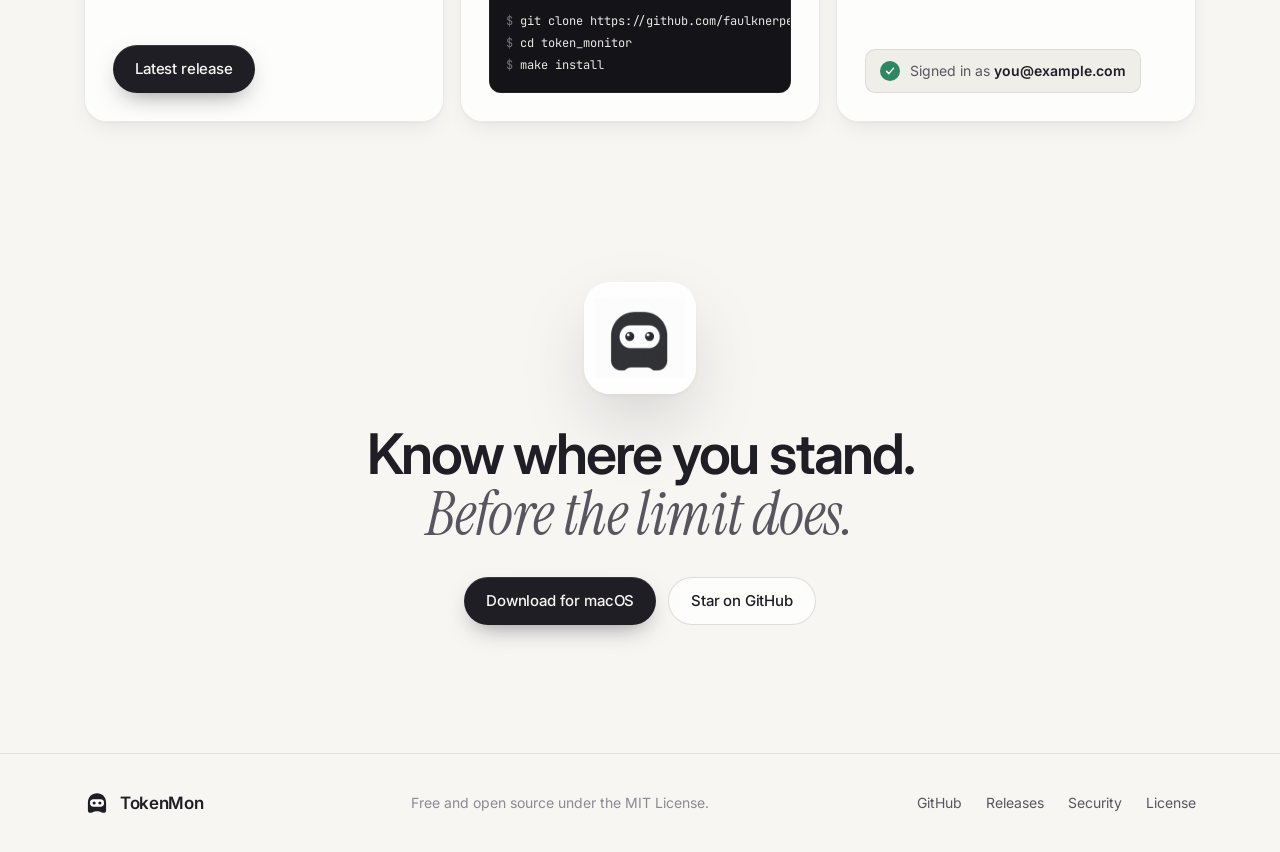
==== commit dbe21eae: "Move the install Copy button into a terminal bar The button overlapped the git clone line. Also wrap" ====
--- a/index.html
+++ b/index.html
@@ -14,7 +14,7 @@
   <link rel="apple-touch-icon" href="assets/app-icon.png">
   <link rel="preconnect" href="https://fonts.googleapis.com">
   <link rel="preconnect" href="https://fonts.gstatic.com" crossorigin>
-  <link href="https://fonts.googleapis.com/css2?family=Inter:wght@400;500;600;700&family=JetBrains+Mono:wght@400;500&display=swap" rel="stylesheet">
+  <link href="https://fonts.googleapis.com/css2?family=Inter:wght@400;500;600;700&family=Instrument+Serif:ital@0;1&family=JetBrains+Mono:wght@400;500&display=swap" rel="stylesheet">
   <link rel="stylesheet" href="styles.css">
 </head>
 <body>
--- a/styles.css
+++ b/styles.css
@@ -26,6 +26,7 @@
   --ease-spring: cubic-bezier(0.34, 1.56, 0.64, 1);
 
   --font-sans: "Inter", -apple-system, BlinkMacSystemFont, "SF Pro Text", system-ui, sans-serif;
+  --font-serif: "Instrument Serif", "Iowan Old Style", Georgia, serif;
   --font-mono: "JetBrains Mono", ui-monospace, "SF Mono", Menlo, monospace;
 
   /* Type scale (site only; the .desk preview keeps the app's own point sizes) */
@@ -97,7 +98,7 @@
 img, svg { display: block; }
 h1, h2, h3, h4 { margin: 0; font-weight: 600; }
 h2 { font-size: var(--text-h2); letter-spacing: -0.04em; line-height: 1.02; }
-h1 em, h2 em { color: var(--ink-3); }
+h2 em { font-size: 1.08em; color: var(--ink-2); }
 h3 { font-size: var(--text-h3); letter-spacing: -0.025em; line-height: 1.25; }
 h4 { font-size: var(--text-h4); letter-spacing: -0.015em; line-height: 1.3; }
 p { margin: 0; }
@@ -110,7 +111,7 @@
   font-size: var(--text-caption); font-weight: 600; line-height: 1.4;
   letter-spacing: var(--tracking-label); text-transform: uppercase; color: var(--ink-3);
 }
-em { font-style: normal; }
+em { font-family: var(--font-serif); font-style: italic; font-weight: 400; letter-spacing: -0.01em; }
 code { font-family: var(--font-mono); font-size: 0.86em; padding: 0.1em 0.38em; border-radius: 6px; background: var(--bg-2); border: 1px solid var(--line); }
 ::selection { background: color-mix(in srgb, var(--accent) 30%, transparent); }
 
@@ -215,6 +216,7 @@
   font-size: var(--text-h1);
   letter-spacing: -0.045em; line-height: 0.98;
 }
+.hero__title em { font-size: 1.08em; letter-spacing: -0.02em; background: linear-gradient(100deg, var(--ink) 10%, var(--ink-2) 90%); -webkit-background-clip: text; background-clip: text; color: transparent; padding-right: 0.06em; }
 .hero__lede { margin-top: 24px; max-width: 30em; font-size: var(--text-lede); color: var(--ink-2); }
 .cta { margin-top: 32px; display: flex; flex-wrap: wrap; gap: 12px; }
 .hero__meta { margin: 28px 0 0; padding: 0; list-style: none; display: flex; flex-wrap: wrap; gap: 8px 22px; font-size: var(--text-meta); color: var(--ink-3); }
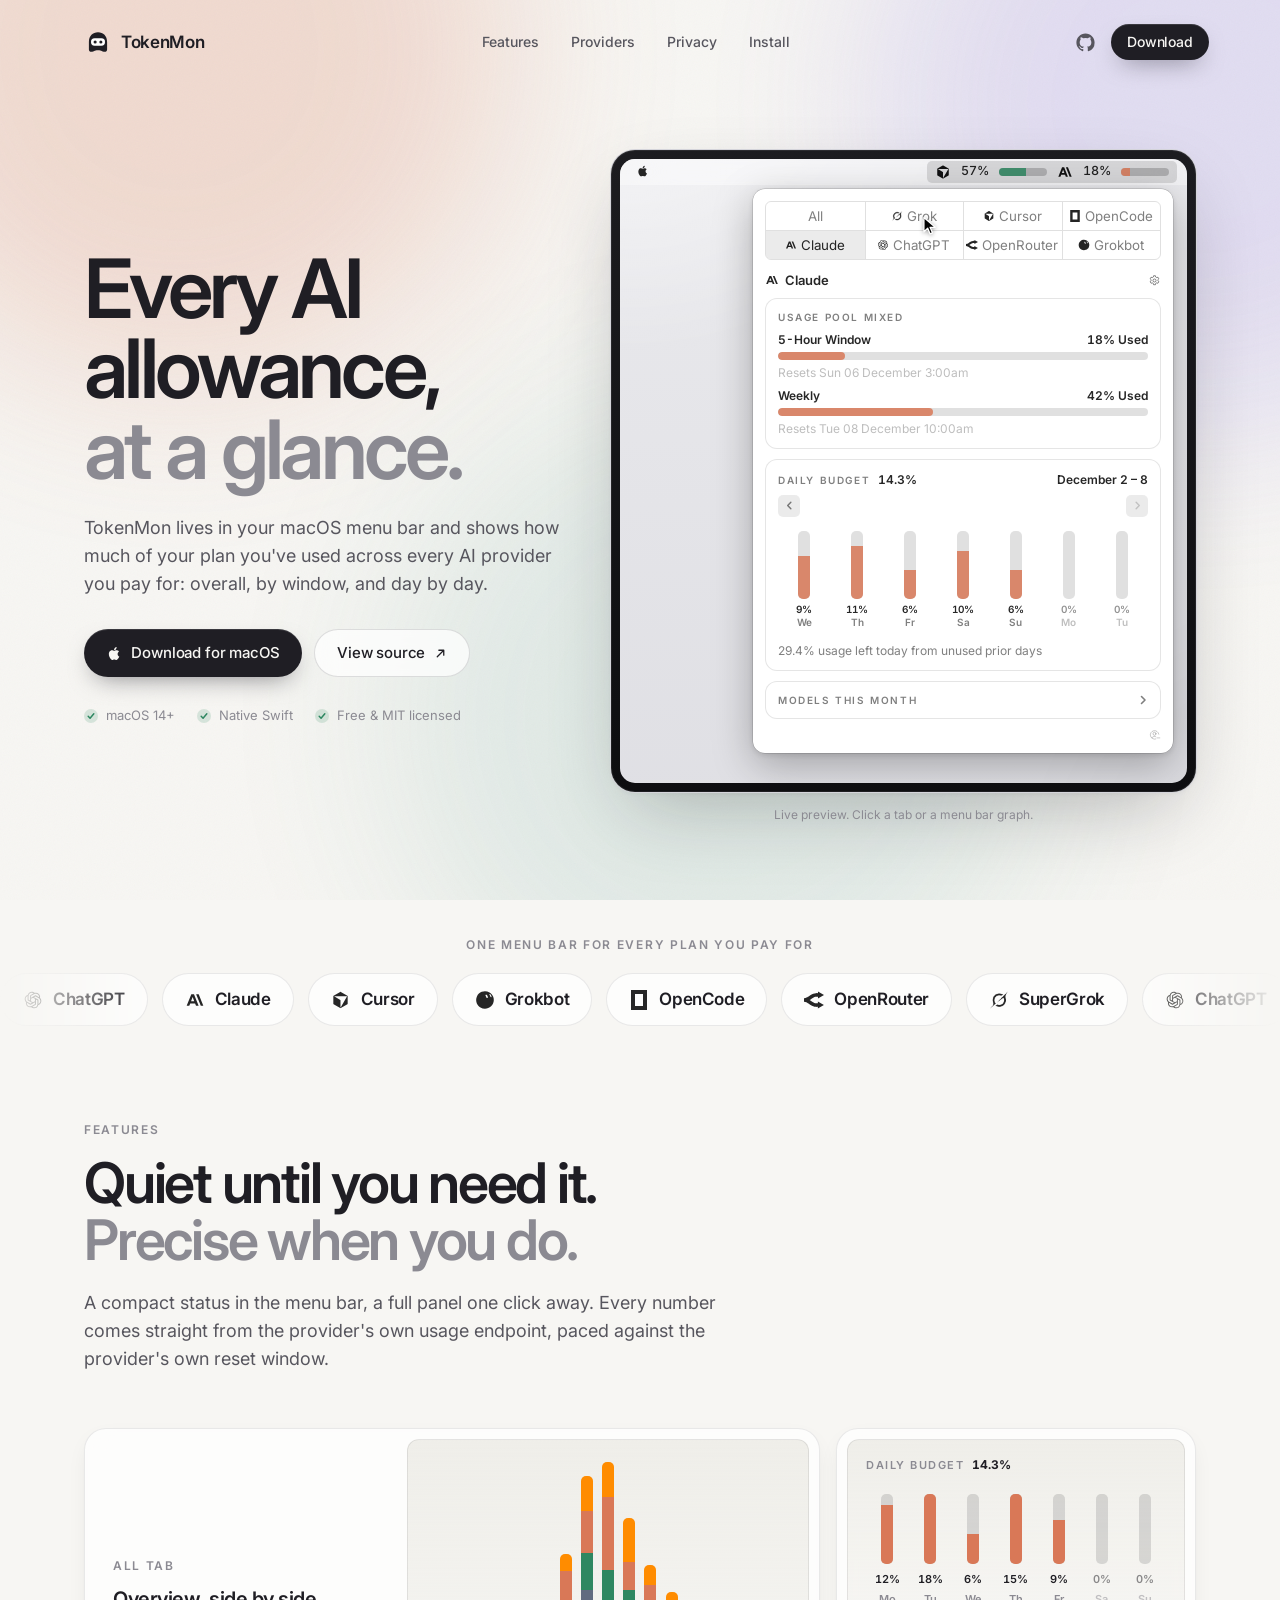
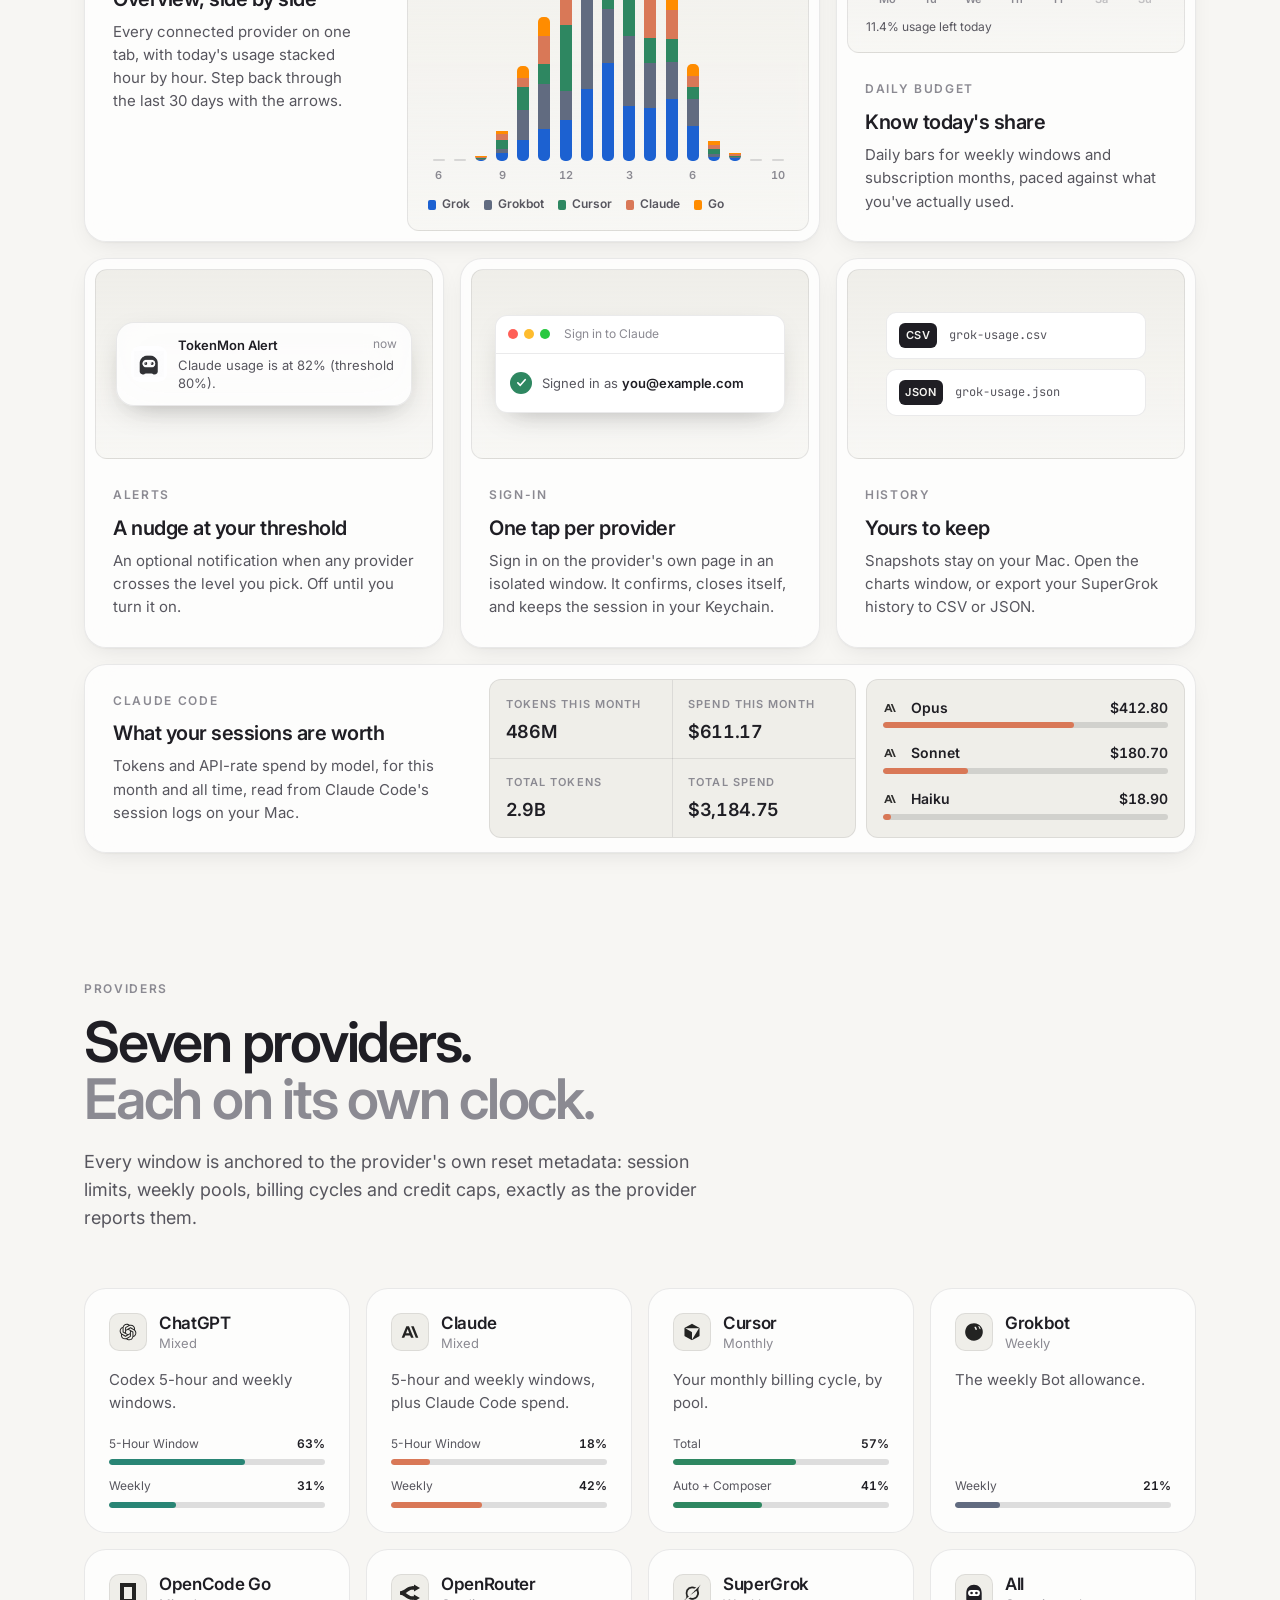
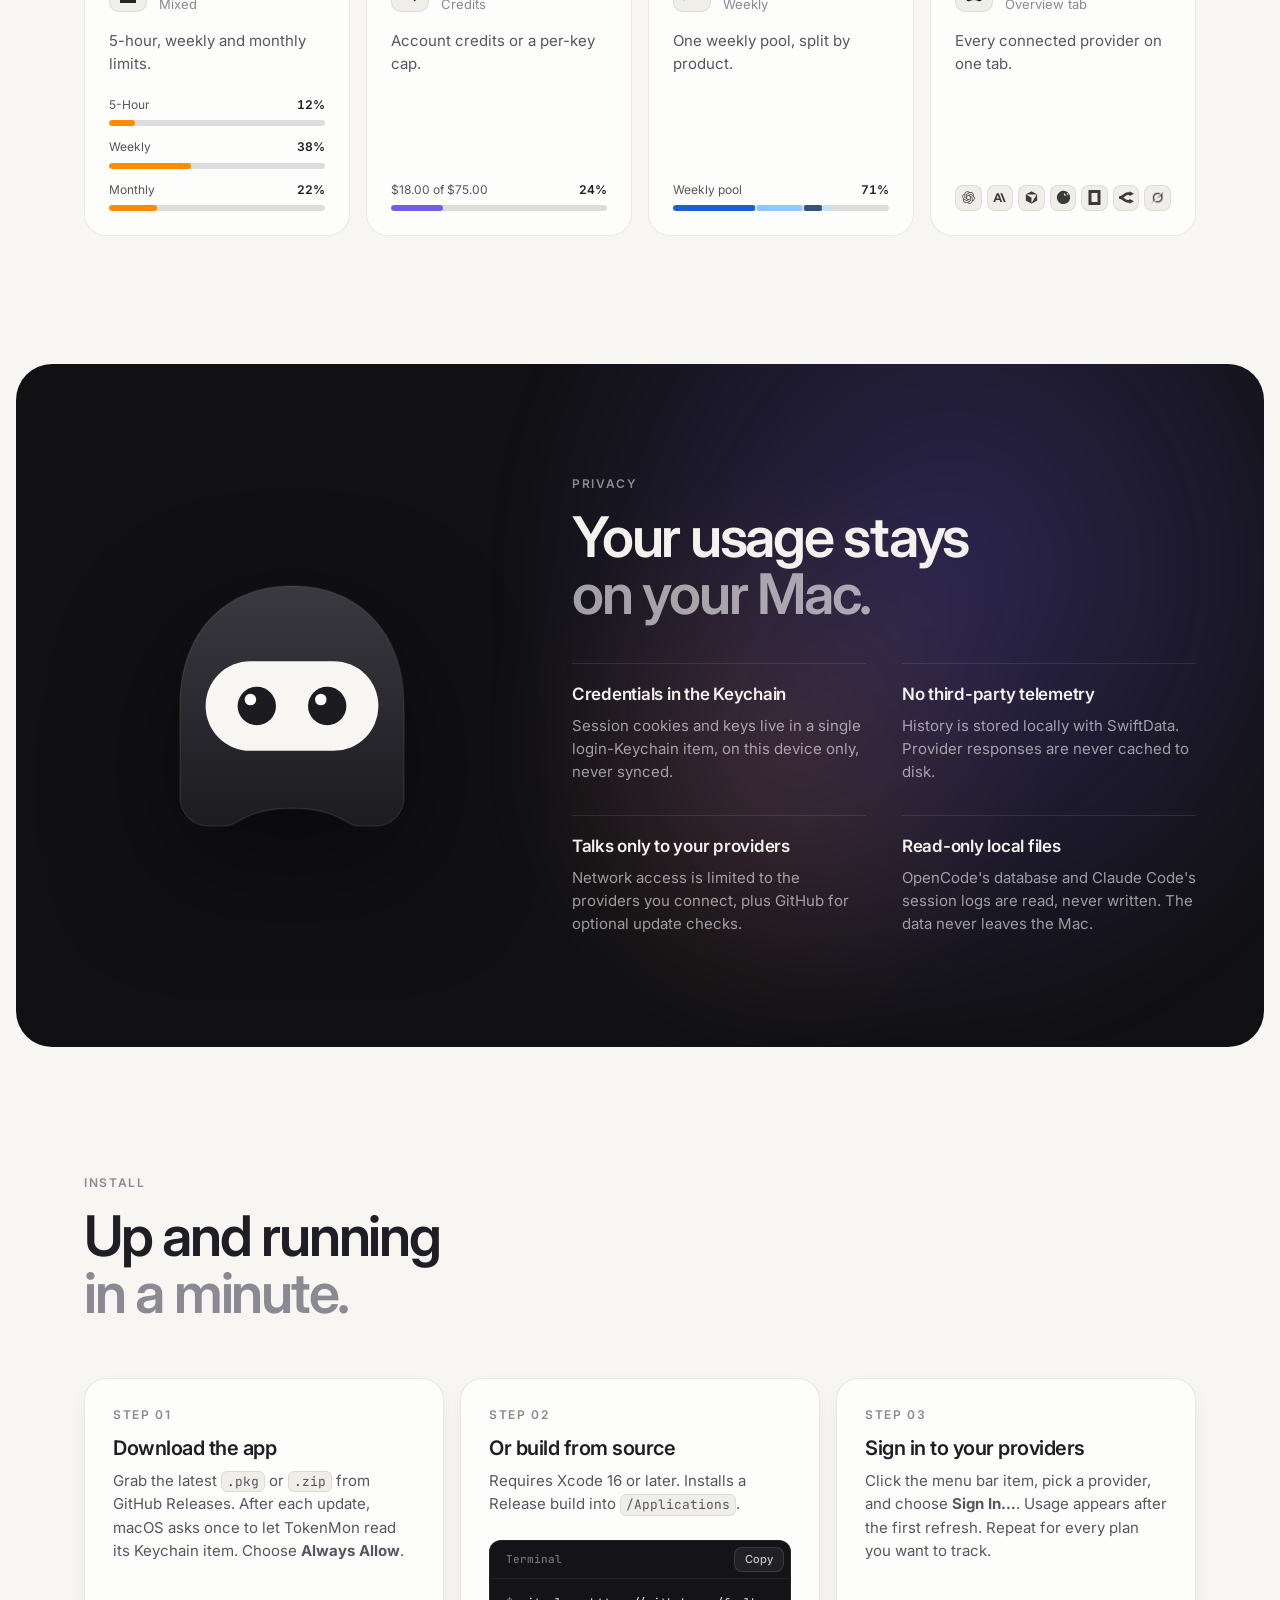
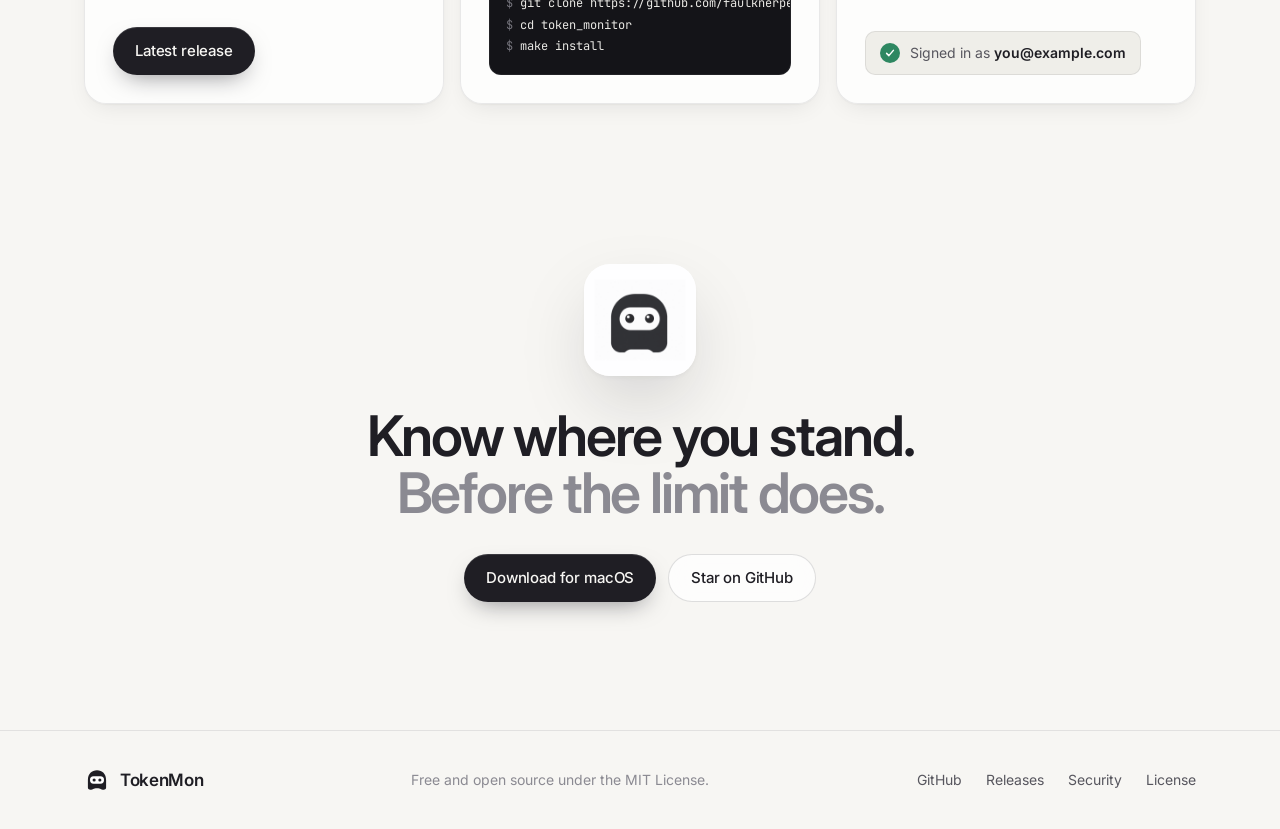
==== commit 98c5ae1a: "Merge pull request #1 from faulknerpearce/polish/typography-layout Polish typography, structure and " ====
--- a/index.html
+++ b/index.html
@@ -14,7 +14,7 @@
   <link rel="apple-touch-icon" href="assets/app-icon.png">
   <link rel="preconnect" href="https://fonts.googleapis.com">
   <link rel="preconnect" href="https://fonts.gstatic.com" crossorigin>
-  <link href="https://fonts.googleapis.com/css2?family=Inter:wght@400;500;600;700&family=Instrument+Serif:ital@0;1&family=JetBrains+Mono:wght@400;500&display=swap" rel="stylesheet">
+  <link href="https://fonts.googleapis.com/css2?family=Inter:wght@400;500;600;700&family=JetBrains+Mono:wght@400;500&display=swap" rel="stylesheet">
   <link rel="stylesheet" href="styles.css">
 </head>
 <body>
--- a/styles.css
+++ b/styles.css
@@ -26,7 +26,6 @@
   --ease-spring: cubic-bezier(0.34, 1.56, 0.64, 1);
 
   --font-sans: "Inter", -apple-system, BlinkMacSystemFont, "SF Pro Text", system-ui, sans-serif;
-  --font-serif: "Instrument Serif", "Iowan Old Style", Georgia, serif;
   --font-mono: "JetBrains Mono", ui-monospace, "SF Mono", Menlo, monospace;
 
   /* Type scale (site only; the .desk preview keeps the app's own point sizes) */
@@ -98,7 +97,7 @@
 img, svg { display: block; }
 h1, h2, h3, h4 { margin: 0; font-weight: 600; }
 h2 { font-size: var(--text-h2); letter-spacing: -0.04em; line-height: 1.02; }
-h2 em { font-size: 1.08em; color: var(--ink-2); }
+h1 em, h2 em { color: var(--ink-3); }
 h3 { font-size: var(--text-h3); letter-spacing: -0.025em; line-height: 1.25; }
 h4 { font-size: var(--text-h4); letter-spacing: -0.015em; line-height: 1.3; }
 p { margin: 0; }
@@ -111,7 +110,7 @@
   font-size: var(--text-caption); font-weight: 600; line-height: 1.4;
   letter-spacing: var(--tracking-label); text-transform: uppercase; color: var(--ink-3);
 }
-em { font-family: var(--font-serif); font-style: italic; font-weight: 400; letter-spacing: -0.01em; }
+em { font-style: normal; }
 code { font-family: var(--font-mono); font-size: 0.86em; padding: 0.1em 0.38em; border-radius: 6px; background: var(--bg-2); border: 1px solid var(--line); }
 ::selection { background: color-mix(in srgb, var(--accent) 30%, transparent); }
 
@@ -216,7 +215,6 @@
   font-size: var(--text-h1);
   letter-spacing: -0.045em; line-height: 0.98;
 }
-.hero__title em { font-size: 1.08em; letter-spacing: -0.02em; background: linear-gradient(100deg, var(--ink) 10%, var(--ink-2) 90%); -webkit-background-clip: text; background-clip: text; color: transparent; padding-right: 0.06em; }
 .hero__lede { margin-top: 24px; max-width: 30em; font-size: var(--text-lede); color: var(--ink-2); }
 .cta { margin-top: 32px; display: flex; flex-wrap: wrap; gap: 12px; }
 .hero__meta { margin: 28px 0 0; padding: 0; list-style: none; display: flex; flex-wrap: wrap; gap: 8px 22px; font-size: var(--text-meta); color: var(--ink-3); }
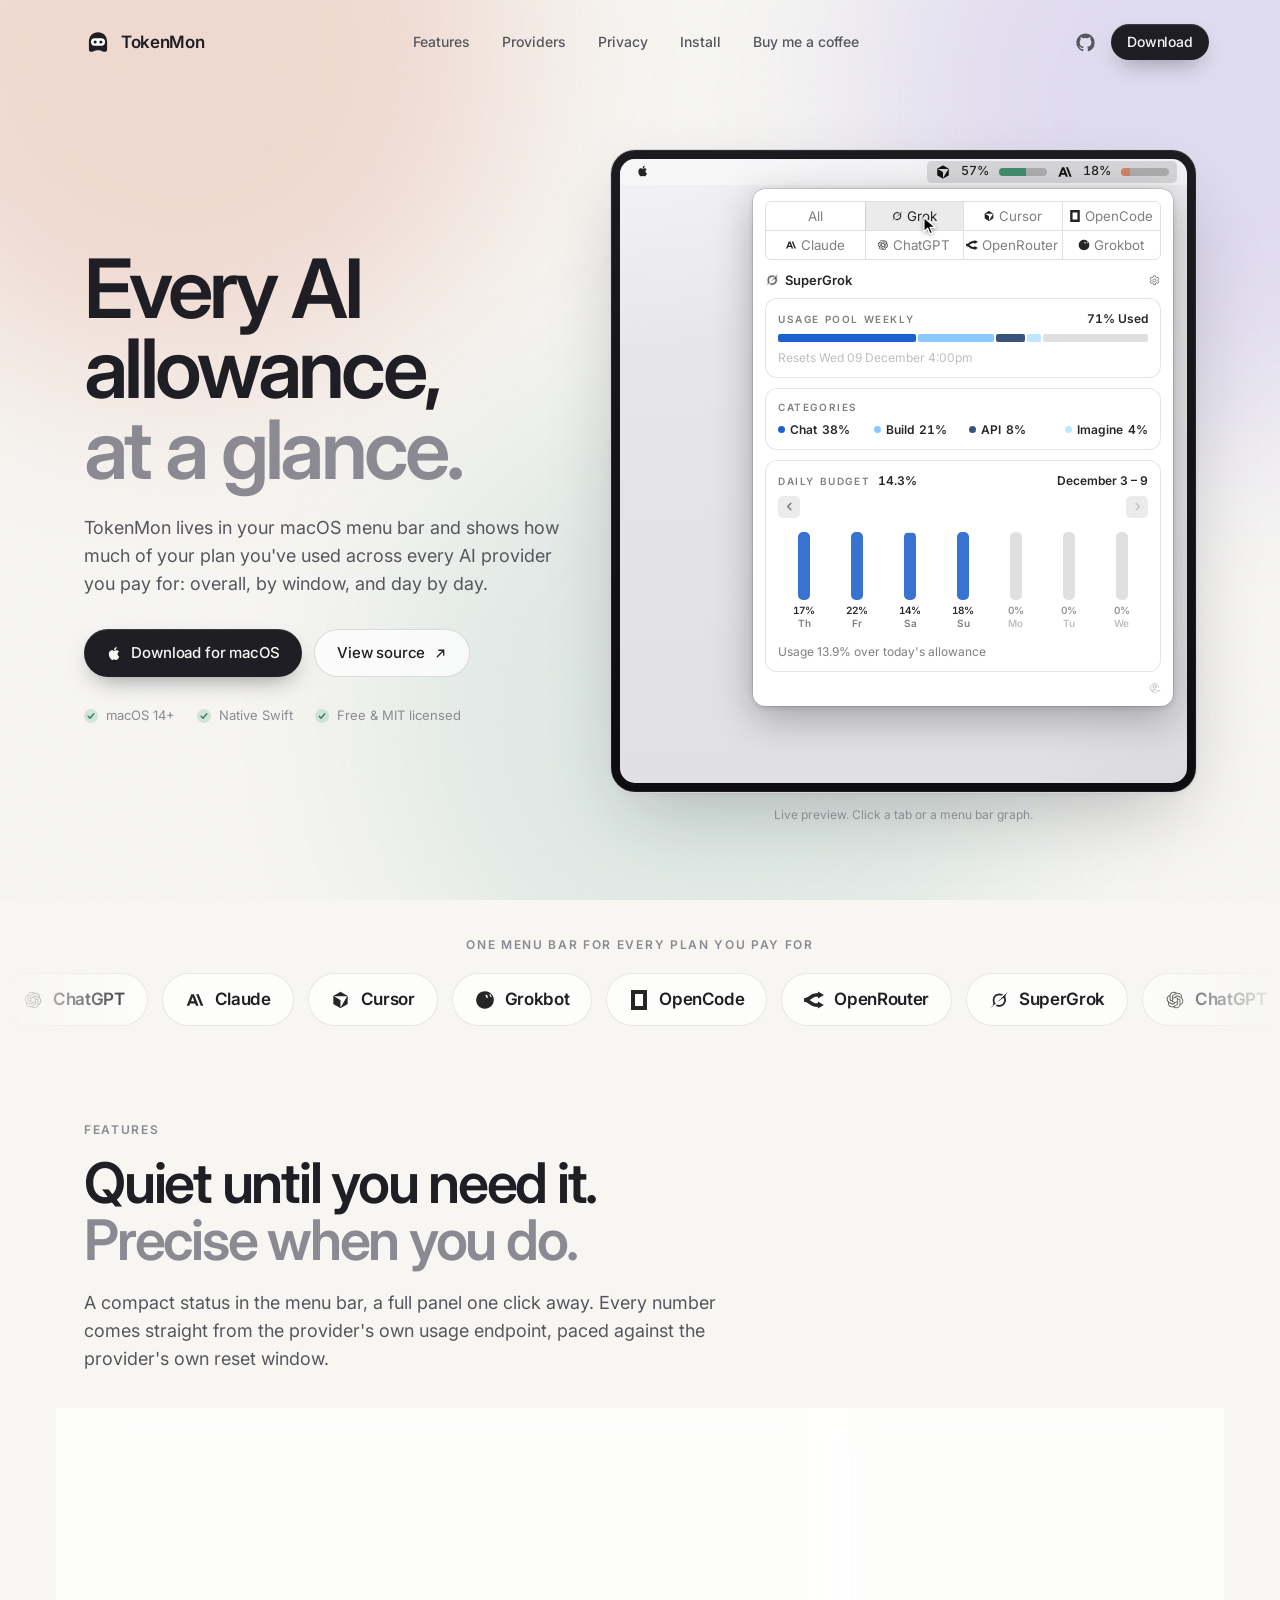
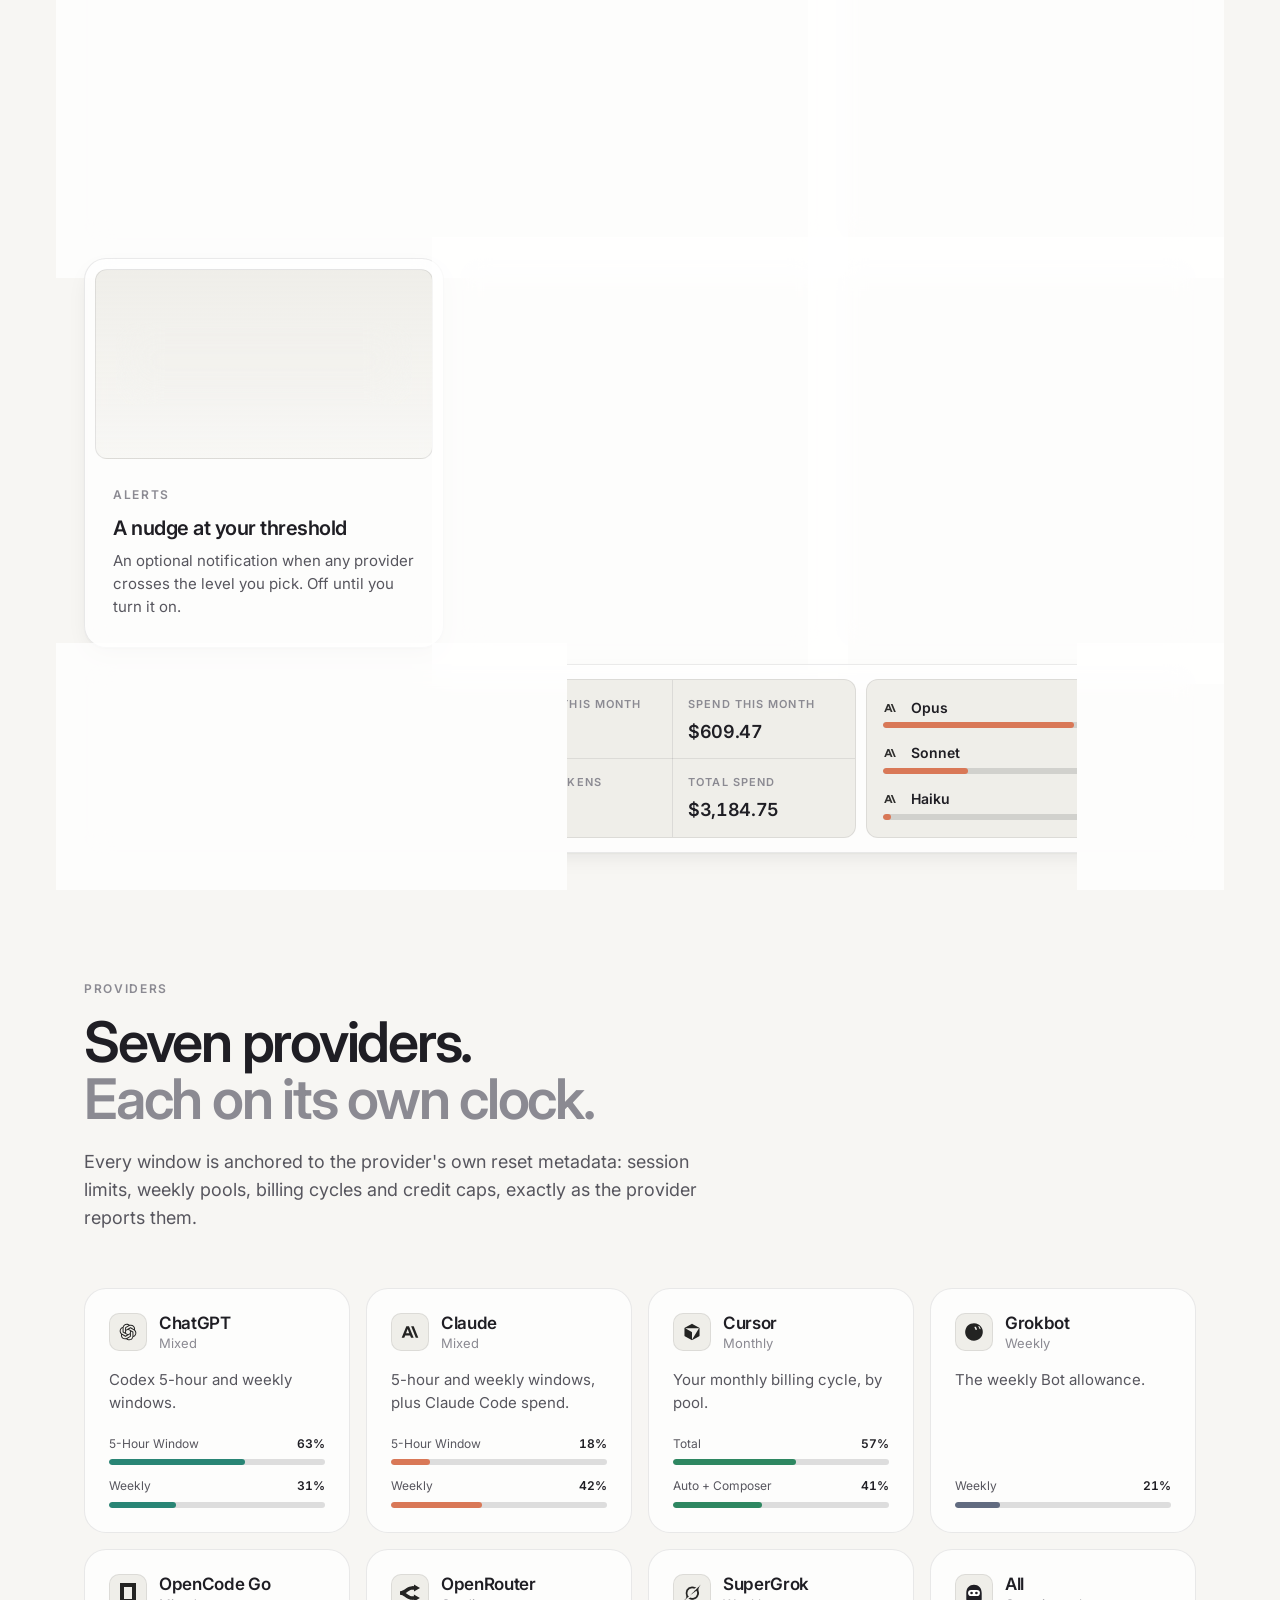
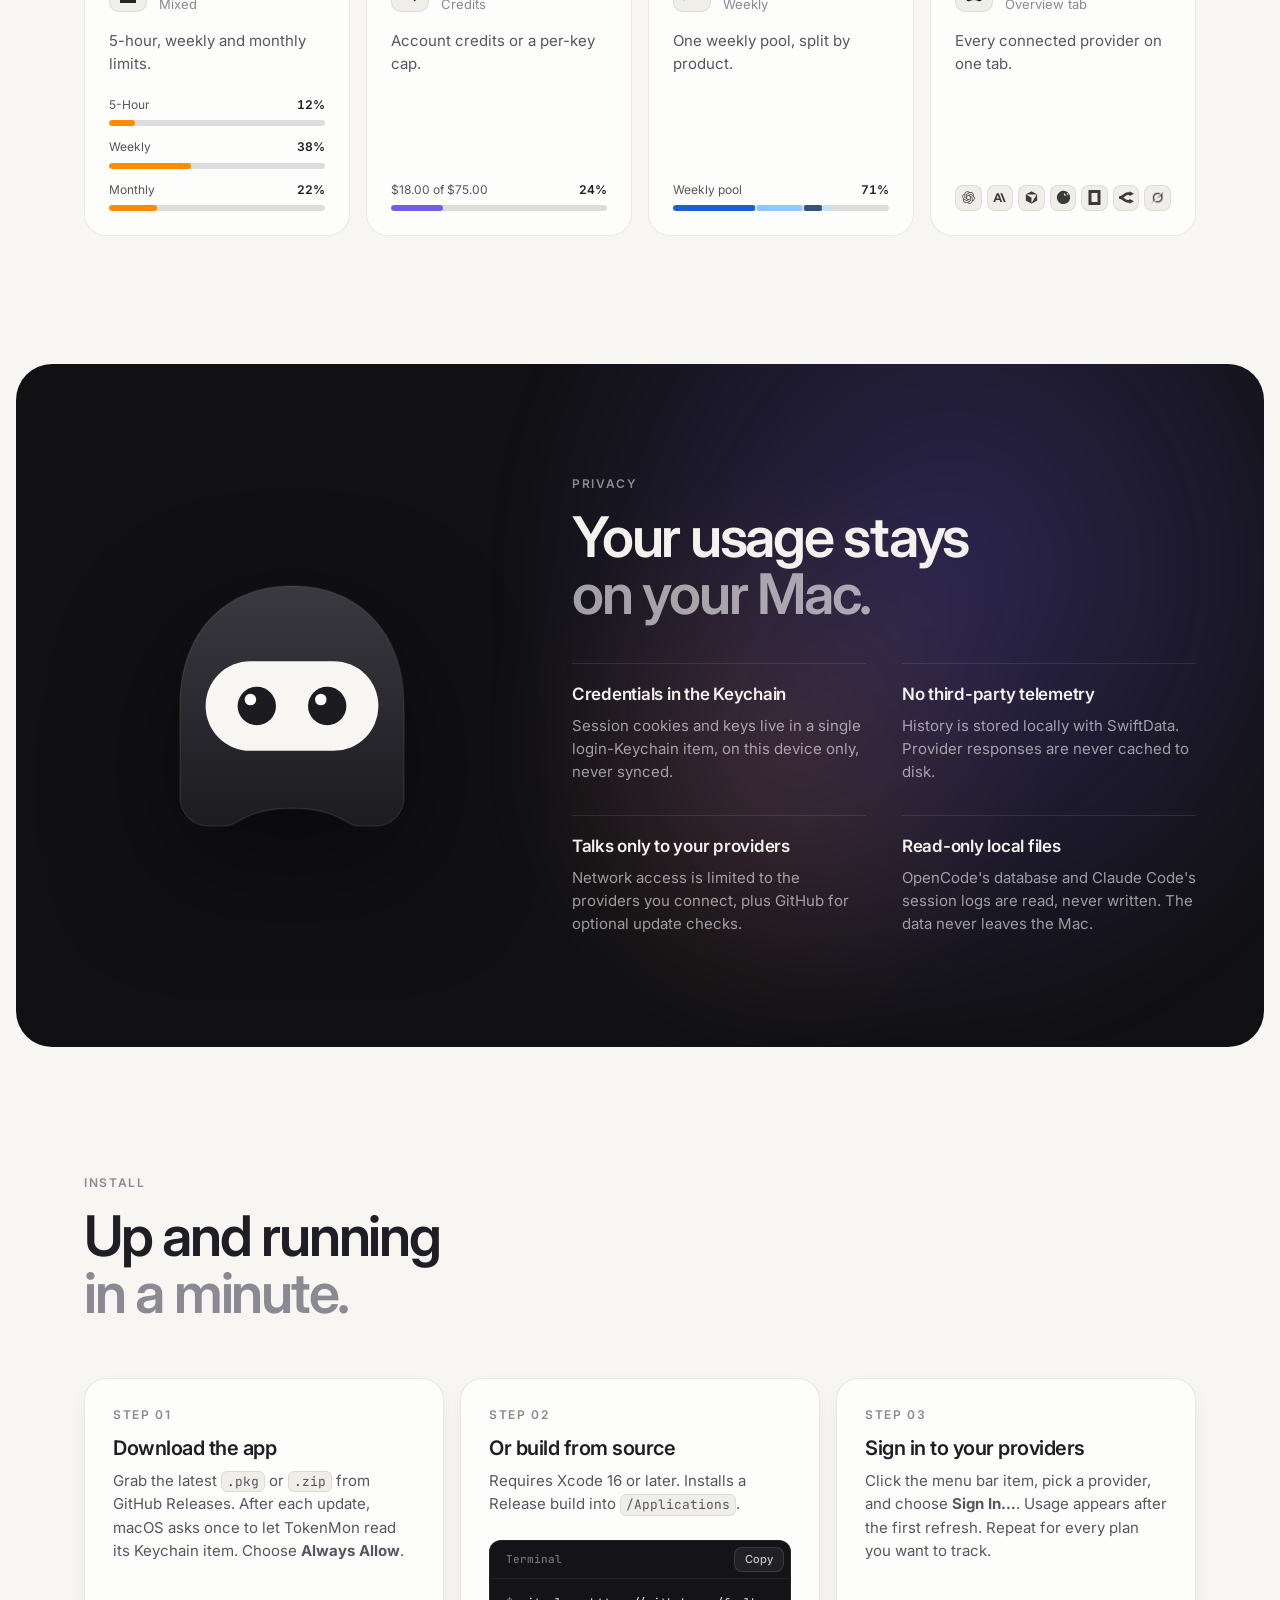
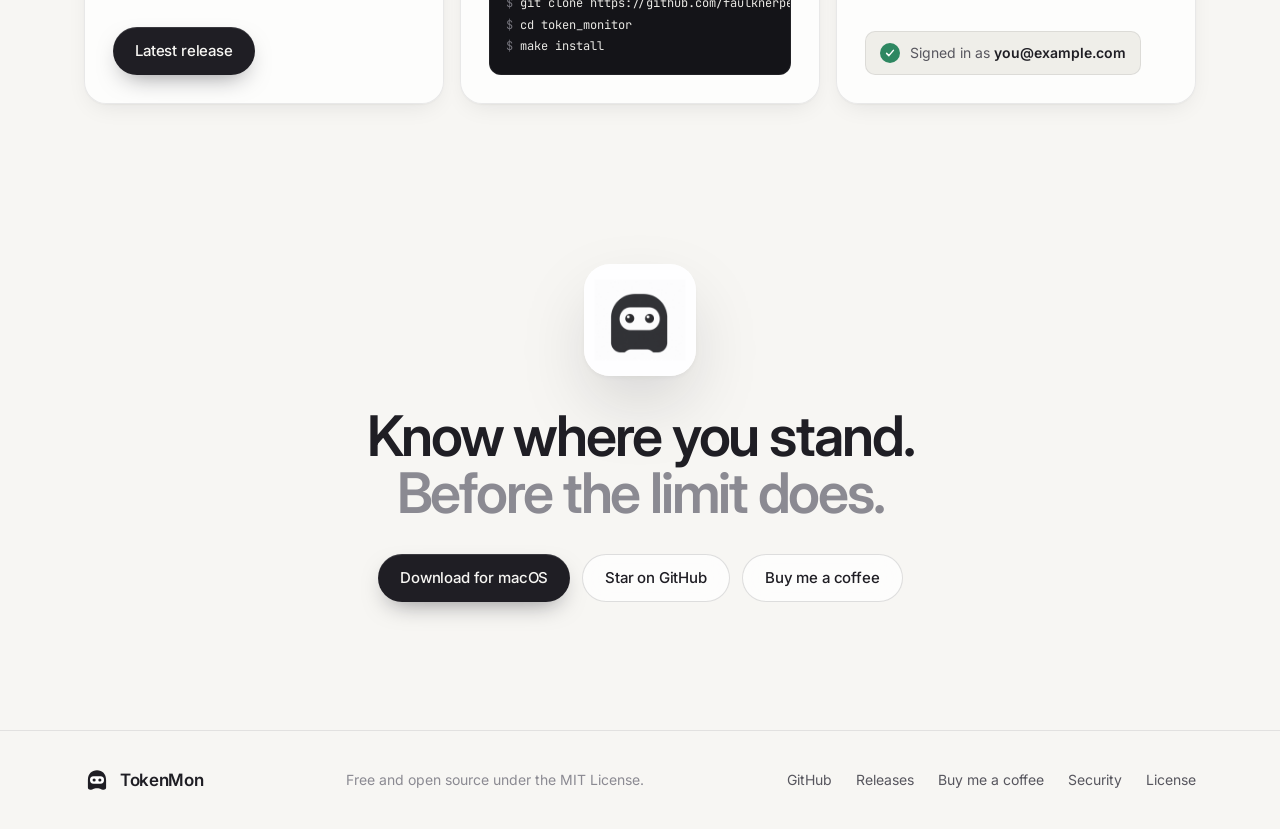
==== commit ac003518: "Route Download buttons through the coffee page and link it from the home page The nav, hero, install" ====
--- a/index.html
+++ b/index.html
@@ -33,12 +33,13 @@
         <a href="#providers">Providers</a>
         <a href="#privacy">Privacy</a>
         <a href="#install">Install</a>
+        <a href="support.html">Buy me a coffee</a>
       </nav>
       <div class="nav__actions">
         <a class="nav__gh" href="https://github.com/faulknerpearce/token_monitor" aria-label="TokenMon on GitHub">
           <svg viewBox="0 0 24 24" aria-hidden="true"><path fill="currentColor" d="M12 .5C5.65.5.5 5.65.5 12c0 5.08 3.29 9.39 7.86 10.91.58.1.79-.25.79-.56v-2c-3.2.7-3.87-1.36-3.87-1.36-.52-1.33-1.28-1.68-1.28-1.68-1.04-.71.08-.7.08-.7 1.15.08 1.76 1.18 1.76 1.18 1.03 1.76 2.69 1.25 3.35.96.1-.75.4-1.25.73-1.54-2.55-.29-5.24-1.28-5.24-5.68 0-1.26.45-2.28 1.18-3.09-.12-.29-.51-1.46.11-3.04 0 0 .97-.31 3.17 1.18a11 11 0 0 1 5.77 0c2.2-1.49 3.17-1.18 3.17-1.18.63 1.58.23 2.75.11 3.04.74.81 1.18 1.83 1.18 3.09 0 4.41-2.69 5.38-5.25 5.67.41.36.78 1.06.78 2.14v3.17c0 .31.21.67.8.56A11.5 11.5 0 0 0 23.5 12C23.5 5.65 18.35.5 12 .5Z"/></svg>
         </a>
-        <a class="btn btn--small btn--primary" href="https://github.com/faulknerpearce/token_monitor/releases/latest">Download</a>
+        <a class="btn btn--small btn--primary" href="support.html?download=1">Download</a>
       </div>
     </div>
   </header>
@@ -55,7 +56,7 @@
           every AI provider you pay for: overall, by window, and day by day.
         </p>
         <div class="cta" data-reveal style="--d:240ms">
-          <a class="btn btn--primary" href="https://github.com/faulknerpearce/token_monitor/releases/latest">
+          <a class="btn btn--primary" href="support.html?download=1">
             <svg viewBox="0 0 24 24" aria-hidden="true"><path fill="currentColor" d="M16.37 12.6c-.02-2.3 1.88-3.4 1.96-3.46-1.07-1.56-2.73-1.78-3.32-1.8-1.41-.14-2.76.83-3.48.83-.72 0-1.82-.81-3-.79-1.54.02-2.96.9-3.76 2.28-1.6 2.78-.41 6.9 1.15 9.16.76 1.1 1.67 2.34 2.86 2.3 1.15-.05 1.58-.74 2.97-.74 1.38 0 1.77.74 2.98.72 1.24-.02 2.02-1.12 2.77-2.23.87-1.28 1.23-2.52 1.25-2.58-.03-.01-2.4-.92-2.42-3.66ZM14.1 5.84c.63-.77 1.06-1.83.94-2.89-.91.04-2.02.61-2.67 1.37-.58.67-1.1 1.76-.96 2.8 1.02.08 2.06-.52 2.69-1.28Z"/></svg>
             Download for macOS
           </a>
@@ -273,7 +274,7 @@
           <span class="label">Step 01</span>
           <h3>Download the app</h3>
           <p>Grab the latest <code>.pkg</code> or <code>.zip</code> from GitHub Releases. After each update, macOS asks once to let TokenMon read its Keychain item. Choose <b>Always Allow</b>.</p>
-          <a class="btn btn--primary" href="https://github.com/faulknerpearce/token_monitor/releases/latest">Latest release</a>
+          <a class="btn btn--primary" href="support.html?download=1">Latest release</a>
         </article>
 
         <article class="install__card" data-reveal data-spot style="--d:80ms">
@@ -309,8 +310,9 @@
         <img src="assets/app-icon.png" alt="" width="112" height="112" class="closer__icon">
         <h2>Know where you stand.<br><em>Before the limit does.</em></h2>
         <div class="cta">
-          <a class="btn btn--primary" href="https://github.com/faulknerpearce/token_monitor/releases/latest">Download for macOS</a>
+          <a class="btn btn--primary" href="support.html?download=1">Download for macOS</a>
           <a class="btn btn--ghost" href="https://github.com/faulknerpearce/token_monitor">Star on GitHub</a>
+          <a class="btn btn--ghost" href="support.html">Buy me a coffee</a>
         </div>
       </div>
     </section>
@@ -326,6 +328,7 @@
       <nav aria-label="Footer">
         <a href="https://github.com/faulknerpearce/token_monitor">GitHub</a>
         <a href="https://github.com/faulknerpearce/token_monitor/releases">Releases</a>
+        <a href="support.html">Buy me a coffee</a>
         <a href="https://github.com/faulknerpearce/token_monitor/blob/main/SECURITY.md">Security</a>
         <a href="https://github.com/faulknerpearce/token_monitor/blob/main/LICENSE">License</a>
       </nav>
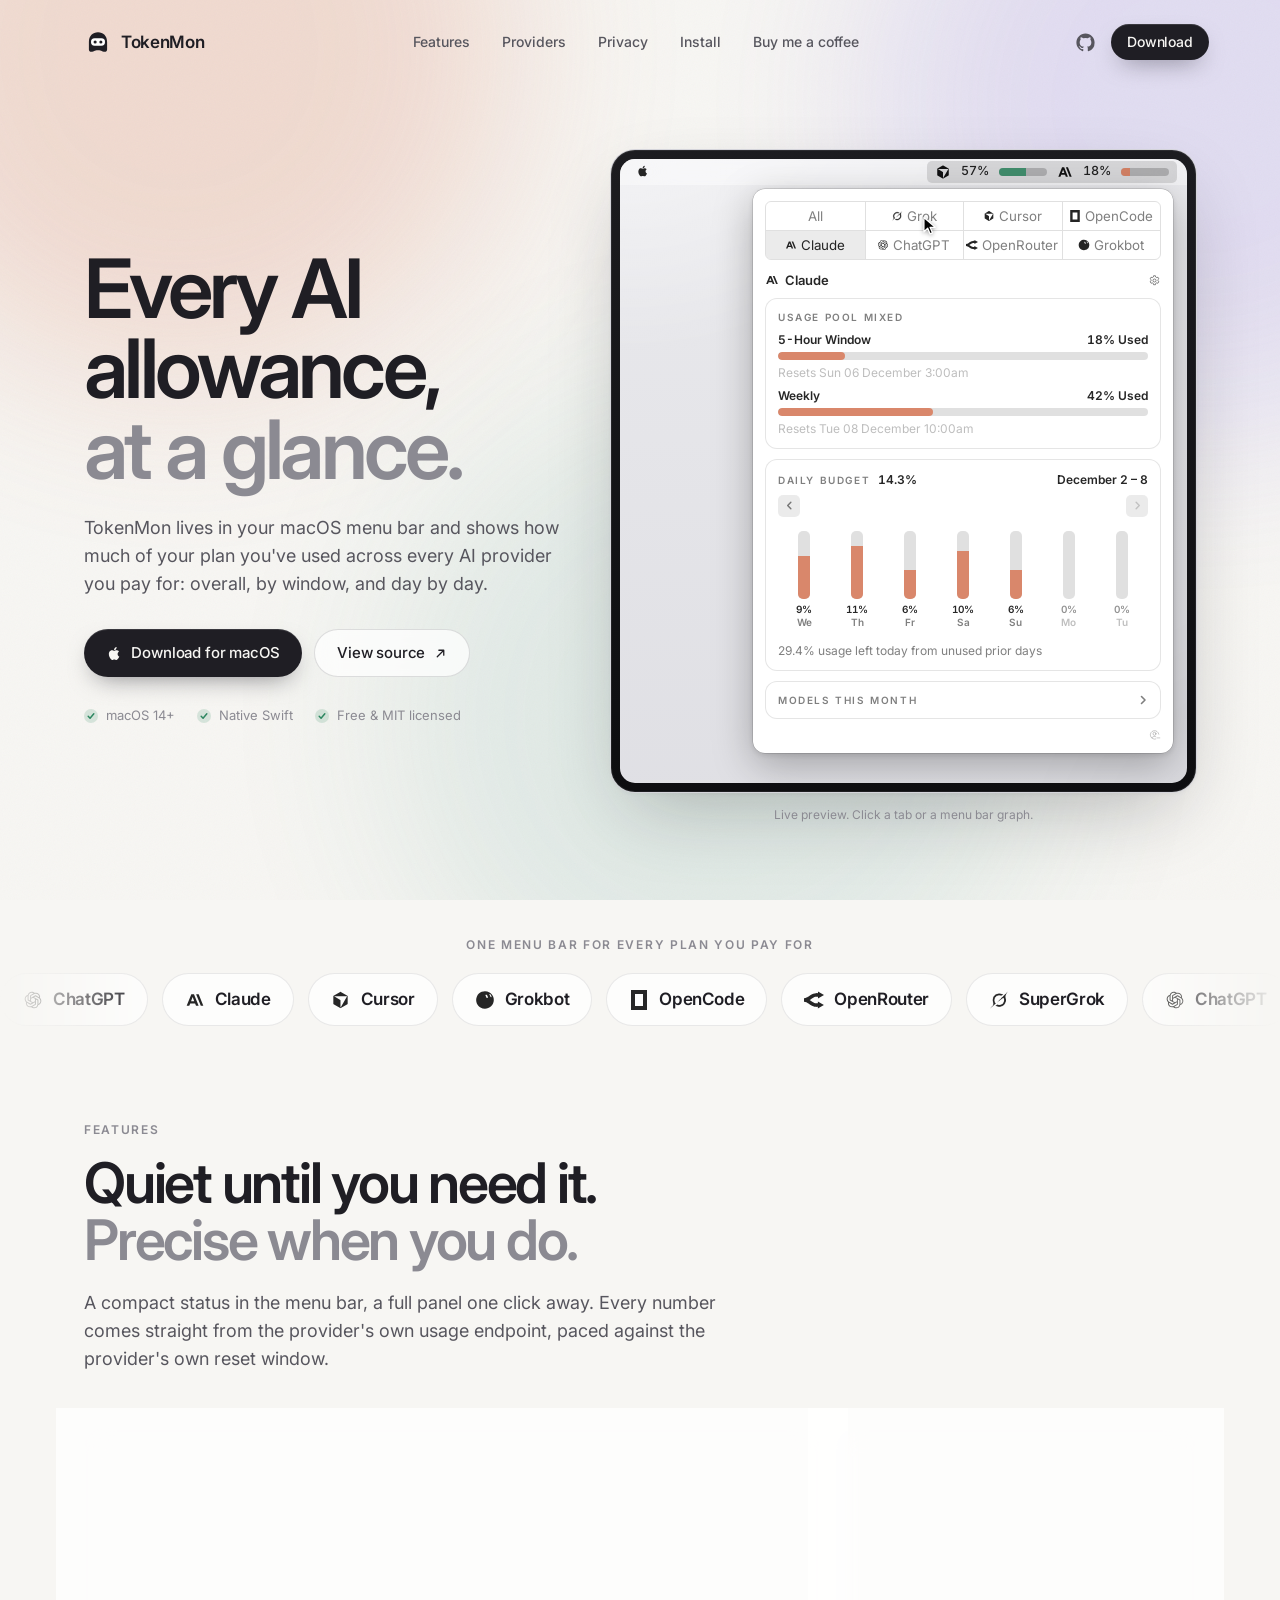
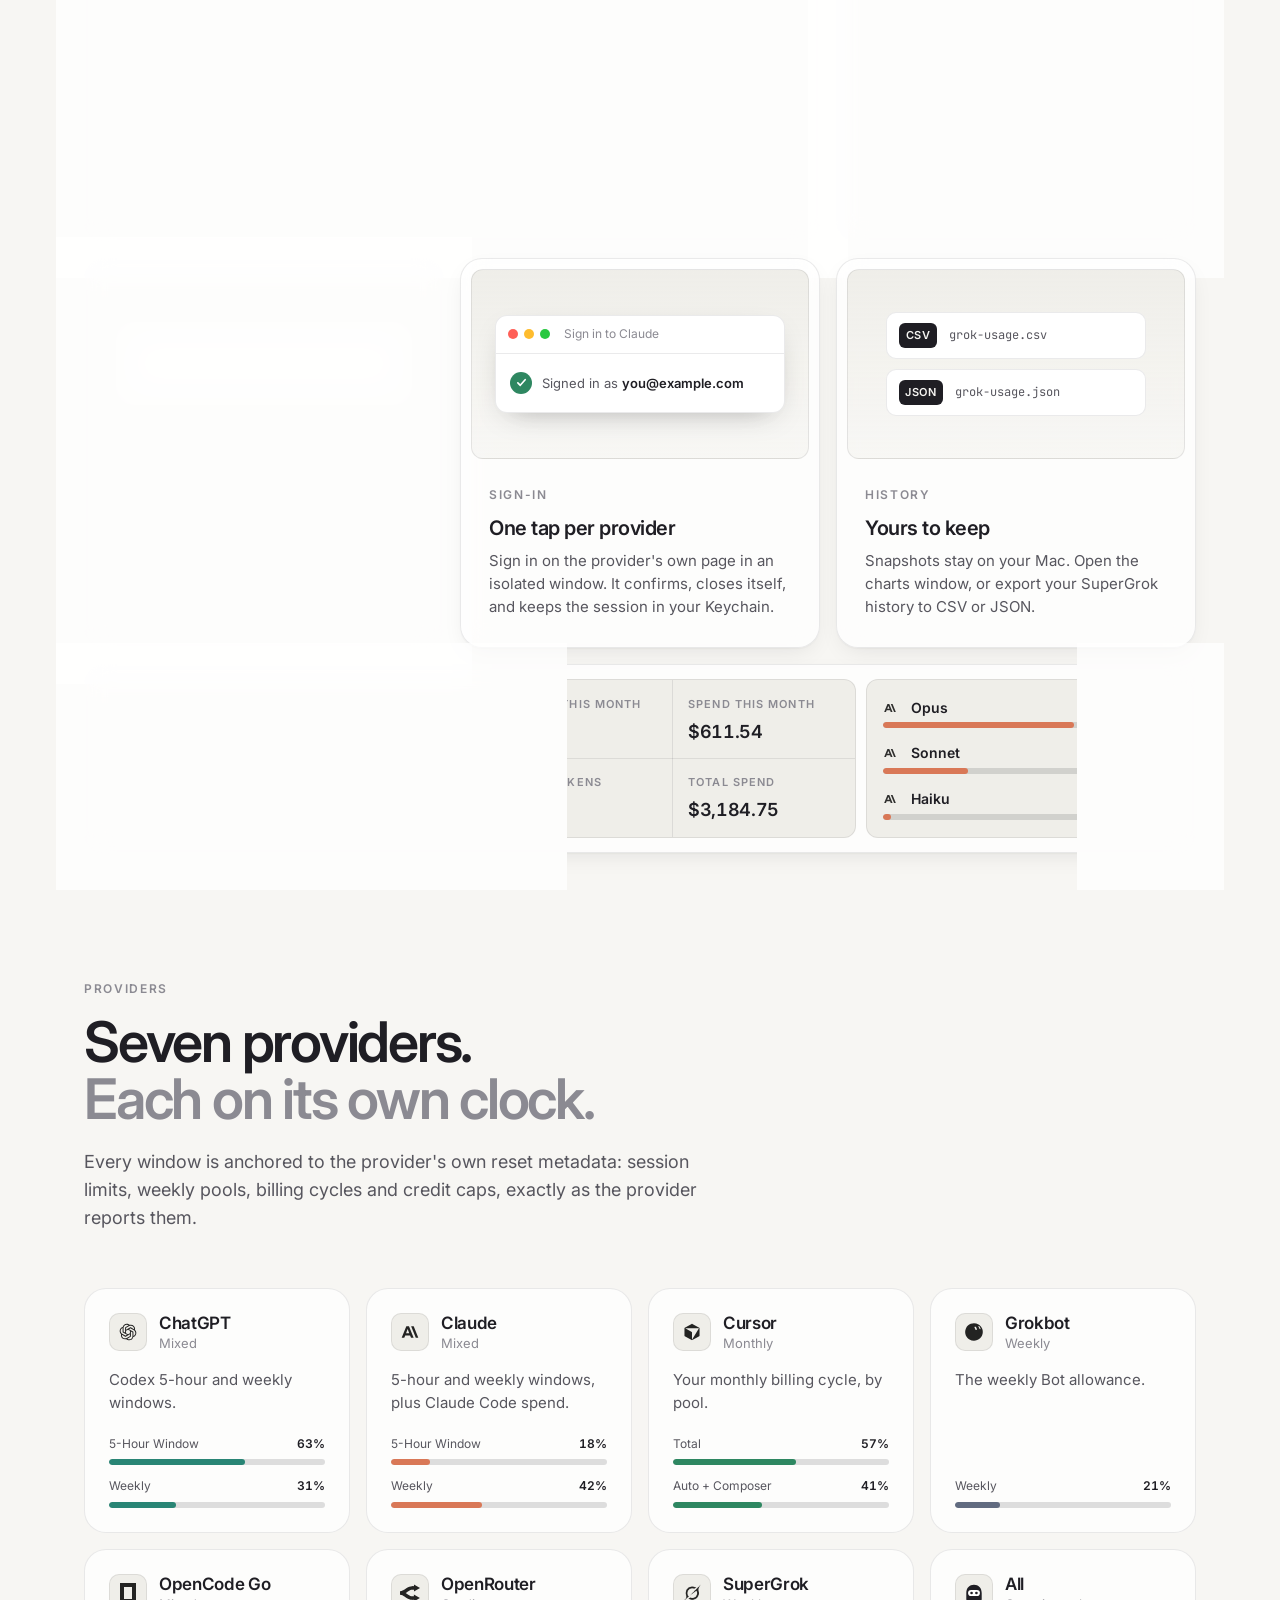
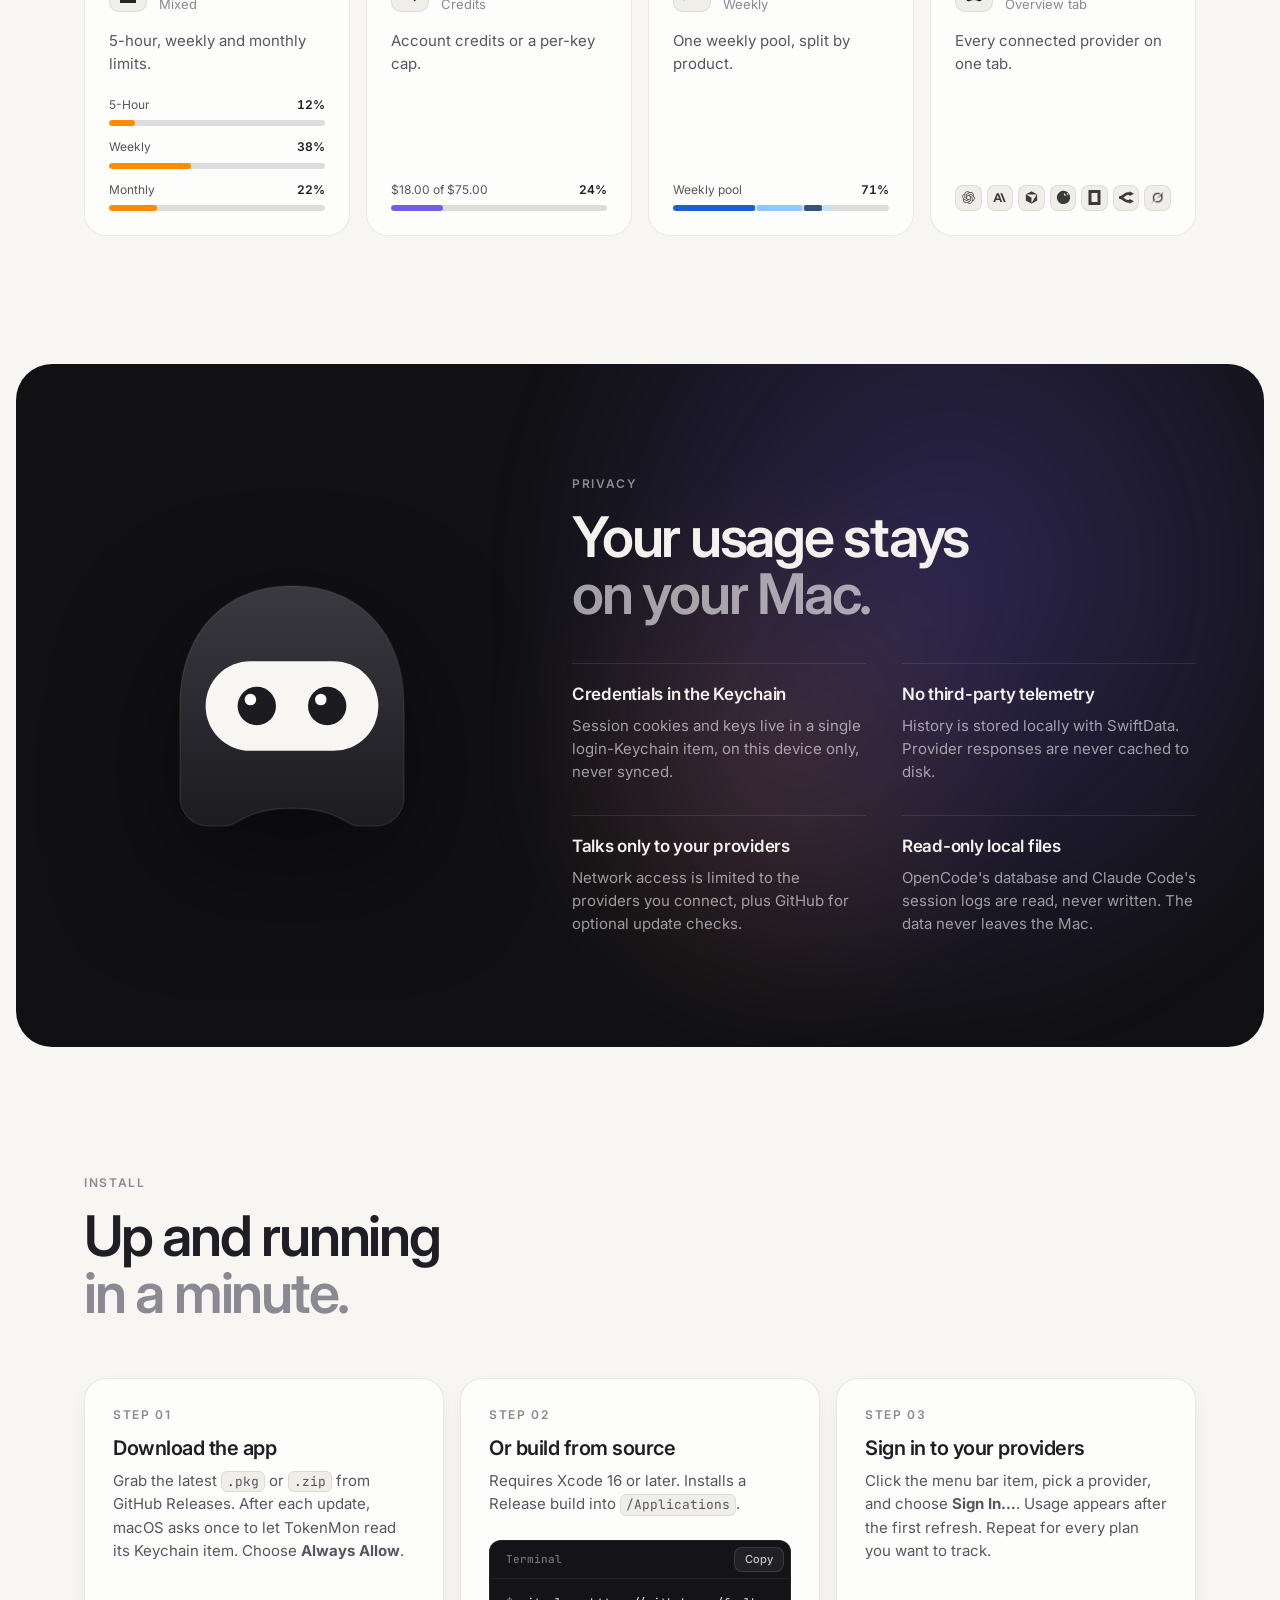
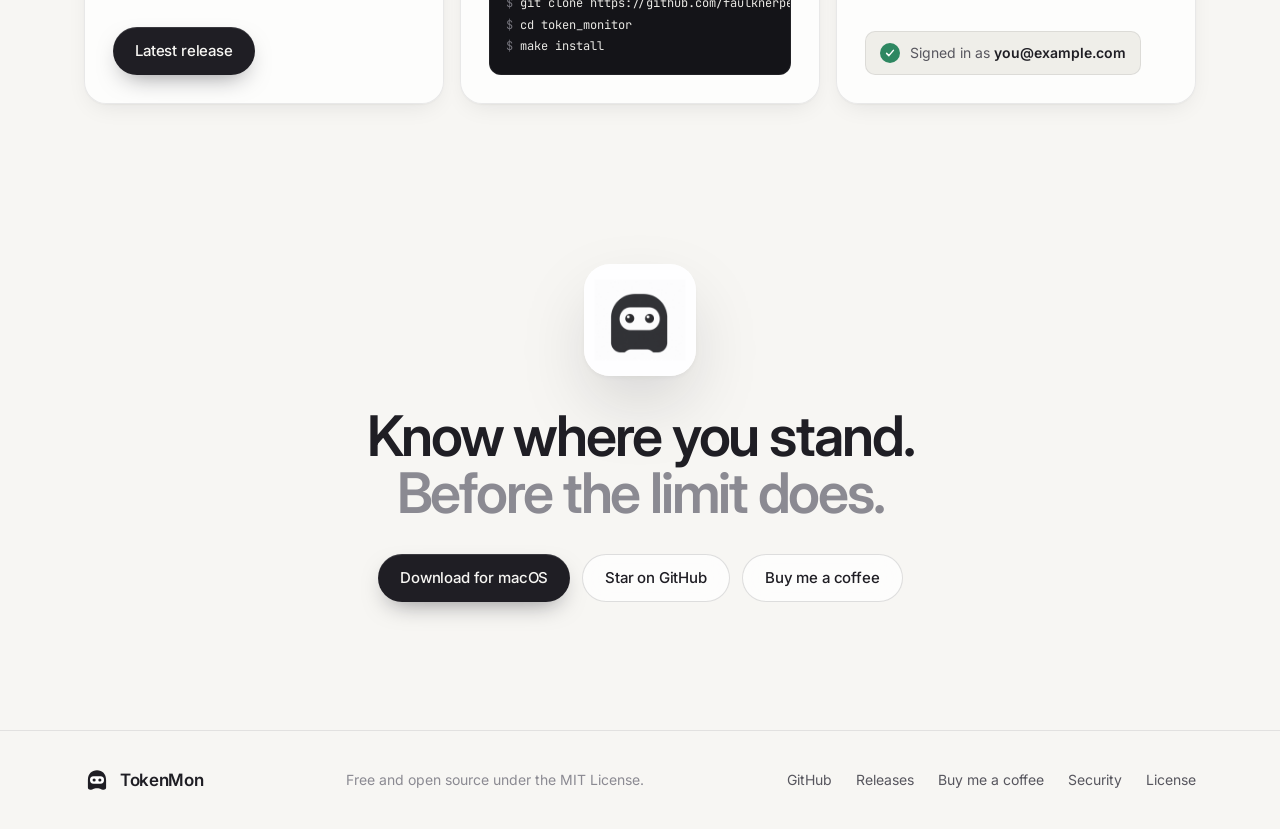
==== commit 544c5175: "Version asset URLs so browsers fetch the new CSS and JS Cloudflare serves styles.css and the scripts" ====
--- a/index.html
+++ b/index.html
@@ -15,7 +15,7 @@
   <link rel="preconnect" href="https://fonts.googleapis.com">
   <link rel="preconnect" href="https://fonts.gstatic.com" crossorigin>
   <link href="https://fonts.googleapis.com/css2?family=Inter:wght@400;500;600;700&family=JetBrains+Mono:wght@400;500&display=swap" rel="stylesheet">
-  <link rel="stylesheet" href="styles.css">
+  <link rel="stylesheet" href="styles.css?v=20261109">
 </head>
 <body>
   <div class="aurora" aria-hidden="true"><span></span><span></span><span></span></div>
@@ -350,7 +350,7 @@
     </symbol>
   </svg>
 
-  <script src="demo.js"></script>
-  <script src="main.js"></script>
+  <script src="demo.js?v=20261109"></script>
+  <script src="main.js?v=20261109"></script>
 </body>
 </html>
--- a/styles.css
+++ b/styles.css
@@ -687,6 +687,55 @@
 .closer__inner { max-width: 760px; margin-inline: auto; display: flex; flex-direction: column; align-items: center; }
 .closer__icon { width: 112px; height: 112px; margin-bottom: 32px; border-radius: 26px; box-shadow: var(--shadow-lg); animation: float 6s ease-in-out infinite; }
 .closer .cta { justify-content: center; }
+
+/* Tip page */
+.tip { max-width: 640px; padding-top: 150px; padding-bottom: var(--section-space); display: flex; flex-direction: column; align-items: center; text-align: center; }
+.tip__icon { width: 96px; height: 96px; margin-bottom: 32px; border-radius: 22px; box-shadow: var(--shadow-lg); animation: float 6s ease-in-out infinite; }
+.tip h1 { font-size: var(--text-h2); letter-spacing: -0.04em; line-height: 1.02; }
+.tip h1 em { color: var(--ink-3); }
+.tip__lede { margin: 20px auto 0; max-width: 32em; font-size: var(--text-lede); color: var(--ink-2); }
+.tip__thanks .cta { justify-content: center; }
+.tip__card {
+  margin-top: 40px; padding: var(--card-pad); border-radius: var(--radius-lg); text-align: left;
+  background: var(--surface); border: 1px solid var(--line); box-shadow: var(--shadow);
+  backdrop-filter: blur(12px); -webkit-backdrop-filter: blur(12px);
+}
+.tip__amounts { margin: 0; padding: 0; border: 0; min-width: 0; }
+.tip__grid { display: grid; grid-template-columns: repeat(3, 1fr); gap: 10px; }
+.tip__option { position: relative; cursor: pointer; }
+.tip__option input { position: absolute; opacity: 0; pointer-events: none; }
+.tip__option span {
+  display: grid; place-items: center; height: 56px; border-radius: var(--radius-md);
+  font-size: var(--text-h4); font-weight: 600; letter-spacing: -0.015em;
+  background: var(--bg-2); border: 1px solid var(--line); color: var(--ink-2);
+  transition: background 0.25s, border-color 0.25s, color 0.25s, transform 0.35s var(--ease);
+}
+.tip__option:hover span { border-color: var(--line-2); color: var(--ink); }
+.tip__option input:checked + span { background: var(--ink); border-color: var(--ink); color: var(--bg); }
+.tip__option input:focus-visible + span { outline: 2px solid var(--accent); outline-offset: 2px; }
+.tip__custom {
+  margin-top: 10px; display: flex; align-items: center; gap: 8px; height: 56px; padding: 0 16px;
+  border-radius: var(--radius-md); background: var(--bg-2); border: 1px solid var(--line-2);
+  font-size: var(--text-h4); font-weight: 600; color: var(--ink-3);
+}
+.tip__custom[hidden] { display: none; }
+.tip__custom input { flex: 1; min-width: 0; border: 0; background: none; outline: none; font: inherit; color: var(--ink); }
+.tip__custom:focus-within { border-color: var(--ink-3); }
+.tip__go { width: 100%; justify-content: center; margin-top: 20px; border: 0; cursor: pointer; font-family: inherit; }
+.tip__error { margin-top: 12px; font-size: var(--text-ui); color: var(--claude); }
+.tip__note { margin-top: 14px; font-size: var(--text-meta); color: var(--ink-3); text-align: center; }
+.tip--download { max-width: 1000px; }
+.tip--download .tip__row { display: grid; grid-template-columns: 1.2fr 1fr; gap: var(--grid-gap); align-items: stretch; margin-top: 40px; }
+.tip--download .tip__card { margin-top: 0; }
+.tip__skip {
+  display: flex; flex-direction: column; align-items: flex-start; justify-content: center; text-align: left;
+  padding: var(--card-pad); border-radius: var(--radius-lg); border: 1px dashed var(--line-2);
+}
+.tip__skip[hidden] { display: none; }
+.tip__skip h2 { font-size: var(--text-h3); letter-spacing: -0.025em; line-height: 1.25; }
+.tip__skip p { margin-top: 8px; color: var(--ink-2); }
+.tip__skip .btn { margin-top: 24px; }
+@media (max-width: 820px) { .tip--download .tip__row { grid-template-columns: 1fr; } }
 
 /* Footer */
 .footer { border-top: 1px solid var(--line); padding-block: 36px; }
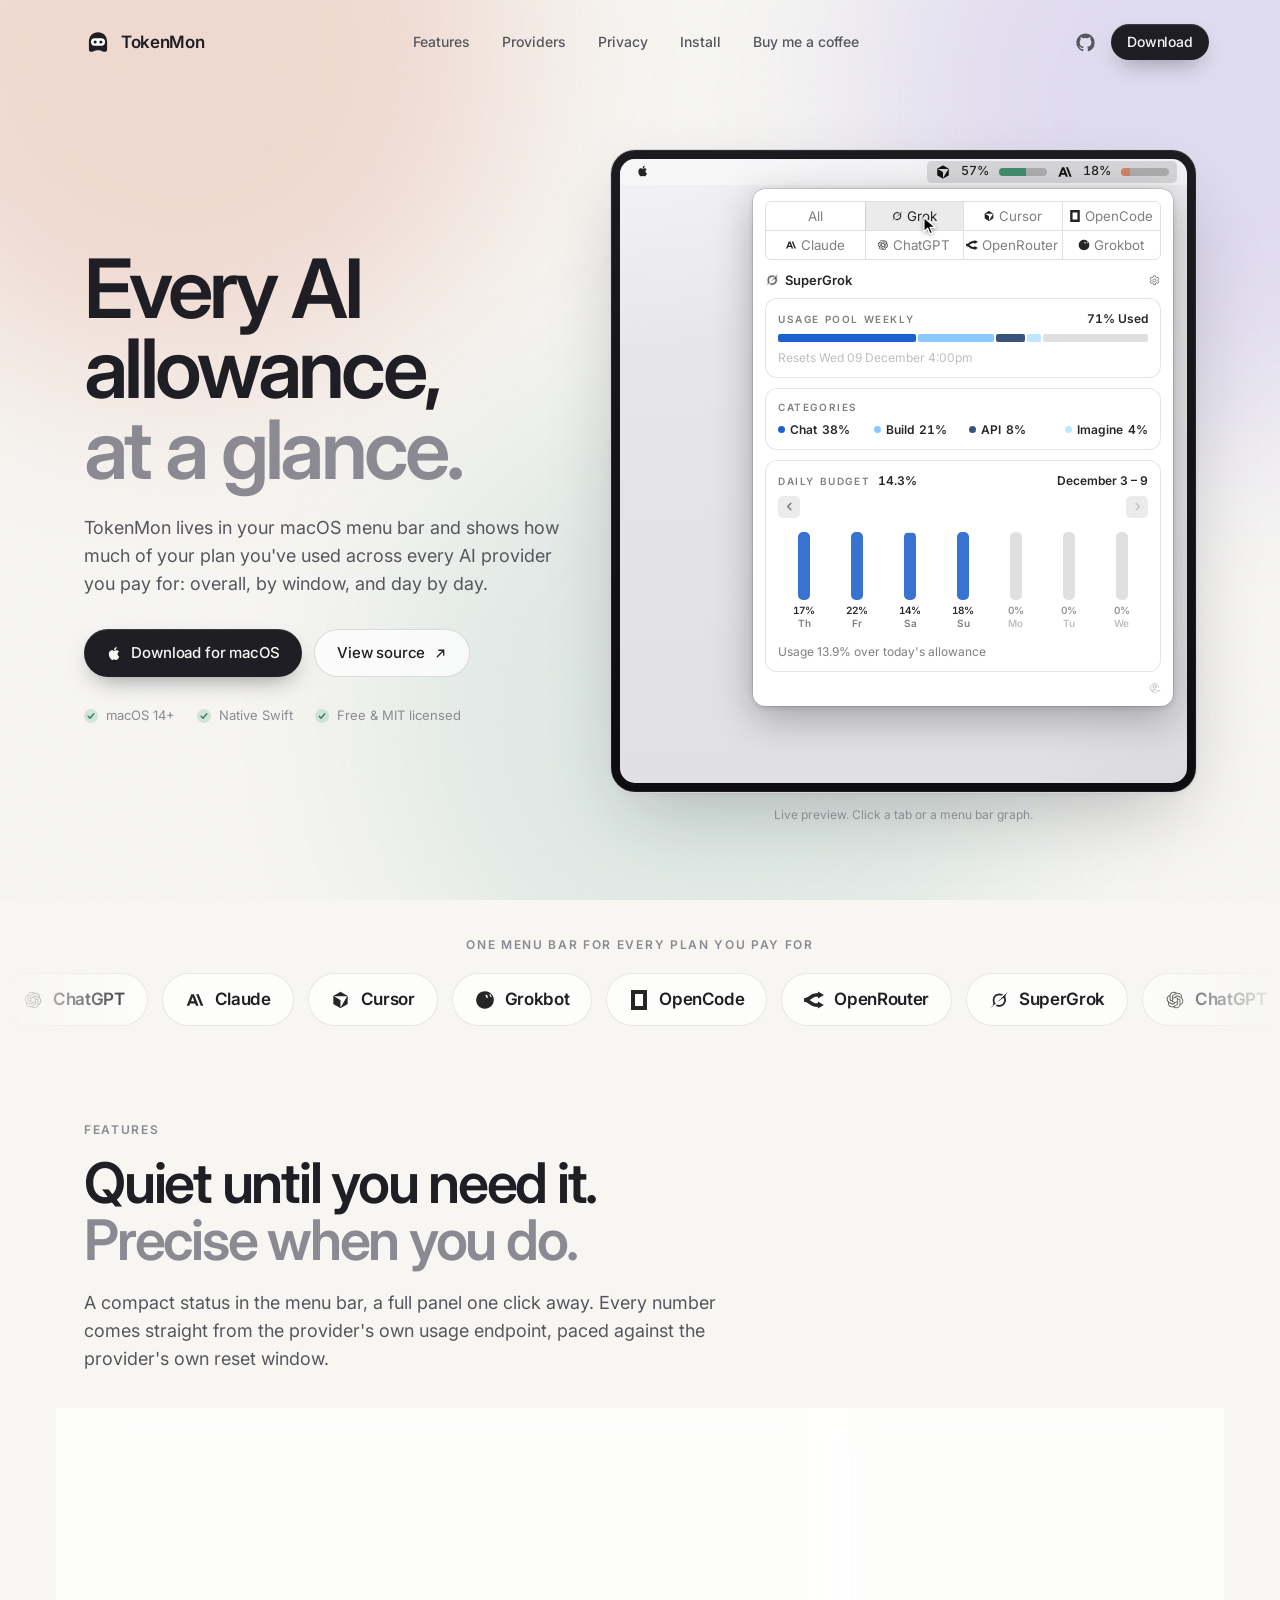
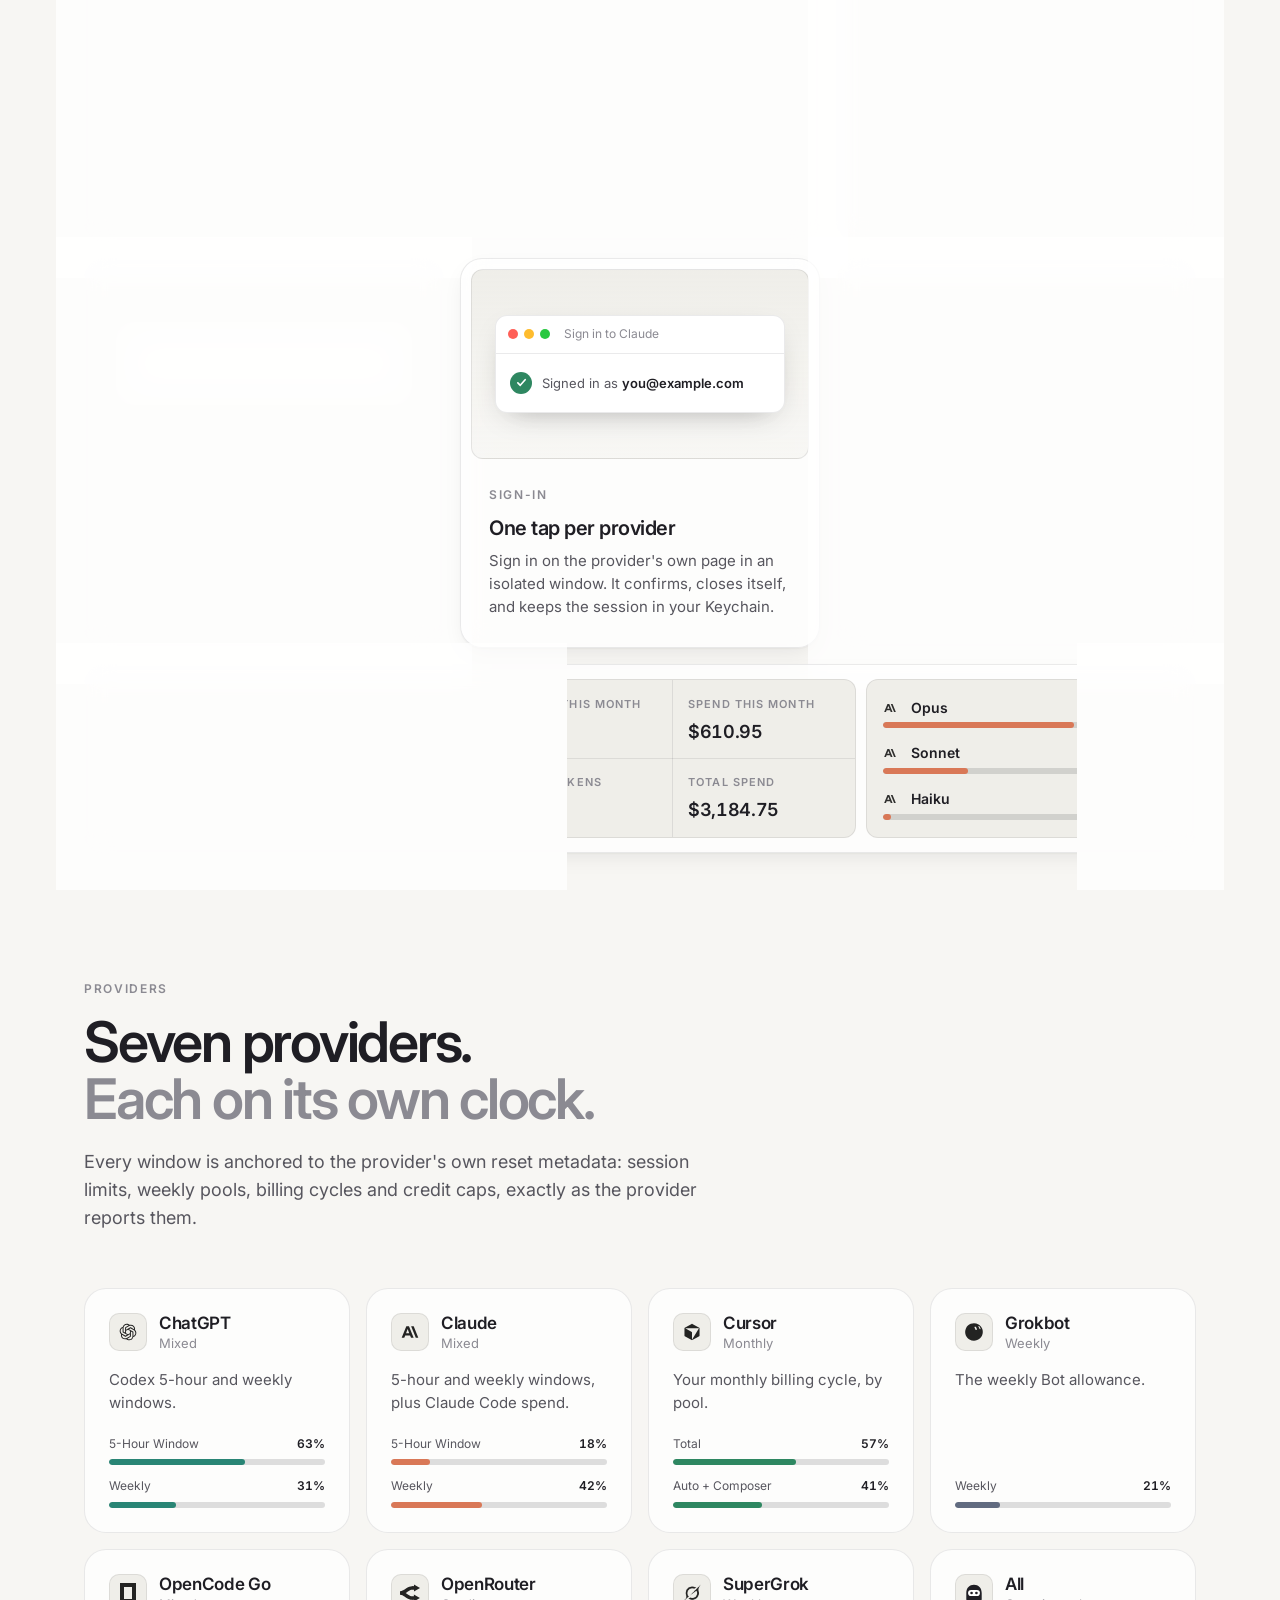
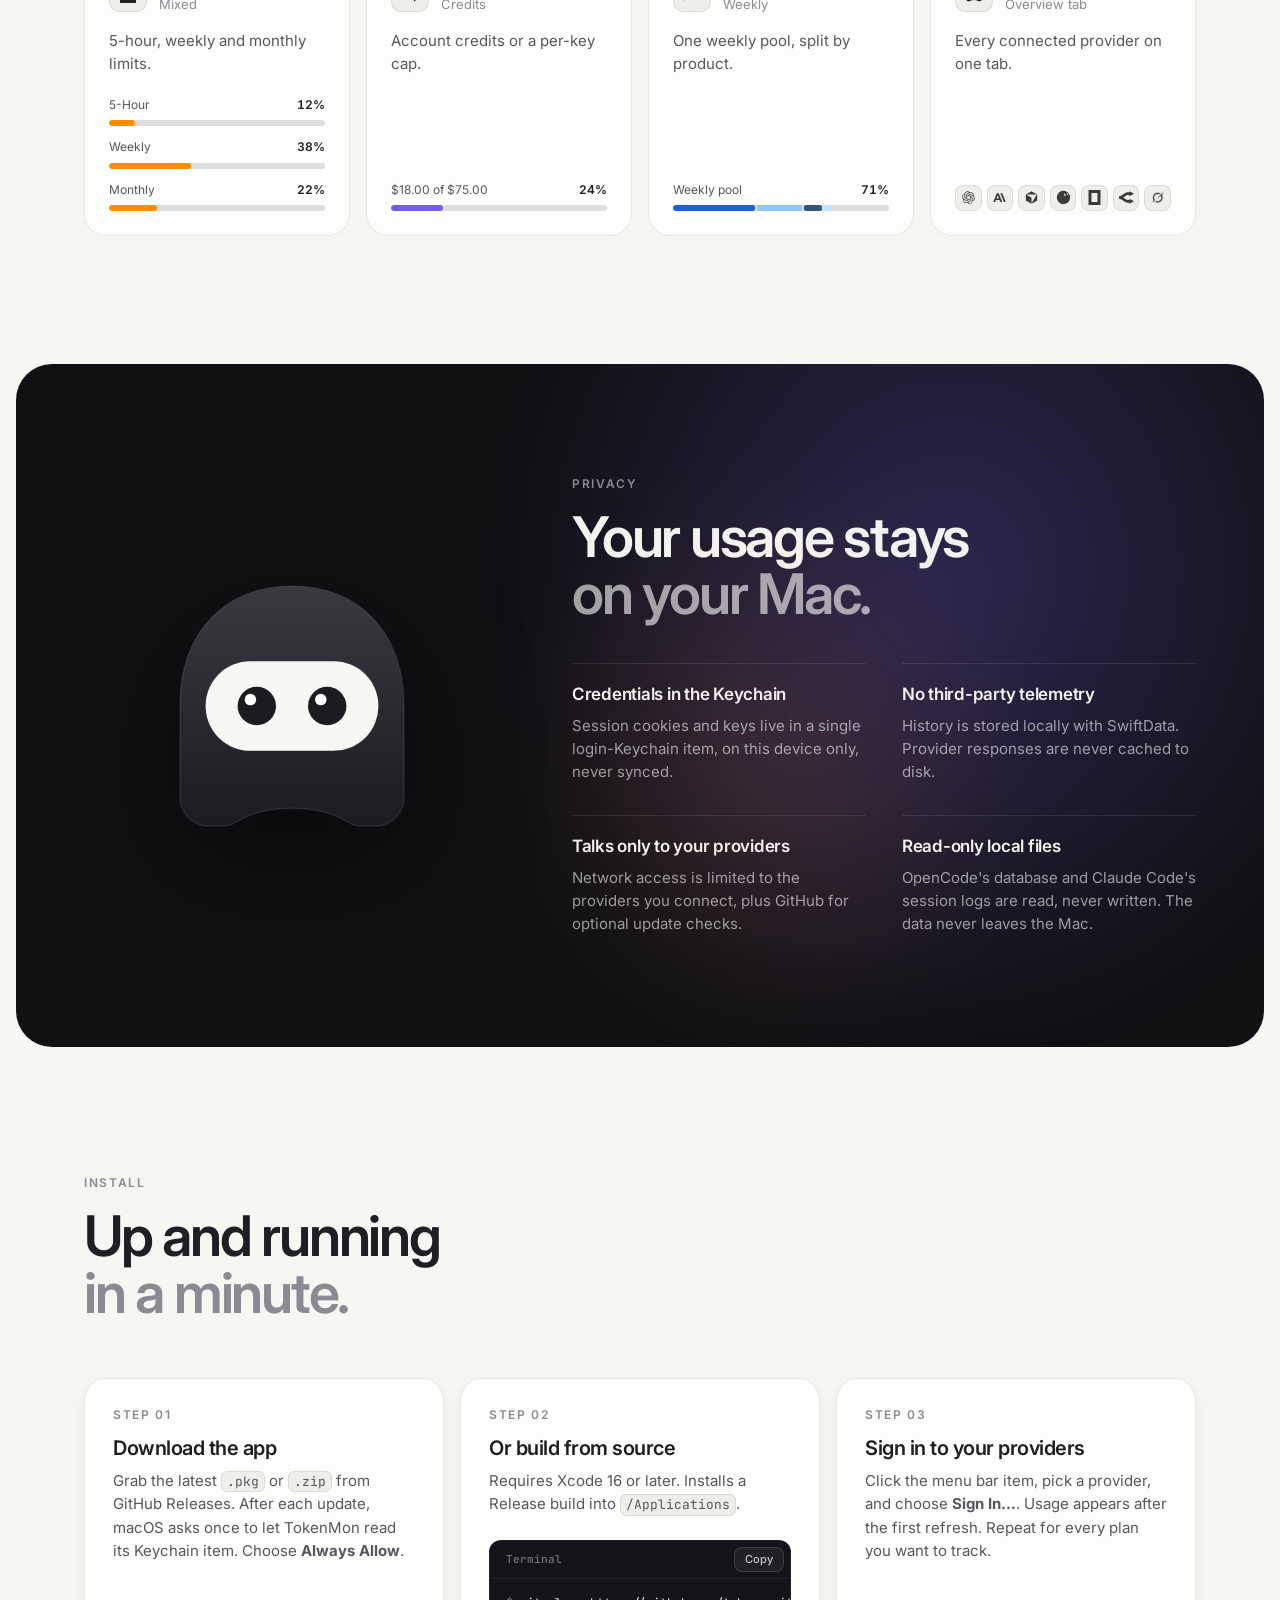
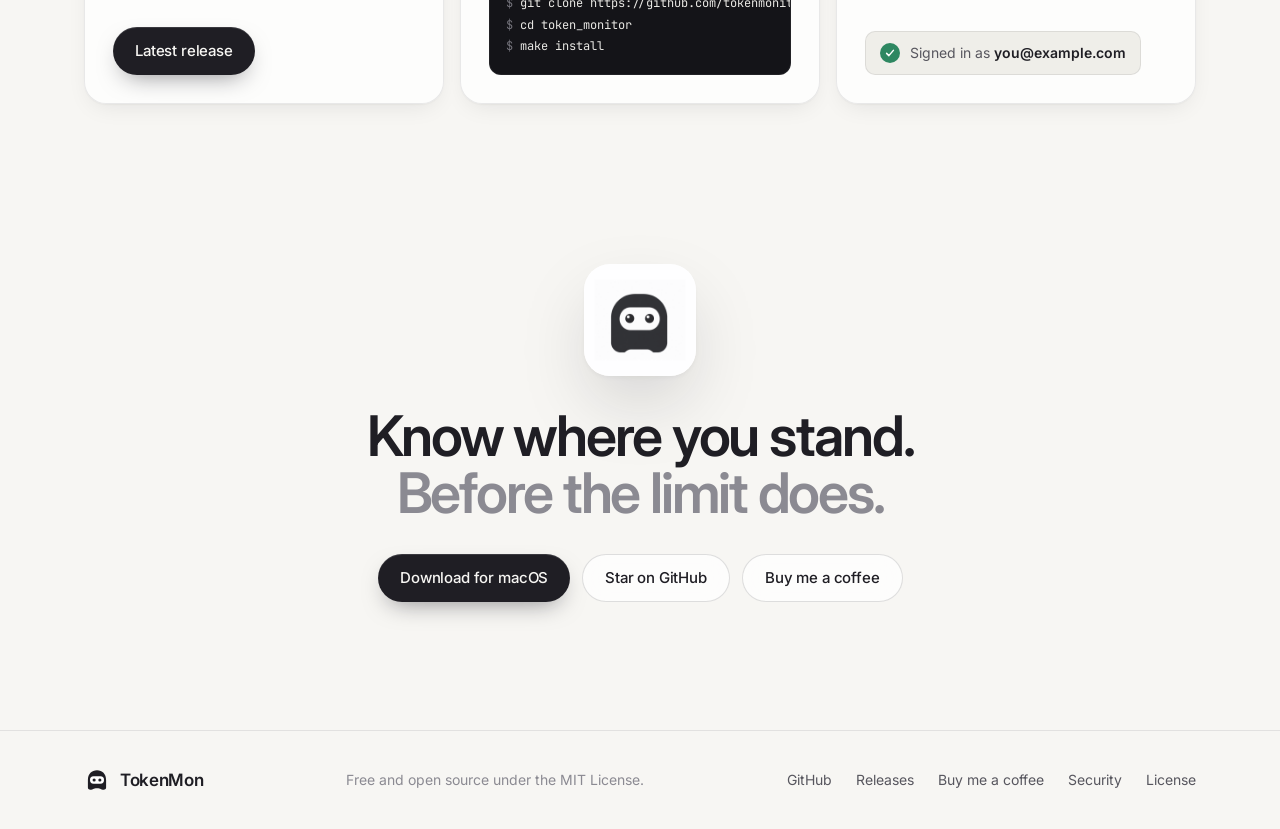
==== commit d4f71b69: "Point GitHub links at the tokenmonitor organization The app repository moved to github.com/tokenmoni" ====
--- a/index.html
+++ b/index.html
@@ -36,7 +36,7 @@
         <a href="support.html">Buy me a coffee</a>
       </nav>
       <div class="nav__actions">
-        <a class="nav__gh" href="https://github.com/faulknerpearce/token_monitor" aria-label="TokenMon on GitHub">
+        <a class="nav__gh" href="https://github.com/tokenmonitor/token_monitor" aria-label="TokenMon on GitHub">
           <svg viewBox="0 0 24 24" aria-hidden="true"><path fill="currentColor" d="M12 .5C5.65.5.5 5.65.5 12c0 5.08 3.29 9.39 7.86 10.91.58.1.79-.25.79-.56v-2c-3.2.7-3.87-1.36-3.87-1.36-.52-1.33-1.28-1.68-1.28-1.68-1.04-.71.08-.7.08-.7 1.15.08 1.76 1.18 1.76 1.18 1.03 1.76 2.69 1.25 3.35.96.1-.75.4-1.25.73-1.54-2.55-.29-5.24-1.28-5.24-5.68 0-1.26.45-2.28 1.18-3.09-.12-.29-.51-1.46.11-3.04 0 0 .97-.31 3.17 1.18a11 11 0 0 1 5.77 0c2.2-1.49 3.17-1.18 3.17-1.18.63 1.58.23 2.75.11 3.04.74.81 1.18 1.83 1.18 3.09 0 4.41-2.69 5.38-5.25 5.67.41.36.78 1.06.78 2.14v3.17c0 .31.21.67.8.56A11.5 11.5 0 0 0 23.5 12C23.5 5.65 18.35.5 12 .5Z"/></svg>
         </a>
         <a class="btn btn--small btn--primary" href="support.html?download=1">Download</a>
@@ -60,7 +60,7 @@
             <svg viewBox="0 0 24 24" aria-hidden="true"><path fill="currentColor" d="M16.37 12.6c-.02-2.3 1.88-3.4 1.96-3.46-1.07-1.56-2.73-1.78-3.32-1.8-1.41-.14-2.76.83-3.48.83-.72 0-1.82-.81-3-.79-1.54.02-2.96.9-3.76 2.28-1.6 2.78-.41 6.9 1.15 9.16.76 1.1 1.67 2.34 2.86 2.3 1.15-.05 1.58-.74 2.97-.74 1.38 0 1.77.74 2.98.72 1.24-.02 2.02-1.12 2.77-2.23.87-1.28 1.23-2.52 1.25-2.58-.03-.01-2.4-.92-2.42-3.66ZM14.1 5.84c.63-.77 1.06-1.83.94-2.89-.91.04-2.02.61-2.67 1.37-.58.67-1.1 1.76-.96 2.8 1.02.08 2.06-.52 2.69-1.28Z"/></svg>
             Download for macOS
           </a>
-          <a class="btn btn--ghost" href="https://github.com/faulknerpearce/token_monitor">
+          <a class="btn btn--ghost" href="https://github.com/tokenmonitor/token_monitor">
             View source
             <svg viewBox="0 0 16 16" aria-hidden="true"><path d="M4 12L12 4M6 4h6v6" fill="none" stroke="currentColor" stroke-width="1.6" stroke-linecap="round" stroke-linejoin="round"/></svg>
           </a>
@@ -284,9 +284,9 @@
           <div class="code">
             <div class="code__bar">
               <span>Terminal</span>
-              <button class="code__copy" type="button" data-copy="git clone https://github.com/faulknerpearce/token_monitor.git&#10;cd token_monitor&#10;make install">Copy</button>
-            </div>
-<pre><code><span class="c-dim">$</span> git clone https://github.com/faulknerpearce/token_monitor.git
+              <button class="code__copy" type="button" data-copy="git clone https://github.com/tokenmonitor/token_monitor.git&#10;cd token_monitor&#10;make install">Copy</button>
+            </div>
+<pre><code><span class="c-dim">$</span> git clone https://github.com/tokenmonitor/token_monitor.git
 <span class="c-dim">$</span> cd token_monitor
 <span class="c-dim">$</span> make install</code></pre>
           </div>
@@ -311,7 +311,7 @@
         <h2>Know where you stand.<br><em>Before the limit does.</em></h2>
         <div class="cta">
           <a class="btn btn--primary" href="support.html?download=1">Download for macOS</a>
-          <a class="btn btn--ghost" href="https://github.com/faulknerpearce/token_monitor">Star on GitHub</a>
+          <a class="btn btn--ghost" href="https://github.com/tokenmonitor/token_monitor">Star on GitHub</a>
           <a class="btn btn--ghost" href="support.html">Buy me a coffee</a>
         </div>
       </div>
@@ -326,11 +326,11 @@
       </a>
       <p>Free and open source under the MIT License.</p>
       <nav aria-label="Footer">
-        <a href="https://github.com/faulknerpearce/token_monitor">GitHub</a>
-        <a href="https://github.com/faulknerpearce/token_monitor/releases">Releases</a>
+        <a href="https://github.com/tokenmonitor/token_monitor">GitHub</a>
+        <a href="https://github.com/tokenmonitor/token_monitor/releases">Releases</a>
         <a href="support.html">Buy me a coffee</a>
-        <a href="https://github.com/faulknerpearce/token_monitor/blob/main/SECURITY.md">Security</a>
-        <a href="https://github.com/faulknerpearce/token_monitor/blob/main/LICENSE">License</a>
+        <a href="https://github.com/tokenmonitor/token_monitor/blob/main/SECURITY.md">Security</a>
+        <a href="https://github.com/tokenmonitor/token_monitor/blob/main/LICENSE">License</a>
       </nav>
     </div>
   </footer>
